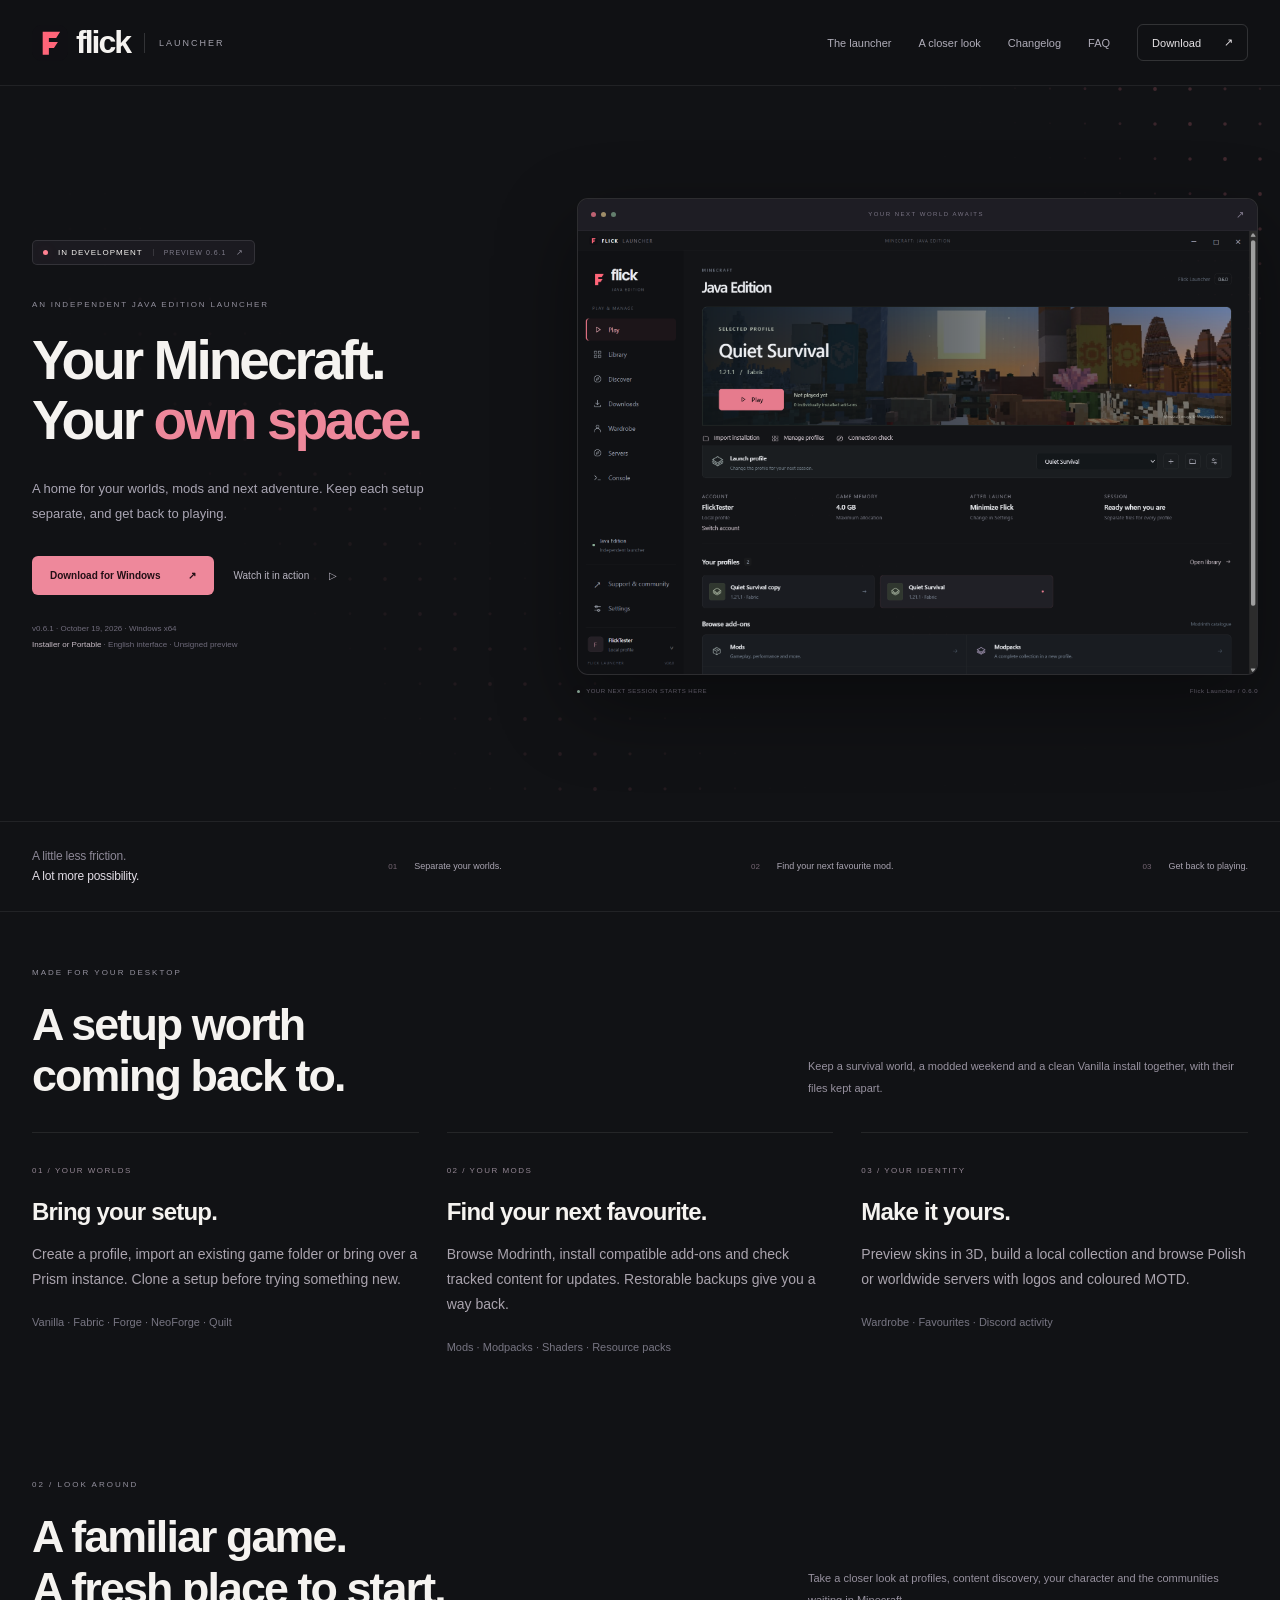
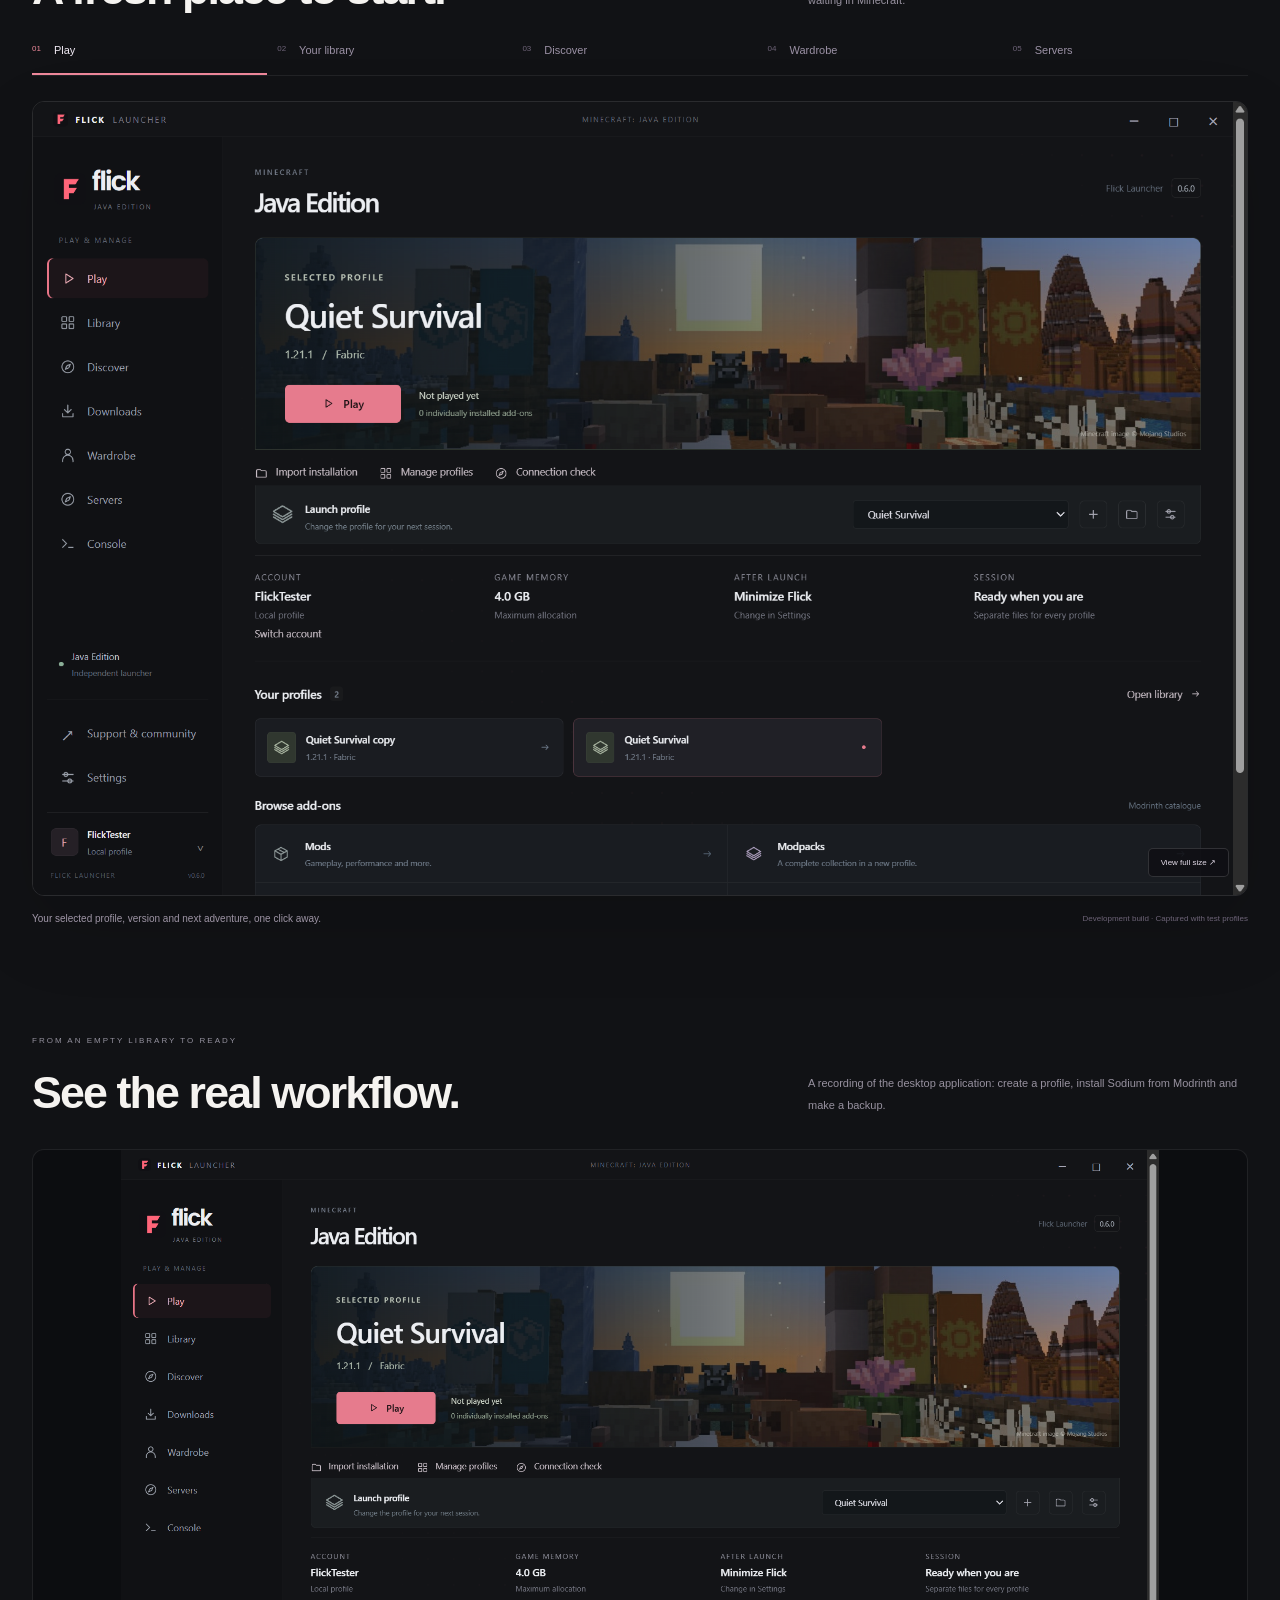
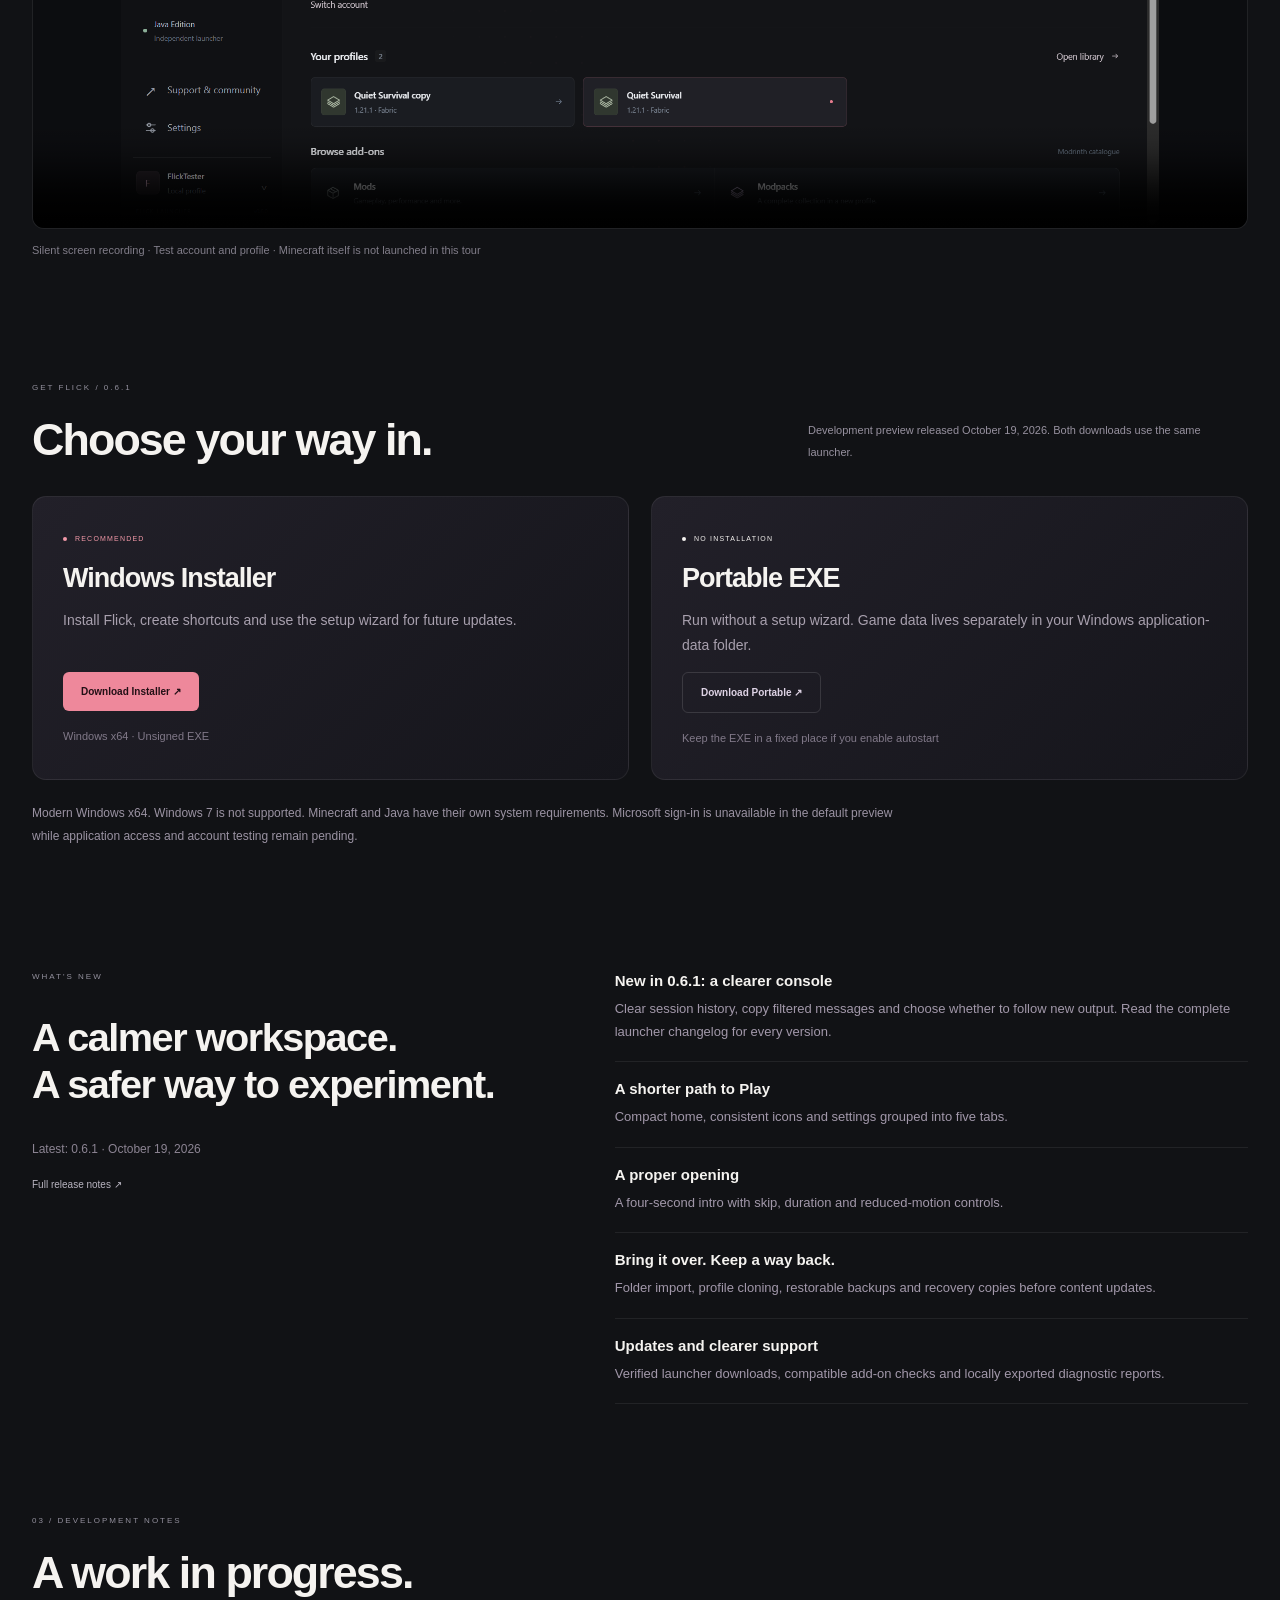
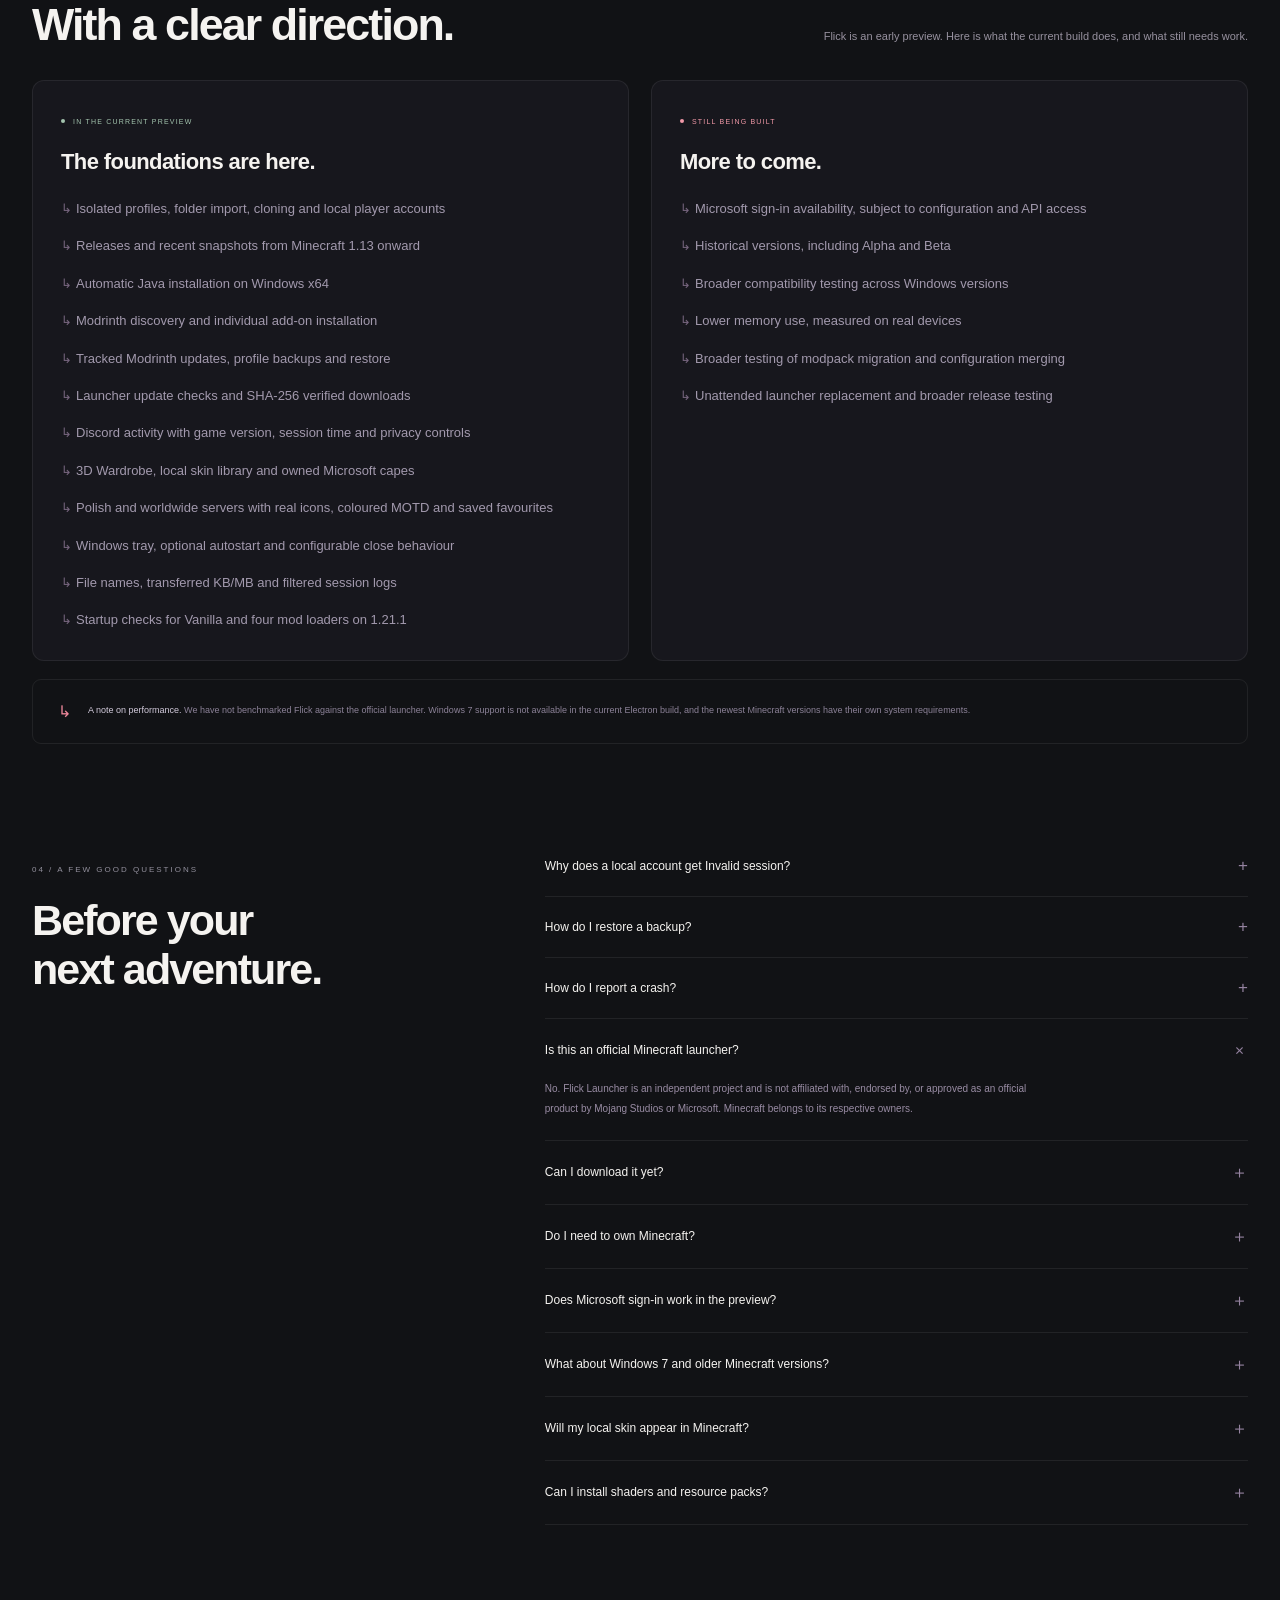
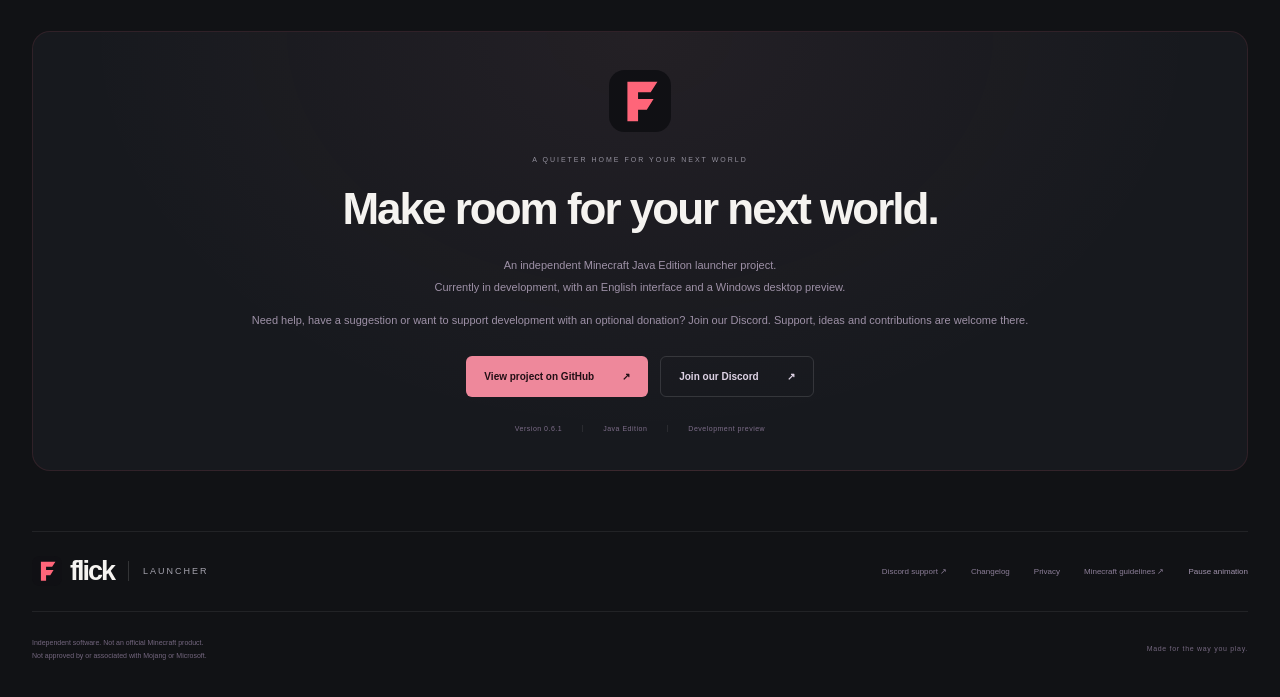
==== site/index.html @ 8a2ee6c8 "Add player-facing launcher history and visible motion effects" ====
<!doctype html>
<html lang="en">
  <head>
    <meta charset="utf-8" />
    <meta name="viewport" content="width=device-width,initial-scale=1" />
    <meta name="theme-color" content="#101014" />
    <meta
      name="description"
      content="Meet Flick Launcher: an independent Minecraft Java Edition launcher with isolated profiles, mod discovery and a calmer way to play. Currently in development."
    />
    <meta property="og:title" content="Flick Launcher — Your next world awaits." />
    <meta
      property="og:description"
      content="A quieter home for Minecraft Java Edition. Explore the independent launcher, its features and development status."
    />
    <meta property="og:type" content="website" />
    <meta
      property="og:image"
      content="https://oskartrzaskawka.github.io/flick-launcher-site/assets/launcher-home.png"
    />
    <link rel="canonical" href="https://oskartrzaskawka.github.io/flick-launcher-site/" />
    <meta property="og:url" content="https://oskartrzaskawka.github.io/flick-launcher-site/" />
    <title>Flick Launcher — Your next world awaits.</title>
    <link rel="icon" href="assets/mark.svg" type="image/svg+xml" />
    <link rel="stylesheet" href="styles.css" /><link rel="stylesheet" href="workspace.css" />
    <script src="app.js" defer></script>
  <link rel="stylesheet" href="effects.css"><script src="effects.js" defer></script></head>
  <body>
    <a class="skip-link" href="#main">Skip to content</a>
    <header class="site-header">
      <div class="nav-wrap">
        <a class="brand" href="#" aria-label="Flick Launcher home"
          ><img src="assets/mark.svg" width="36" height="36" alt="" /><span
            >flick<span class="brand-sub">LAUNCHER</span></span
          ></a
        ><button
          class="menu-toggle"
          aria-label="Open navigation"
          aria-expanded="false"
          aria-controls="navigation"
        >
          Menu <span>＋</span>
        </button>
        <nav id="navigation" aria-label="Main navigation">
          <a href="#features">The launcher</a><a href="#inside">A closer look</a
          ><a href="changelog.html">Changelog</a><a href="#faq">FAQ</a
          ><a class="nav-cta" href="#download">Download <span>↗</span></a>
        </nav>
      </div>
    </header>
    <main id="main">
      <section class="hero section-wrap" aria-labelledby="hero-heading">
        <canvas id="ambient" aria-hidden="true"></canvas>
        <div class="hero-copy">
          <a class="status-pill" href="#development"
            ><span class="status-dot"></span> IN DEVELOPMENT
            <span class="pill-version">PREVIEW 0.6.1</span><span>↗</span></a
          >
          <p class="eyebrow">AN INDEPENDENT JAVA EDITION LAUNCHER</p>
          <h1 id="hero-heading">Your Minecraft.<br />Your <span>own space.</span></h1>
          <p class="hero-description">A home for your worlds, mods and next adventure. Keep each setup separate, and get back to playing.</p>
          <div class="hero-actions">
            <a
              class="button primary"
              href="https://github.com/OskarTrzaskawka/flick-launcher-site/releases/download/v0.6.1/Flick-Launcher-Setup.exe"
              >Download for Windows <span>&#8599;</span></a
            ><a class="text-link" href="#demo">Watch it in action <span>&#9655;</span></a>
          </div>
          <p class="hero-footnote">v0.6.1 &middot; October 19, 2026 &middot; Windows x64<br><a href="#download">Installer or Portable</a> &middot; English interface &middot; Unsigned preview</p>
        </div>
        <div class="hero-visual">
          <div class="visual-glow"></div>
          <div class="screenshot-shell">
            <div class="window-strip">
              <span><i></i><i></i><i></i></span>
              <p>YOUR NEXT WORLD AWAITS</p>
              <span>↗</span>
            </div>
            <button
              class="image-button"
              data-image="assets/launcher-home.png"
              data-caption="Play — Flick Launcher 0.6.0 development build"
              aria-label="Enlarge the launcher screenshot"
            >
              <img
                class="hero-shot"
                src="assets/launcher-home.png"
                width="1980"
                height="1293"
                alt="Flick Launcher showing the Play screen, a Quiet Survival profile, and links to mods, shaders and modpacks"
                fetchpriority="high"
              />
            </button>
          </div>
          <div class="image-caption">
            <span><i class="status-dot"></i> YOUR NEXT SESSION STARTS HERE</span
            ><span>Flick Launcher / 0.6.0</span>
          </div>
        </div>
      </section>
      <div class="intro-strip section-wrap">
        <p>A little less friction.<br /><strong>A lot more possibility.</strong></p>
        <div class="strip-item"><span>01</span> Separate your worlds.</div>
        <div class="strip-item"><span>02</span> Find your next favourite mod.</div>
        <div class="strip-item"><span>03</span> Get back to playing.</div>
      </div>
<section id="features" class="section-wrap features" aria-labelledby="features-heading"><div class="section-heading"><div><p class="eyebrow">MADE FOR YOUR DESKTOP</p><h2 id="features-heading">A setup worth<br>coming back to.</h2></div><p>Keep a survival world, a modded weekend and a clean Vanilla install together, with their files kept apart.</p></div><div class="benefit-grid"><article><span class="feature-number">01 / YOUR WORLDS</span><h3>Bring your setup.</h3><p>Create a profile, import an existing game folder or bring over a Prism instance. Clone a setup before trying something new.</p><small>Vanilla &middot; Fabric &middot; Forge &middot; NeoForge &middot; Quilt</small></article><article><span class="feature-number">02 / YOUR MODS</span><h3>Find your next favourite.</h3><p>Browse Modrinth, install compatible add-ons and check tracked content for updates. Restorable backups give you a way back.</p><small>Mods &middot; Modpacks &middot; Shaders &middot; Resource packs</small></article><article id="wardrobe"><span class="feature-number">03 / YOUR IDENTITY</span><h3>Make it yours.</h3><p>Preview skins in 3D, build a local collection and browse Polish or worldwide servers with logos and coloured MOTD.</p><small>Wardrobe &middot; Favourites &middot; Discord activity</small></article></div></section>
      <section id="inside" class="inside section-wrap" aria-labelledby="inside-heading">
        <div class="section-heading">
          <div>
            <p class="eyebrow">02 / LOOK AROUND</p>
            <h2 id="inside-heading">A familiar game.<br />A fresh place to start.</h2>
          </div>
          <p>
            Take a closer look at profiles, content discovery, your character and the communities waiting in Minecraft.
          </p>
        </div>
        <div class="gallery-tabs" role="tablist" aria-label="Launcher screenshots">
          <button
            role="tab"
            id="tab-play"
            aria-selected="true"
            aria-controls="screenshot-panel"
            data-shot="play"
          >
            01 <span>Play</span></button
          ><button
            role="tab"
            id="tab-library"
            aria-selected="false"
            aria-controls="screenshot-panel"
            data-shot="library"
            tabindex="-1"
          >
            02 <span>Your library</span></button
          ><button
            role="tab"
            id="tab-discover"
            aria-selected="false"
            aria-controls="screenshot-panel"
            data-shot="discover"
            tabindex="-1"
          >
            03 <span>Discover</span>
          </button><button role="tab" id="tab-wardrobe" aria-selected="false" aria-controls="screenshot-panel" data-shot="wardrobe" tabindex="-1">04 <span>Wardrobe</span></button><button role="tab" id="tab-servers" aria-selected="false" aria-controls="screenshot-panel" data-shot="servers" tabindex="-1">05 <span>Servers</span></button>
        </div>
        <div id="screenshot-panel" role="tabpanel" aria-labelledby="tab-play">
          <button
            id="gallery-enlarge"
            class="image-button gallery-frame"
            data-image="assets/launcher-home.png"
            data-caption="Play — Flick Launcher development build"
            aria-label="Enlarge screenshot"
          >
            <img
              id="gallery-image"
              src="assets/launcher-home.png"
              width="1980"
              height="1293"
              alt="Play screen in the Flick Launcher development build"
              loading="lazy"
            /><span class="enlarge-label">View full size ↗</span>
          </button>
          <div class="gallery-caption">
            <p id="gallery-description">
              Your selected profile, version and next adventure, one click away.
            </p>
            <span>Development build · Captured with test profiles</span>
          </div>
        </div>
      </section>
<section id="demo" class="section-wrap demo-section" aria-labelledby="demo-heading"><div class="section-heading"><div><p class="eyebrow">FROM AN EMPTY LIBRARY TO READY</p><h2 id="demo-heading">See the real workflow.</h2></div><p>A recording of the desktop application: create a profile, install Sodium from Modrinth and make a backup.</p></div><video controls playsinline preload="none" poster="assets/launcher-home.png" aria-label="Flick Launcher setup demonstration"><source src="assets/launcher-tour.webm" type="video/webm">Your browser cannot play this recording. <a href="assets/launcher-tour.webm">Download the video</a>.</video><p class="video-caption">Silent screen recording &middot; Test account and profile &middot; Minecraft itself is not launched in this tour</p></section>
<section id="download" class="section-wrap download-section" aria-labelledby="download-heading"><div class="section-heading"><div><p class="eyebrow">GET FLICK / 0.6.1</p><h2 id="download-heading">Choose your way in.</h2></div><p>Development preview released October 19, 2026. Both downloads use the same launcher.</p></div><div class="download-grid"><article><span class="label coral">RECOMMENDED</span><h3>Windows Installer</h3><p>Install Flick, create shortcuts and use the setup wizard for future updates.</p><a class="button primary" href="https://github.com/OskarTrzaskawka/flick-launcher-site/releases/download/v0.6.1/Flick-Launcher-Setup.exe">Download Installer &#8599;</a><small>Windows x64 &middot; Unsigned EXE</small></article><article><span class="label">NO INSTALLATION</span><h3>Portable EXE</h3><p>Run without a setup wizard. Game data lives separately in your Windows application-data folder.</p><a class="button outline" href="https://github.com/OskarTrzaskawka/flick-launcher-site/releases/download/v0.6.1/Flick-Launcher-Portable.exe">Download Portable &#8599;</a><small>Keep the EXE in a fixed place if you enable autostart</small></article></div><p class="compatibility-note">Modern Windows x64. Windows 7 is not supported. Minecraft and Java have their own system requirements. Microsoft sign-in is unavailable in the default preview while application access and account testing remain pending.</p></section>
<section id="release-notes" class="section-wrap release-section" aria-labelledby="release-heading"><div><p class="eyebrow">WHAT'S NEW</p><h2 id="release-heading">A calmer workspace.<br>A safer way to experiment.</h2><p>Latest: 0.6.1 &middot; October 19, 2026</p><a class="text-link" href="changelog.html">Full release notes &#8599;</a></div><ul class="release-list"><li><strong>New in 0.6.1: a clearer console</strong><span>Clear session history, copy filtered messages and choose whether to follow new output. Read the complete launcher changelog for every version.</span></li><li><strong>A shorter path to Play</strong><span>Compact home, consistent icons and settings grouped into five tabs.</span></li><li><strong>A proper opening</strong><span>A four-second intro with skip, duration and reduced-motion controls.</span></li><li><strong>Bring it over. Keep a way back.</strong><span>Folder import, profile cloning, restorable backups and recovery copies before content updates.</span></li><li><strong>Updates and clearer support</strong><span>Verified launcher downloads, compatible add-on checks and locally exported diagnostic reports.</span></li></ul></section>
      <section
        class="development section-wrap"
        id="development"
        aria-labelledby="development-heading"
      >
        <div class="section-heading">
          <div>
            <p class="eyebrow">03 / DEVELOPMENT NOTES</p>
            <h2 id="development-heading">A work in progress.<br />With a clear direction.</h2>
          </div>
          <p>
            Flick is an early preview. Here is what the current build does, and what still needs
            work.
          </p>
        </div>
        <div class="status-grid">
          <article class="status-card">
            <span class="label green">IN THE CURRENT PREVIEW</span>
            <h3>The foundations are here.</h3>
            <ul>
              <li>Isolated profiles, folder import, cloning and local player accounts</li>
              <li>Releases and recent snapshots from Minecraft 1.13 onward</li>
              <li>Automatic Java installation on Windows x64</li>
              <li>Modrinth discovery and individual add-on installation</li>
              <li>Tracked Modrinth updates, profile backups and restore</li><li>Launcher update checks and SHA-256 verified downloads</li>
              <li>Discord activity with game version, session time and privacy controls</li><li>3D Wardrobe, local skin library and owned Microsoft capes</li><li>Polish and worldwide servers with real icons, coloured MOTD and saved favourites</li><li>Windows tray, optional autostart and configurable close behaviour</li><li>File names, transferred KB/MB and filtered session logs</li>
              <li>Startup checks for Vanilla and four mod loaders on 1.21.1</li>
            </ul>
          </article>
          <article class="status-card">
            <span class="label coral">STILL BEING BUILT</span>
            <h3>More to come.</h3>
            <ul>
              <li>Microsoft sign-in availability, subject to configuration and API access</li>
              <li>Historical versions, including Alpha and Beta</li>
              <li>Broader compatibility testing across Windows versions</li>
              <li>Lower memory use, measured on real devices</li>
              <li>Broader testing of modpack migration and configuration merging</li>
              <li>Unattended launcher replacement and broader release testing</li>
            </ul>
          </article>
        </div>
        <div class="honesty-note">
          <span>↳</span>
          <p>
            <strong>A note on performance.</strong> We have not benchmarked Flick against the
            official launcher. Windows 7 support is not available in the current Electron build, and
            the newest Minecraft versions have their own system requirements.
          </p>
        </div>
      </section>
      <section id="faq" class="faq section-wrap" aria-labelledby="faq-heading">
        <div>
          <p class="eyebrow">04 / A FEW GOOD QUESTIONS</p>
          <h2 id="faq-heading">Before your<br />next adventure.</h2>
        </div>
        <div class="faq-list"><details><summary>Why does a local account get Invalid session?<span>+</span></summary><p>Local accounts have no Microsoft session. Some servers accept local players; others require Microsoft authentication, sometimes for specific names. Settings &rarr; Advanced &rarr; Check server connection explains reported status without joining a world.</p></details><details><summary>How do I restore a backup?<span>+</span></summary><p>Open Library &rarr; Backups on the profile and select Restore. A safety copy is created first. Tracked modpack updates install into a new profile with copied worlds and basic options; your original configuration remains available.</p></details><details><summary>How do I report a crash?<span>+</span></summary><p>Check Console, then export a report from Settings &rarr; Advanced. Known account credentials, player names and local user paths are removed. Review the report before sharing it on Discord.</p></details>
          <details open>
            <summary>Is this an official Minecraft launcher?<span>＋</span></summary>
            <p>
              No. Flick Launcher is an independent project and is not affiliated with, endorsed by,
              or approved as an official product by Mojang Studios or Microsoft. Minecraft belongs
              to its respective owners.
            </p>
          </details>
          <details>
            <summary>Can I download it yet?<span>＋</span></summary>
            <p>
              Yes. The Windows x64 development preview is available from the project's
              <a href="https://github.com/OskarTrzaskawka/flick-launcher-site/releases/tag/v0.6.1"
                >GitHub release</a
              >. Choose Setup to install or Portable to run without installation. Both builds are
              unsigned and remain an early preview. Windows 7 is not supported by this build.
            </p>
          </details>
          <details>
            <summary>Do I need to own Minecraft?<span>＋</span></summary>
            <p>
              Flick does not grant a Minecraft license. Microsoft-authenticated play requires an
              account entitled to Minecraft: Java Edition. Local profiles do not provide ownership
              or access to servers requiring Microsoft authentication.
            </p>
          </details>
          <details>
            <summary>Does Microsoft sign-in work in the preview?<span>＋</span></summary>
            <p>
              The integration exists, but sign-in is not enabled in the default preview. It requires
              the project's own Microsoft application registration, suitable Minecraft Services
              access and end-to-end account testing. The launcher does not collect Microsoft
              passwords in its own interface.
            </p>
          </details>
          <details>
            <summary>What about Windows 7 and older Minecraft versions?<span>＋</span></summary>
            <p>
              They are development goals, not current compatibility claims. The present Windows x64
              build uses modern Electron. Alpha, Beta and releases before Minecraft 1.13 need
              additional launch support. A launcher's compatibility cannot guarantee that every game
              or Java version will run on an older computer.
            </p>
          </details>
          <details><summary>Will my local skin appear in Minecraft?<span>＋</span></summary><p>Flick can preview and store local skins and capes. To use them in game, enable CustomSkinLoader from Wardrobe in a supported modded profile. Vanilla Minecraft does not load custom offline textures automatically; other players need compatible skin support to see them.</p></details>
          <details>
            <summary>Can I install shaders and resource packs?<span>＋</span></summary>
            <p>
              Yes, the preview can download compatible content from Modrinth into a selected
              profile. Shaders also require an appropriate shader-support mod and need to be enabled
              in game. Resource packs are selected in the game's resource-pack menu.
            </p>
          </details>
        </div>
      </section>
      <section id="project" class="project section-wrap" aria-labelledby="project-heading">
        <div class="project-banner">
          <img src="assets/mark.svg" width="62" height="62" alt="" />
          <p class="eyebrow">A QUIETER HOME FOR YOUR NEXT WORLD</p>
          <h2 id="project-heading">Make room for your next world.</h2>
          <p>
            An independent Minecraft Java Edition launcher project.<br />Currently in development,
            with an English interface and a Windows desktop preview.
          </p>
          <p>Need help, have a suggestion or want to support development with an optional donation? Join our Discord. Support, ideas and contributions are welcome there.</p>
          <div class="project-actions">
            <a class="button primary" data-project-link href="#development"
              >Project status <span>↗</span></a
            ><a class="button outline" data-contact-link href="https://discord.gg/nEhCu8DY2R"
              >Join our Discord <span>↗</span></a
            >
          </div>
          <div class="project-meta">
            <span>Version 0.6.1</span><span>Java Edition</span><span>Development preview</span>
          </div>
        </div>
      </section>
    </main>
    <footer class="section-wrap">
      <div class="footer-top">
        <a class="brand" href="#"
          ><img src="assets/mark.svg" width="30" height="30" alt="" /><span
            >flick<span class="brand-sub">LAUNCHER</span></span
          ></a
        >
        <div>
          <a href="https://discord.gg/nEhCu8DY2R">Discord support &#8599;</a><a href="changelog.html">Changelog</a><a href="privacy.html">Privacy</a
          ><a
            href="https://www.minecraft.net/usage-guidelines"
            rel="noopener noreferrer"
            target="_blank"
            >Minecraft guidelines ↗</a
          ><button id="motion-toggle" aria-pressed="false">Pause animation</button>
        </div>
      </div>
      <div class="footer-bottom">
        <p>
          Independent software. Not an official Minecraft product.<br />Not approved by or
          associated with Mojang or Microsoft.
        </p>
        <span>Made for the way you play.</span>
      </div>
    </footer>
    <dialog id="lightbox" aria-label="Screenshot viewer">
      <div class="lightbox-header">
        <p id="lightbox-caption"></p>
        <button id="close-lightbox" aria-label="Close screenshot">Close ×</button>
      </div>
      <img id="lightbox-image" alt="" />
      <p class="lightbox-hint">Press Escape to close.</p>
    </dialog>
  </body>
</html>
---- site/styles.css ----
@font-face {
  font-family: Flick;
  src: url("assets/regular.ttf") format("truetype");
  font-display: swap;
  font-weight: 400;
}
@font-face {
  font-family: Flick;
  src: url("assets/semibold.ttf") format("truetype");
  font-display: swap;
  font-weight: 600 900;
}
:root {
  color-scheme: dark;
  --bg: #101014;
  --panel: #19191f;
  --line: #ffffff12;
  --text: #f5f3f0;
  --muted: #9999a5;
  --accent: #ff6579;
  --max: 1240px;
  font-family: Flick, Arial, sans-serif;
  background: var(--bg);
  color: var(--text);
  scroll-behavior: smooth;
  scroll-padding-top: 100px;
}
* {
  box-sizing: border-box;
}
body {
  margin: 0;
  overflow-x: clip;
}
a {
  color: inherit;
  text-decoration: none;
}
button {
  font: inherit;
  color: inherit;
  cursor: pointer;
}
button,
a,
input {
  outline-offset: 5px;
}
a:focus-visible,
button:focus-visible,
summary:focus-visible {
  outline: 2px solid var(--accent);
}
img {
  max-width: 100%;
  height: auto;
  display: block;
}
button {
  transition:
    background 0.2s,
    transform 0.2s,
    border-color 0.2s;
}
button:active {
  transform: translateY(1px);
}
.section-wrap {
  max-width: var(--max);
  padding-inline: 32px;
  margin-inline: auto;
}
.skip-link {
  position: fixed;
  top: 8px;
  left: 16px;
  transform: translateY(-150%);
  z-index: 100;
  background: var(--accent);
  color: #210f14;
  padding: 12px;
}
.skip-link:focus {
  transform: translateY(0);
}
.site-header {
  height: 86px;
  position: relative;
  z-index: 10;
  border-bottom: 1px solid var(--line);
}
.nav-wrap {
  max-width: var(--max);
  height: 100%;
  padding: 0 32px;
  margin: auto;
  display: flex;
  align-items: center;
  justify-content: space-between;
  gap: 25px;
}
.brand {
  display: flex;
  align-items: center;
  gap: 8px;
}
.brand > span {
  font-size: 32px;
  font-weight: 600;
  letter-spacing: -2px;
  display: flex;
  align-items: center;
  gap: 14px;
}
.brand-sub {
  font-size: 9px;
  font-weight: 400;
  letter-spacing: 2px;
  color: #a2a0ab;
  border-left: 1px solid #ffffff25;
  padding: 5px 0 5px 14px;
}
.site-header nav {
  display: flex;
  align-items: center;
  gap: 27px;
  font-size: 11px;
  color: #b0adb9;
}
.site-header nav a:hover {
  color: white;
}
.nav-cta {
  display: flex;
  align-items: center;
  gap: 23px;
  border: 1px solid #ffffff24;
  border-radius: 6px;
  padding: 11px 14px;
  color: #e7e3e6;
}
.menu-toggle {
  display: none;
}
.hero {
  min-height: 710px;
  padding-top: 84px;
  padding-bottom: 90px;
  display: grid;
  grid-template-columns: 47% 53%;
  align-items: center;
  position: relative;
  isolation: isolate;
}
.hero canvas {
  position: absolute;
  inset: 0;
  width: 100%;
  height: 100%;
  z-index: -1;
  pointer-events: none;
  opacity: 0.7;
}
.hero-copy {
  position: relative;
  z-index: 2;
}
.status-pill {
  display: inline-flex;
  gap: 10px;
  align-items: center;
  border: 1px solid #ffffff1b;
  padding: 7px 10px;
  border-radius: 5px;
  font-size: 8px;
  letter-spacing: 1.1px;
  background: #1b1a20;
}
.status-dot {
  display: inline-block;
  width: 5px;
  height: 5px;
  border-radius: 50%;
  background: #ff8191;
  box-shadow: 0 0 12px #ff657930;
  flex-shrink: 0;
}
.pill-version {
  padding-left: 10px;
  border-left: 1px solid #ffffff20;
  color: #7d7a88;
  font-size: 7px;
}
.status-pill > span:last-child {
  color: #8d8997;
}
.eyebrow {
  font-size: 8px;
  letter-spacing: 2px;
  color: #93909d;
  font-weight: 400;
  margin: 0 0 22px;
}
.hero .eyebrow {
  margin-top: 35px;
  font-size: 8px;
  letter-spacing: 1.8px;
}
.hero h1 {
  font-size: clamp(56px, 6.1vw, 83px);
  font-weight: 600;
  line-height: 1.09;
  letter-spacing: -4.8px;
  margin: 0;
  position: relative;
  z-index: 3;
}
.hero h1 > span {
  color: var(--accent);
}
.hero-description {
  font-size: 12px;
  line-height: 2;
  color: #aaa6b4;
  margin: 27px 0;
}
.hero-actions {
  display: flex;
  gap: 24px;
  align-items: center;
  margin: 30px 0 0;
}
.button {
  padding: 14px 18px;
  border-radius: 6px;
  font-size: 10px;
  display: inline-flex;
  justify-content: center;
  align-items: center;
  gap: 28px;
  font-weight: 600;
  transition:
    background 0.2s,
    transform 0.2s;
}
.button:hover {
  transform: translateY(-2px);
}
.primary {
  background: var(--accent);
  color: #220f15;
}
.primary:hover {
  background: #ff8293;
}
.text-link {
  font-size: 10px;
  color: #b9b5c1;
  display: inline-flex;
  gap: 20px;
  align-items: center;
}
.text-link:hover {
  color: #fff;
}
.hero-footnote {
  font-size: 8px;
  color: #6f6b7b;
  line-height: 1.9;
  margin: 26px 0 0;
}
.hero-visual {
  position: relative;
  width: calc(100% + 55px);
  margin-left: 10px;
  transform: perspective(1800px) rotateY(-8deg) rotateX(3deg);
  transform-origin: left center;
}
.visual-glow {
  position: absolute;
  inset: -70px;
  background: radial-gradient(ellipse, #ff657913, transparent 65%);
  z-index: -1;
  pointer-events: none;
}
.screenshot-shell {
  background: #17171b;
  border-radius: 11px;
  overflow: hidden;
  border: 1px solid #ffffff24;
  box-shadow: 0 35px 100px #0008;
}
.window-strip {
  height: 32px;
  background: #1e1d24;
  border-bottom: 1px solid #ffffff08;
  display: flex;
  align-items: center;
  justify-content: space-between;
  padding: 0 13px;
}
.window-strip > span:first-child {
  display: flex;
  gap: 5px;
}
.window-strip i {
  width: 5px;
  height: 5px;
  background: #62505a;
  border-radius: 50%;
  display: inline-block;
}
.window-strip i:first-child {
  background: #bd6171;
}
.window-strip i:nth-child(2) {
  background: #9e8c68;
}
.window-strip i:nth-child(3) {
  background: #637e6d;
}
.window-strip p {
  font-size: 6px;
  letter-spacing: 1.5px;
  color: #7a7585;
}
.window-strip > span:last-child {
  font-size: 10px;
  color: #817a8c;
}
.image-button {
  border: 0;
  background: none;
  padding: 0;
  display: block;
  width: 100%;
  cursor: zoom-in;
  text-align: left;
}
.hero-shot {
  width: 100%;
  height: auto;
}
.image-caption {
  display: flex;
  justify-content: space-between;
  gap: 10px;
  margin-top: 13px;
  font-size: 6px;
  color: #787282;
  letter-spacing: 0.6px;
}
.image-caption > span:first-child {
  display: flex;
  align-items: center;
  gap: 6px;
}
.image-caption .status-dot {
  width: 3px;
  height: 3px;
  background: #95b5a2;
}
.intro-strip {
  display: flex;
  align-items: center;
  justify-content: space-between;
  gap: 26px;
  border-top: 1px solid var(--line);
  border-bottom: 1px solid var(--line);
  padding-block: 30px;
}
.intro-strip > p {
  font-size: 12px;
  line-height: 1.7;
  color: #8c8796;
  margin: 0;
  letter-spacing: -0.2px;
}
.intro-strip strong {
  font-weight: 400;
  color: #e1dce5;
}
.strip-item {
  display: flex;
  align-items: center;
  gap: 17px;
  font-size: 9px;
  color: #a9a4b1;
}
.strip-item > span {
  color: #746572;
  font-size: 8px;
}
.features {
  padding-top: 112px;
  padding-bottom: 75px;
}
.section-heading {
  display: flex;
  justify-content: space-between;
  align-items: flex-end;
  gap: 60px;
  margin-bottom: 42px;
}
.section-heading h2,
.faq h2 {
  font-size: 43px;
  line-height: 1.15;
  letter-spacing: -1.9px;
  font-weight: 600;
  margin: 0;
}
.section-heading > p {
  font-size: 11px;
  color: #97919f;
  line-height: 2;
  max-width: 320px;
  margin: 0 0 3px;
}
.feature-layout {
  display: grid;
  grid-template-columns: 1.05fr 1fr;
  gap: 18px;
}
.feature-main,
.feature-side > article {
  background: linear-gradient(130deg, #211d25, #19191f 70%);
  border: 1px solid var(--line);
  border-radius: 13px;
  padding: 34px;
  position: relative;
  overflow: hidden;
}
.feature-number {
  font-size: 8px;
  letter-spacing: 1.5px;
  color: #938693;
}
.feature-main h3 {
  font-size: 33px;
  line-height: 1.2;
  font-weight: 600;
  letter-spacing: -1.3px;
  margin: 32px 0 18px;
}
.feature-main > p,
.feature-side p {
  font-size: 11px;
  line-height: 1.95;
  color: #a098a7;
  max-width: 350px;
}
.profile-stack {
  margin-top: 40px;
  display: grid;
  gap: 10px;
  transform: rotate(-3deg);
  padding: 0 8px 15px;
}
.profile-stack > div {
  display: flex;
  align-items: center;
  gap: 12px;
  background: #222129;
  border: 1px solid #ffffff12;
  border-radius: 8px;
  padding: 17px 16px;
  box-shadow: 0 10px 30px #0002;
}
.profile-stack > div:nth-child(2) {
  transform: translateX(13px);
  background: #1c1d25;
}
.cube-icon {
  display: grid;
  place-items: center;
  background: #9abc9e12;
  color: #aac3aa;
  width: 36px;
  height: 36px;
  border-radius: 8px;
  font-size: 22px;
}
.cube-icon.fabric {
  color: #e6b0b9;
  background: #ff65790a;
}
.profile-stack > div > span:nth-child(2) {
  font-size: 11px;
}
.profile-stack strong {
  display: block;
  font-size: 8px;
  font-weight: 400;
  color: #8f8798;
  margin-top: 5px;
}
.profile-stack small {
  margin-left: auto;
  font-size: 6px;
  color: #777080;
  letter-spacing: 1px;
}
.card-note {
  font-size: 7px;
  color: #736a7b;
  display: block;
  margin-top: 15px;
}
.feature-side {
  display: grid;
  gap: 18px;
}
.feature-side > article {
  background: #19191f;
}
.feature-side h3 {
  font-size: 21px;
  letter-spacing: -0.6px;
  margin: 26px 0 10px;
  font-weight: 600;
}
.feature-side p {
  margin: 0;
}
.feature-side .text-link {
  margin-top: 17px;
  font-size: 9px;
}
.feature-icon {
  position: absolute;
  right: 30px;
  top: 24px;
  font-size: 28px;
  color: #b9808d;
}
.loader-line {
  display: flex;
  align-items: center;
  gap: 30px;
  justify-content: space-between;
  margin-top: 28px;
  padding-block: 23px;
  border-top: 1px solid var(--line);
  border-bottom: 1px solid var(--line);
}
.loader-line > span {
  font-size: 7px;
  letter-spacing: 1.3px;
  color: #7a7283;
}
.loader-line p {
  font-size: 11px;
  color: #b7afc0;
  display: flex;
  gap: 14px;
  align-items: center;
  margin: 0;
}
.loader-line i {
  color: #66586c;
  font-style: normal;
}
.loader-line small {
  font-size: 7px;
  color: #756c80;
  max-width: 170px;
  line-height: 1.7;
}
.inside {
  padding-block: 70px 100px;
}
.gallery-tabs {
  display: flex;
  gap: 30px;
  border-bottom: 1px solid var(--line);
  margin-bottom: 25px;
}
.gallery-tabs button {
  background: none;
  border: 0;
  border-bottom: 2px solid transparent;
  font-size: 8px;
  display: flex;
  gap: 13px;
  color: #6e6378;
  padding: 0 0 17px;
}
.gallery-tabs span {
  font-size: 11px;
  color: #9b91a5;
}
.gallery-tabs button[aria-selected="true"] {
  border-bottom-color: var(--accent);
  color: var(--accent);
}
.gallery-tabs button[aria-selected="true"] span {
  color: #f0e9f3;
}
.gallery-frame {
  border-radius: 12px;
  overflow: hidden;
  border: 1px solid #ffffff1b;
  position: relative;
  box-shadow: 0 30px 80px #0002;
}
.gallery-frame img {
  width: 100%;
  height: auto;
}
.enlarge-label {
  position: absolute;
  right: 18px;
  bottom: 18px;
  padding: 9px 12px;
  border-radius: 5px;
  background: #101014dd;
  border: 1px solid #ffffff24;
  font-size: 8px;
  color: #e3dbe8;
}
.gallery-caption {
  display: flex;
  justify-content: space-between;
  gap: 20px;
  align-items: center;
  margin-top: 17px;
  font-size: 8px;
  color: #756b80;
}
.gallery-caption p {
  font-size: 10px;
  color: #aaa0b2;
  margin: 0;
}
.development {
  padding-block: 65px 70px;
}
.status-grid {
  display: grid;
  grid-template-columns: 1fr 1fr;
  gap: 18px;
}
.status-card {
  border: 1px solid var(--line);
  border-radius: 11px;
  padding: 30px;
  background: #17171d;
}
.label {
  font-size: 7px;
  letter-spacing: 1.2px;
  display: inline-flex;
  gap: 8px;
  align-items: center;
}
.label:before {
  content: "";
  width: 4px;
  height: 4px;
  border-radius: 50%;
  background: currentColor;
}
.green {
  color: #a3c4ae;
}
.coral {
  color: #f299a8;
}
.status-card h3 {
  font-size: 22px;
  letter-spacing: -0.6px;
  font-weight: 600;
  margin: 22px 0;
}
.status-card ul {
  list-style: none;
  padding: 0;
  margin: 0;
  display: grid;
  gap: 14px;
}
.status-card li {
  font-size: 10px;
  color: #a299ad;
  line-height: 1.8;
  position: relative;
  padding-left: 15px;
}
.status-card li:before {
  content: "↳";
  position: absolute;
  left: 0;
  color: #75647d;
}
.honesty-note {
  padding: 22px 25px;
  border: 1px solid var(--line);
  border-radius: 9px;
  margin-top: 18px;
  display: flex;
  gap: 17px;
}
.honesty-note > span {
  color: var(--accent);
}
.honesty-note p {
  margin: 0;
  font-size: 9px;
  line-height: 1.9;
  color: #8c8298;
}
.honesty-note strong {
  font-weight: 400;
  color: #d3cbdc;
}
.faq {
  display: grid;
  grid-template-columns: 0.8fr 1.2fr;
  gap: 70px;
  padding-block: 90px;
}
.faq .eyebrow {
  margin-top: 9px;
}
.faq-list details {
  border-bottom: 1px solid var(--line);
  padding: 20px 0;
}
.faq-list details:first-child {
  padding-top: 0;
}
.faq-list summary {
  cursor: pointer;
  font-size: 12px;
  list-style: none;
  display: flex;
  justify-content: space-between;
  gap: 20px;
  align-items: center;
}
.faq-list summary::-webkit-details-marker {
  display: none;
}
.faq-list summary span {
  font-size: 17px;
  font-weight: 400;
  color: #94829f;
}
.faq-list details[open] summary span {
  transform: rotate(45deg);
}
.faq-list p {
  font-size: 10px;
  color: #998ca4;
  line-height: 2;
  max-width: 510px;
  padding-right: 20px;
  margin: 17px 0 1px;
}
.project {
  padding-block: 45px 90px;
}
.project-banner {
  padding: 58px 35px;
  text-align: center;
  border: 1px solid #ff65791c;
  background: radial-gradient(ellipse at 50% 0, #ff65790d, transparent 65%), #19171e;
  border-radius: 15px;
}
.project-banner img {
  margin: 0 auto 24px;
}
.project-banner .eyebrow {
  font-size: 7px;
  margin-bottom: 20px;
}
.project-banner h2 {
  font-size: 39px;
  letter-spacing: -1.7px;
  margin: 0 0 18px;
  line-height: 1.2;
}
.project-banner > p:not(.eyebrow) {
  font-size: 11px;
  color: #9e91a7;
  line-height: 2;
}
.project-actions {
  display: flex;
  gap: 12px;
  justify-content: center;
  margin-top: 25px;
}
.outline {
  border: 1px solid #ffffff20;
  color: #ded3e5;
}
.outline:hover {
  background: #ffffff07;
}
.project-meta {
  display: flex;
  gap: 20px;
  justify-content: center;
  margin-top: 28px;
  font-size: 7px;
  letter-spacing: 0.5px;
  color: #7d6d89;
}
.project-meta span + span {
  border-left: 1px solid #ffffff15;
  padding-left: 20px;
}
footer {
  padding-block: 0 35px;
}
.footer-top {
  border-top: 1px solid var(--line);
  border-bottom: 1px solid var(--line);
  padding-block: 24px;
  display: flex;
  align-items: center;
  justify-content: space-between;
  gap: 25px;
}
.footer-top .brand > span {
  font-size: 27px;
}
.footer-top > div {
  display: flex;
  align-items: center;
  gap: 24px;
  font-size: 8px;
  color: #8c7e98;
}
.footer-top button {
  border: 0;
  background: transparent;
  font-size: 8px;
  color: #a193ad;
  padding: 5px 0;
}
.footer-top a:hover,
.footer-top button:hover {
  color: #eee;
}
.footer-bottom {
  display: flex;
  align-items: center;
  justify-content: space-between;
  gap: 25px;
  padding-top: 24px;
  font-size: 7px;
  color: #73667e;
  line-height: 1.9;
}
.footer-bottom p {
  margin: 0;
}
.footer-bottom > span {
  letter-spacing: 0.7px;
}
dialog {
  border: 1px solid #ffffff25;
  border-radius: 12px;
  background: #17151d;
  color: #fff;
  width: min(1400px, 94vw);
  max-width: 94vw;
  padding: 15px;
  max-height: 94vh;
}
dialog::backdrop {
  background: #07060bf0;
  backdrop-filter: blur(12px);
}
.lightbox-header {
  display: flex;
  align-items: center;
  justify-content: space-between;
  gap: 20px;
  margin-bottom: 12px;
}
.lightbox-header p {
  font-size: 10px;
  color: #c9bbd5;
  margin: 0;
}
.lightbox-header button {
  background: #ffffff09;
  border: 1px solid var(--line);
  padding: 8px 12px;
  border-radius: 5px;
  font-size: 10px;
}
.lightbox-header button:hover {
  background: #ffffff15;
}
#lightbox-image {
  width: 100%;
  max-height: 75vh;
  object-fit: contain;
  border-radius: 5px;
}
.lightbox-hint {
  text-align: center;
  font-size: 8px;
  color: #7f6c8e;
  margin: 12px 0 0;
}
.privacy {
  max-width: 900px;
  padding-block: 75px 100px;
}
.privacy h1 {
  font-size: 50px;
  line-height: 1.15;
  letter-spacing: -2px;
  margin: 0;
}
.privacy-date {
  font-size: 10px;
  color: #8b7b97;
  margin-bottom: 45px;
}
.privacy h2 {
  font-size: 19px;
  margin: 35px 0 12px;
  letter-spacing: -0.5px;
}
.privacy p:not(.eyebrow):not(.privacy-date) {
  font-size: 12px;
  line-height: 2;
  color: #aaa0b3;
}
.privacy p a {
  color: #ffa1af;
  text-decoration: underline;
  text-underline-offset: 4px;
}
.privacy > .button {
  margin-top: 30px;
}
@media (min-width: 1500px) {
  :root {
    --max: 1390px;
  }
  .hero {
    min-height: 770px;
  }
  .hero h1 {
    font-size: 91px;
  }
  .hero-description {
    font-size: 13px;
  }
  .hero-visual {
    width: calc(100% + 30px);
  }
  .hero .eyebrow {
    font-size: 9px;
  }
}
@media (max-width: 1100px) {
  .hero {
    grid-template-columns: 46% 54%;
    min-height: 640px;
  }
  .hero h1 {
    font-size: 64px;
    letter-spacing: -3.5px;
  }
  .hero-visual {
    width: calc(100% + 15px);
  }
  .hero-description {
    font-size: 10px;
  }
  .hero-actions {
    gap: 15px;
  }
  .hero-actions .text-link {
    font-size: 8px;
    gap: 7px;
  }
  .site-header nav {
    gap: 18px;
  }
  .section-heading h2,
  .faq h2 {
    font-size: 38px;
  }
  .strip-item {
    gap: 9px;
    font-size: 8px;
  }
  .loader-line {
    gap: 20px;
  }
  .loader-line p {
    gap: 10px;
    font-size: 10px;
  }
  .feature-main,
  .feature-side > article {
    padding: 28px;
  }
}
@media (max-width: 800px) {
  .section-wrap,
  .nav-wrap {
    padding-inline: 24px;
  }
  .site-header {
    height: 74px;
  }
  .menu-toggle {
    display: flex;
    gap: 15px;
    align-items: center;
    border: 1px solid #ffffff20;
    background: none;
    border-radius: 5px;
    padding: 9px 12px;
    font-size: 10px;
    color: #c9bdcf;
  }
  .site-header nav {
    display: none;
    position: absolute;
    top: 73px;
    left: 0;
    right: 0;
    padding: 20px 24px;
    background: #17151dfa;
    border-bottom: 1px solid var(--line);
    flex-direction: column;
    align-items: stretch;
    gap: 0;
  }
  .site-header nav.open {
    display: flex;
  }
  .site-header nav a {
    padding: 13px 6px;
    font-size: 12px;
  }
  .site-header nav .nav-cta {
    padding: 13px;
    margin-top: 10px;
  }
  .hero {
    display: block;
    min-height: 0;
    padding-top: 52px;
    padding-bottom: 42px;
  }
  .hero h1 {
    font-size: 76px;
    letter-spacing: -4px;
  }
  .hero-description {
    font-size: 12px;
  }
  .hero .eyebrow {
    margin-top: 28px;
  }
  .hero-actions .text-link {
    font-size: 10px;
    gap: 15px;
  }
  .hero-footnote {
    margin-top: 22px;
    font-size: 8px;
  }
  .hero-visual {
    transform: none;
    width: 100%;
    margin: 42px 0 0;
  }
  .hero-shot {
    width: 100%;
  }
  .image-caption {
    font-size: 7px;
  }
  .intro-strip {
    flex-wrap: wrap;
    gap: 25px;
    padding-block: 26px;
  }
  .intro-strip > p {
    width: 100%;
    font-size: 14px;
  }
  .strip-item {
    font-size: 9px;
  }
  .features {
    padding-top: 75px;
    padding-bottom: 45px;
  }
  .section-heading {
    align-items: flex-start;
    gap: 25px;
    flex-direction: column;
    margin-bottom: 30px;
  }
  .section-heading h2,
  .faq h2 {
    font-size: 39px;
  }
  .section-heading > p {
    max-width: 440px;
    font-size: 11px;
  }
  .feature-layout {
    grid-template-columns: 1fr;
  }
  .feature-main {
    padding: 30px;
  }
  .feature-main > p {
    max-width: 420px;
  }
  .profile-stack {
    max-width: 450px;
    padding-right: 15px;
  }
  .feature-main h3 {
    font-size: 33px;
  }
  .feature-side {
    grid-template-columns: 1fr 1fr;
  }
  .feature-side > article {
    padding: 26px;
  }
  .feature-icon {
    display: none;
  }
  .feature-side h3 {
    font-size: 19px;
    margin-top: 25px;
  }
  .feature-side p {
    font-size: 10px;
  }
  .loader-line {
    flex-wrap: wrap;
    justify-content: flex-start;
    gap: 15px 30px;
  }
  .loader-line > span {
    width: 100%;
  }
  .loader-line small {
    max-width: none;
    font-size: 8px;
  }
  .inside {
    padding-block: 45px 55px;
  }
  .gallery-caption {
    align-items: flex-start;
    flex-direction: column;
    gap: 8px;
  }
  .development {
    padding-block: 45px;
  }
  .status-grid {
    gap: 15px;
  }
  .status-card {
    padding: 25px;
  }
  .status-card h3 {
    font-size: 20px;
  }
  .faq {
    grid-template-columns: 1fr;
    gap: 35px;
    padding-block: 55px;
  }
  .faq-list summary {
    font-size: 12px;
  }
  .faq-list p {
    font-size: 11px;
  }
  .project {
    padding-block: 35px 60px;
  }
  .project-banner h2 {
    font-size: 33px;
  }
  .footer-top {
    flex-wrap: wrap;
  }
  .footer-top > div {
    font-size: 9px;
    gap: 20px;
  }
  .footer-top button {
    font-size: 9px;
  }
  .footer-bottom {
    font-size: 8px;
  }
  .footer-bottom > span {
    display: none;
  }
}
@media (max-width: 520px) {
  .section-wrap,
  .nav-wrap {
    padding-inline: 20px;
  }
  .brand > span {
    font-size: 29px;
  }
  .brand-sub {
    font-size: 7px;
    letter-spacing: 1.7px;
    padding-left: 10px;
  }
  .brand > span {
    gap: 10px;
  }
  .hero h1 {
    font-size: 58px;
    letter-spacing: -3.3px;
  }
  .hero-description {
    font-size: 10px;
    line-height: 2;
  }
  .hero-description br {
    display: none;
  }
  .hero .eyebrow {
    font-size: 6.5px;
    letter-spacing: 1.3px;
  }
  .status-pill {
    font-size: 7px;
    gap: 8px;
  }
  .pill-version {
    font-size: 6px;
    padding-left: 8px;
  }
  .hero-actions {
    gap: 18px;
  }
  .hero-actions .button {
    font-size: 9px;
    padding: 13px 14px;
    gap: 17px;
  }
  .hero-actions .text-link {
    font-size: 8px;
    gap: 8px;
  }
  .hero-footnote {
    font-size: 7px;
  }
  .hero-visual {
    margin-top: 32px;
  }
  .window-strip {
    height: 26px;
  }
  .window-strip p {
    font-size: 5px;
    letter-spacing: 1px;
  }
  .image-caption {
    font-size: 5.5px;
    gap: 5px;
  }
  .intro-strip {
    gap: 15px;
    align-items: flex-start;
  }
  .intro-strip > p {
    font-size: 13px;
  }
  .strip-item {
    width: 100%;
    font-size: 10px;
    gap: 15px;
  }
  .section-heading h2,
  .faq h2 {
    font-size: 33px;
    letter-spacing: -1.3px;
  }
  .eyebrow {
    font-size: 7px;
    letter-spacing: 1.5px;
  }
  .feature-side {
    grid-template-columns: 1fr;
  }
  .feature-number {
    font-size: 7px;
  }
  .profile-stack > div {
    padding: 13px 10px;
    gap: 10px;
  }
  .profile-stack small {
    font-size: 5px;
  }
  .profile-stack > div > span:nth-child(2) {
    font-size: 10px;
  }
  .profile-stack strong {
    font-size: 7px;
  }
  .feature-main h3 {
    font-size: 29px;
  }
  .loader-line p {
    font-size: 9px;
    gap: 9px;
  }
  .gallery-tabs {
    gap: 25px;
  }
  .gallery-tabs button {
    gap: 9px;
    font-size: 7px;
  }
  .gallery-tabs span {
    font-size: 10px;
  }
  .enlarge-label {
    right: 8px;
    bottom: 8px;
    font-size: 6px;
    padding: 6px 8px;
  }
  .gallery-caption p {
    font-size: 9px;
  }
  .gallery-caption > span {
    font-size: 7px;
  }
  .status-grid {
    grid-template-columns: 1fr;
  }
  .status-card {
    padding: 25px;
  }
  .status-card h3 {
    font-size: 22px;
  }
  .status-card li {
    font-size: 11px;
  }
  .honesty-note {
    padding: 18px;
  }
  .honesty-note p {
    font-size: 9px;
  }
  .project-banner {
    padding: 37px 20px;
  }
  .project-banner .eyebrow {
    font-size: 6px;
    letter-spacing: 1px;
  }
  .project-banner h2 {
    font-size: 29px;
  }
  .project-banner > p:not(.eyebrow) {
    font-size: 10px;
  }
  .project-banner > p br {
    display: none;
  }
  .project-actions {
    flex-direction: column;
    align-items: center;
  }
  .project-actions .button {
    width: 220px;
  }
  .project-meta {
    gap: 10px;
    font-size: 6px;
    flex-wrap: wrap;
  }
  .project-meta span + span {
    padding-left: 10px;
  }
  .footer-top > div {
    font-size: 8px;
    gap: 18px;
    flex-wrap: wrap;
  }
  .footer-top button {
    font-size: 8px;
  }
  .privacy h1 {
    font-size: 37px;
  }
  .privacy {
    padding-top: 55px;
  }
  .privacy p:not(.eyebrow):not(.privacy-date) {
    font-size: 11px;
  }
  .lightbox-header p {
    font-size: 8px;
  }
  .lightbox-header button {
    font-size: 8px;
    white-space: nowrap;
  }
}
@media (prefers-reduced-motion: reduce) {
  :root {
    scroll-behavior: auto;
  }
  *,
  *:before,
  *:after {
    animation: none !important;
    transition: none !important;
  }
}
html.motion-paused {
  scroll-behavior: auto;
}

/* Keep decorative light inside the page at every viewport size. */
.hero {
  overflow: clip;
}
.visual-glow {
  inset: 0;
}
.hero-visual {
  max-width: 100%;
}

.faq-list p a {
  color: #edb2bf;
  text-decoration: underline;
  text-underline-offset: 3px;
}
/* 0.5 — identity, discovery and desktop */
:root{--accent:#ee889b;--bg:#111215;--max:1320px}.hero{padding-top:72px;gap:44px}.hero h1{font-size:clamp(50px,5.5vw,78px);letter-spacing:-4px;line-height:1.08}.hero-description{max-width:440px;font-size:13px;line-height:1.9}.hero-shot{filter:none}.screenshot-shell{box-shadow:0 30px 80px #0006;border-color:#ffffff18}.hero-visual{transform:rotate(-1deg);transition:transform .4s}.hero-visual:hover{transform:rotate(0)}.hero .visual-glow{opacity:.35}.status-pill{letter-spacing:1px}.hero-actions{flex-wrap:wrap;gap:19px}.identity-section{padding-top:100px;padding-bottom:100px;display:grid;grid-template-columns:.9fr 1.1fr;gap:65px;align-items:center;position:relative}.identity-copy h2{font-size:clamp(36px,4vw,56px);letter-spacing:-2.7px;line-height:1.18;margin:20px 0}.identity-copy>p{max-width:480px;color:#a4a3af;font-size:13px;line-height:1.9}.identity-points{margin:30px 0;display:grid;gap:22px}.identity-points article{display:flex;gap:18px;align-items:start}.identity-points article>span{color:#e694a4;font:11px monospace;padding-top:5px}.identity-points h3{font-size:14px;margin:0 0 8px;font-weight:600}.identity-points p{color:#999ba7;font-size:11px;line-height:1.9;margin:0}.identity-copy .identity-note{font-size:10px;color:#737785;line-height:1.8;margin-top:25px}.identity-visual{position:relative;border:1px solid #ffffff12;border-radius:16px;background:#191b21;padding:12px;box-shadow:0 20px 70px #0004;min-width:0}.identity-visual .image-button{overflow:hidden;border-radius:8px;display:block;width:100%;height:530px}.identity-visual .image-button img{height:100%;width:100%;object-fit:cover;object-position:41% 0}.identity-stamp{position:absolute;bottom:-24px;right:20px;display:flex;align-items:center;gap:14px;padding:17px 23px;border:1px solid #ffffff18;background:#24252d;border-radius:10px;box-shadow:0 8px 30px #0004}.identity-stamp span{font-size:11px;color:#a0a1ae;line-height:1.8}.identity-stamp strong{color:#ebe7ea;font-weight:600}.gallery-tabs{flex-wrap:wrap;gap:5px}.gallery-tabs button{flex:1;min-width:110px}.feature-layout{gap:20px}.feature-main,.feature-side article{border-radius:12px}.status-card{border-radius:12px}.site-header{backdrop-filter:blur(18px);background:#111215e8}.nav-wrap{min-height:78px}.loader-line{border-bottom:1px solid #ffffff10}.project-banner{border-radius:18px;background:radial-gradient(ellipse at 50% 0,#e8899b0f,transparent 65%),#17191e}.project-banner h2{letter-spacing:-2px}.intro-strip{margin-top:25px}.image-caption{letter-spacing:.5px}
@media(max-width:1000px){.identity-section{gap:30px;padding-top:70px;padding-bottom:70px}.identity-visual .image-button{height:470px}.hero{gap:25px}.hero h1{font-size:clamp(45px,6vw,65px)}.hero-visual{transform:none}.gallery-tabs button{min-width:95px;font-size:10px}.nav-wrap{gap:14px}#navigation{gap:20px}}
@media(max-width:760px){.hero{padding-top:40px}.hero h1{font-size:clamp(43px,10vw,67px);letter-spacing:-2.8px}.identity-section{grid-template-columns:1fr;padding-top:60px;padding-bottom:65px;gap:35px}.identity-visual .image-button{height:420px}.identity-visual{max-width:580px;width:100%}.identity-copy h2{font-size:42px}.identity-stamp{right:12px;bottom:-16px;padding:12px 18px}.gallery-tabs{display:flex}.gallery-tabs button{min-width:75px;font-size:9px;padding:12px 6px}.hero-actions{align-items:center}.intro-strip{margin-top:10px}.hero-visual{min-width:0}.site-header .nav-wrap{min-height:68px}}
@media(prefers-reduced-motion:reduce){.hero-visual,.hero-visual:hover{transform:none;transition:none}}
---- site/workspace.css ----
.section-wrap{scroll-margin-top:90px}.hero{padding-top:65px;padding-bottom:55px;grid-template-columns:.85fr 1.15fr;gap:32px}.hero-visual{min-width:0}.hero-shot{display:block;width:100%;height:auto}.hero h1{font-size:clamp(44px,5.3vw,76px)}.hero-description{max-width:430px}.hero-footnote a{color:#c9bdc7;text-underline-offset:4px}.hero .screenshot-shell{transform:rotate(0deg)}
.hero h1{font-size:clamp(44px,4.3vw,62px);letter-spacing:-3px}.hero-visual{transform:none}
.features,.inside,.development,.faq,.demo-section,.download-section,.release-section{padding-top:56px;padding-bottom:56px}.section-heading{margin-bottom:30px}.section-heading h2{font-size:clamp(30px,3.5vw,46px)}.section-heading>p{max-width:440px}
.benefit-grid{display:grid;grid-template-columns:repeat(3,minmax(0,1fr));gap:28px}.benefit-grid article{border-top:1px solid #ffffff15;padding:26px 0 10px;min-width:0}.benefit-grid h3{font-size:24px;line-height:1.25;margin:20px 0 15px;letter-spacing:-.8px}.benefit-grid p{color:#aaa4ae;font-size:14px;line-height:1.8}.benefit-grid small{display:block;color:#777582;font-size:11px;line-height:1.9;margin-top:20px}
.gallery-tabs{gap:10px}.gallery-frame{border-radius:12px}.demo-section video{display:block;width:100%;max-height:680px;border:1px solid #ffffff16;border-radius:12px;background:#0c0d10;aspect-ratio:1320/860;object-fit:contain}.video-caption{font-size:11px;color:#817d89;margin-top:12px;line-height:1.8}
.download-grid{display:grid;grid-template-columns:repeat(2,minmax(0,1fr));gap:22px}.download-grid article{padding:30px;border:1px solid #ffffff12;background:linear-gradient(135deg,#222029,#15151b);border-radius:14px;min-width:0}.download-grid h3{font-size:27px;letter-spacing:-1px;margin:18px 0 12px}.download-grid p{color:#a8a0ae;font-size:14px;line-height:1.8;min-height:50px}.download-grid small{display:block;color:#817989;line-height:1.8;margin-top:16px;font-size:11px}.compatibility-note{font-size:12px;color:#9b93a3;line-height:1.9;max-width:880px;margin-top:22px}
.release-section{display:grid;grid-template-columns:1fr 1.2fr;gap:55px;align-items:start}.release-section h2{font-size:clamp(30px,3.1vw,43px);line-height:1.2;letter-spacing:-1.5px}.release-section>div>p:not(.eyebrow){color:#8c8493;font-size:12px;margin:18px 0}.release-list{list-style:none;margin:0;padding:0}.release-list li{padding:18px 0;border-bottom:1px solid #ffffff12}.release-list li:first-child{padding-top:0}.release-list strong{font-size:15px;display:block;margin-bottom:8px}.release-list span{display:block;color:#a298aa;line-height:1.8;font-size:13px}
.status-card{padding:28px}.status-card li{font-size:13px;line-height:1.8}.status-grid{gap:22px}.project{padding-top:50px;padding-bottom:60px}.project-banner{padding:38px 28px}.project-banner h2{font-size:clamp(30px,3.5vw,44px)}.intro-strip{padding-top:24px;padding-bottom:24px}.faq{gap:44px}
@media(max-width:900px){.hero{grid-template-columns:1fr;padding-top:42px}.hero-copy{max-width:640px}.hero-visual{max-width:100%;margin-top:15px}.benefit-grid{gap:20px}.benefit-grid h3{font-size:21px}.release-section{gap:30px}.hero-description{max-width:520px}}
@media(max-width:600px){.hero{padding-top:30px}.features,.inside,.development,.faq,.demo-section,.download-section,.release-section{padding-top:36px;padding-bottom:36px}.benefit-grid,.download-grid,.release-section{grid-template-columns:1fr}.benefit-grid{gap:14px}.benefit-grid article{padding-top:20px}.download-grid article{padding:24px}.gallery-tabs{gap:2px}.gallery-tabs button{padding:10px 6px}.hero-actions{gap:15px}.download-grid p{min-height:0}.project-banner{padding:30px 18px}}
---- site/effects.css ----
.has-bubbles{position:relative;isolation:isolate;overflow:hidden!important}
.button-bubbles{position:absolute;inset:0;pointer-events:none;overflow:hidden;border-radius:inherit;z-index:-1}
.button-bubbles>span{position:absolute;left:var(--bubble-x);bottom:2px;width:var(--bubble-size);height:var(--bubble-size);border-radius:50%;background:#f3b3c8;opacity:0;animation:flick-bubble .8s ease-out var(--bubble-delay) both;will-change:transform,opacity}
.primary .button-bubbles>span{background:#fff2f6}
.button.primary:hover,.button.outline:hover,.button.secondary:hover,.nav-cta:hover{transform:translateY(-2px);box-shadow:0 6px 20px #f18a9b24;transition:transform .18s ease,box-shadow .18s ease,background .18s ease}
.button.primary:active,.button.outline:active,.button.secondary:active{transform:translateY(0) scale(.98)}
.reveal-arrived{animation:flick-reveal .65s cubic-bezier(.2,.8,.2,1) both}
.benefit-grid article:nth-child(2).reveal-arrived,.download-grid article:nth-child(2).reveal-arrived{animation-delay:.08s}.benefit-grid article:nth-child(3).reveal-arrived{animation-delay:.16s}
@keyframes flick-bubble{0%{opacity:0;transform:translate3d(0,12px,0) scale(.3)}20%{opacity:.65}100%{opacity:0;transform:translate3d(var(--bubble-drift),-48px,0) scale(1.5)}}
@keyframes flick-reveal{from{opacity:.2;transform:translateY(18px)}to{opacity:1;transform:none}}
html.no-motion .button-bubbles,html.motion-paused .button-bubbles{display:none}
html.no-motion .reveal-arrived,html.motion-paused .reveal-arrived{animation:none!important}
html.no-motion .button:hover,html.motion-paused .button:hover,html.no-motion .nav-cta:hover,html.motion-paused .nav-cta:hover{transform:none;box-shadow:none;transition:none}
@media(prefers-reduced-motion:reduce){.button-bubbles{display:none}.reveal-arrived{animation:none!important}.button:hover,.nav-cta:hover{transform:none!important;box-shadow:none!important;transition:none!important}}
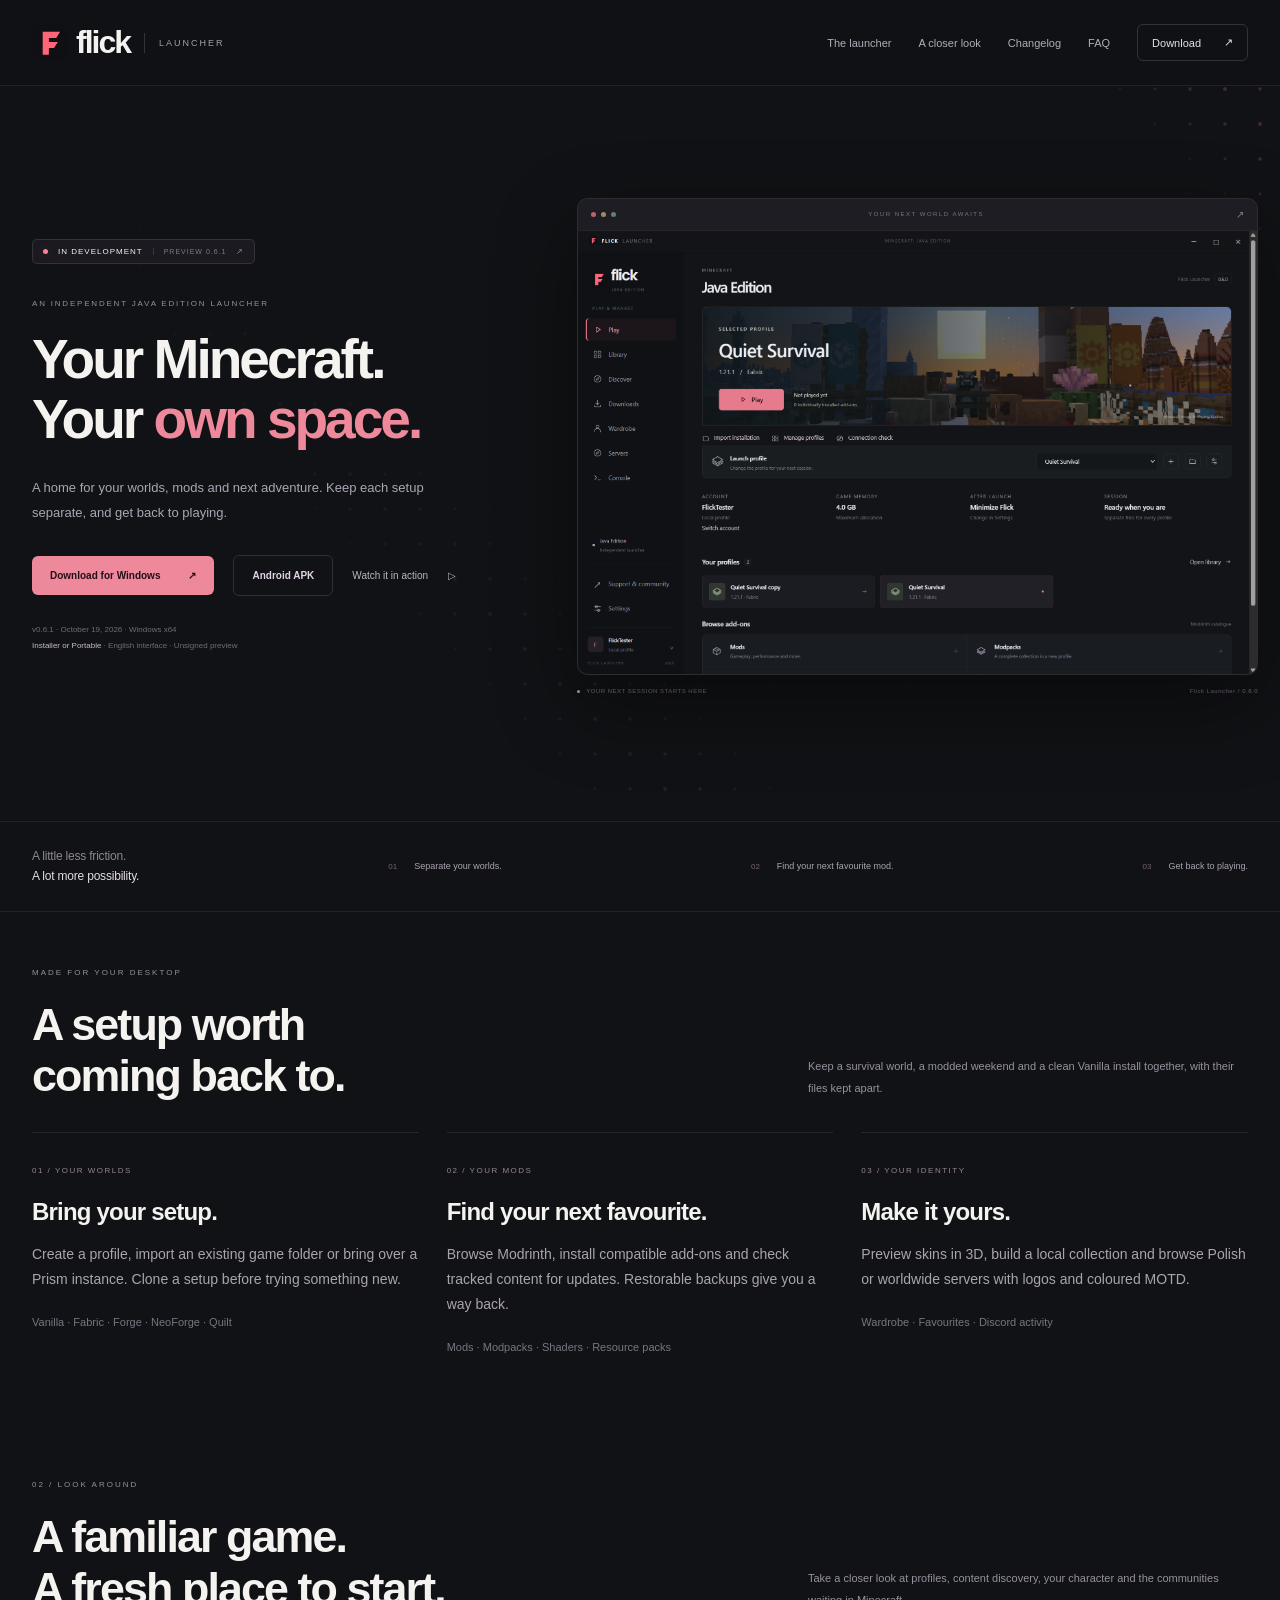
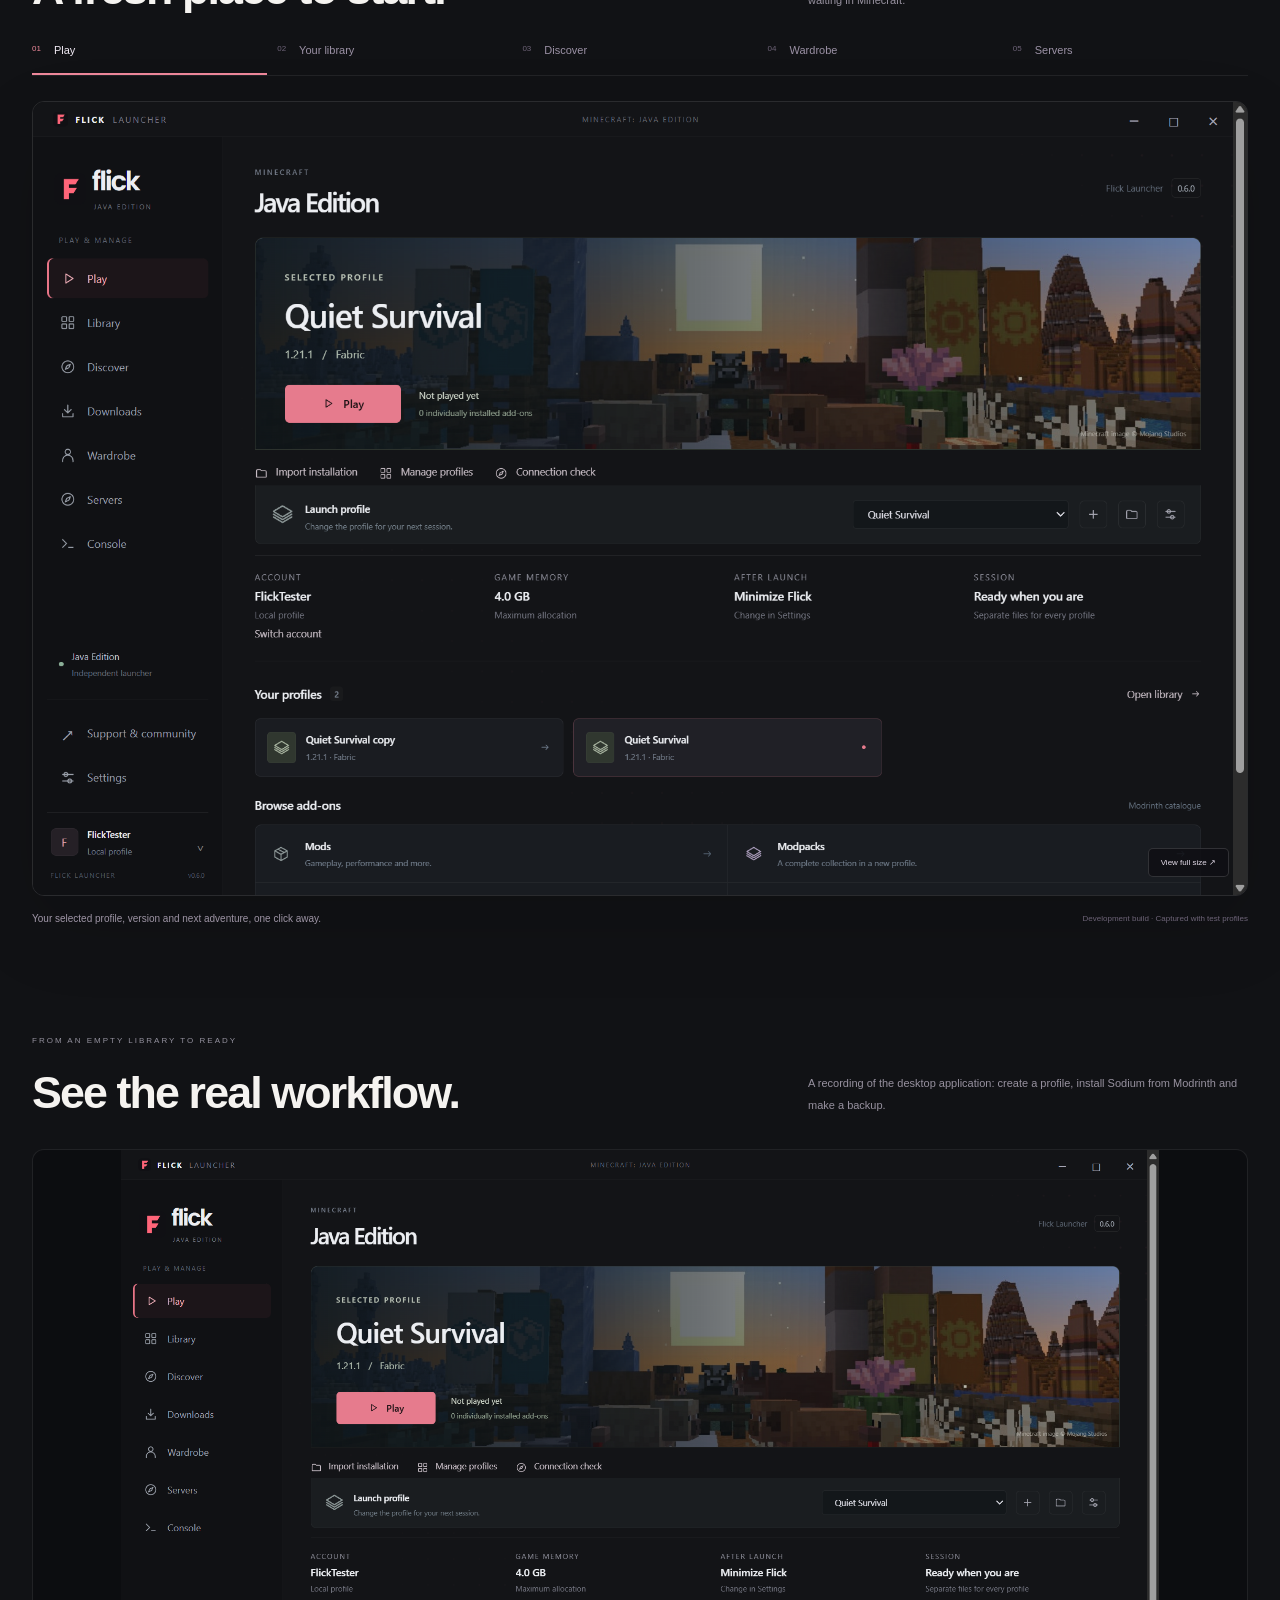
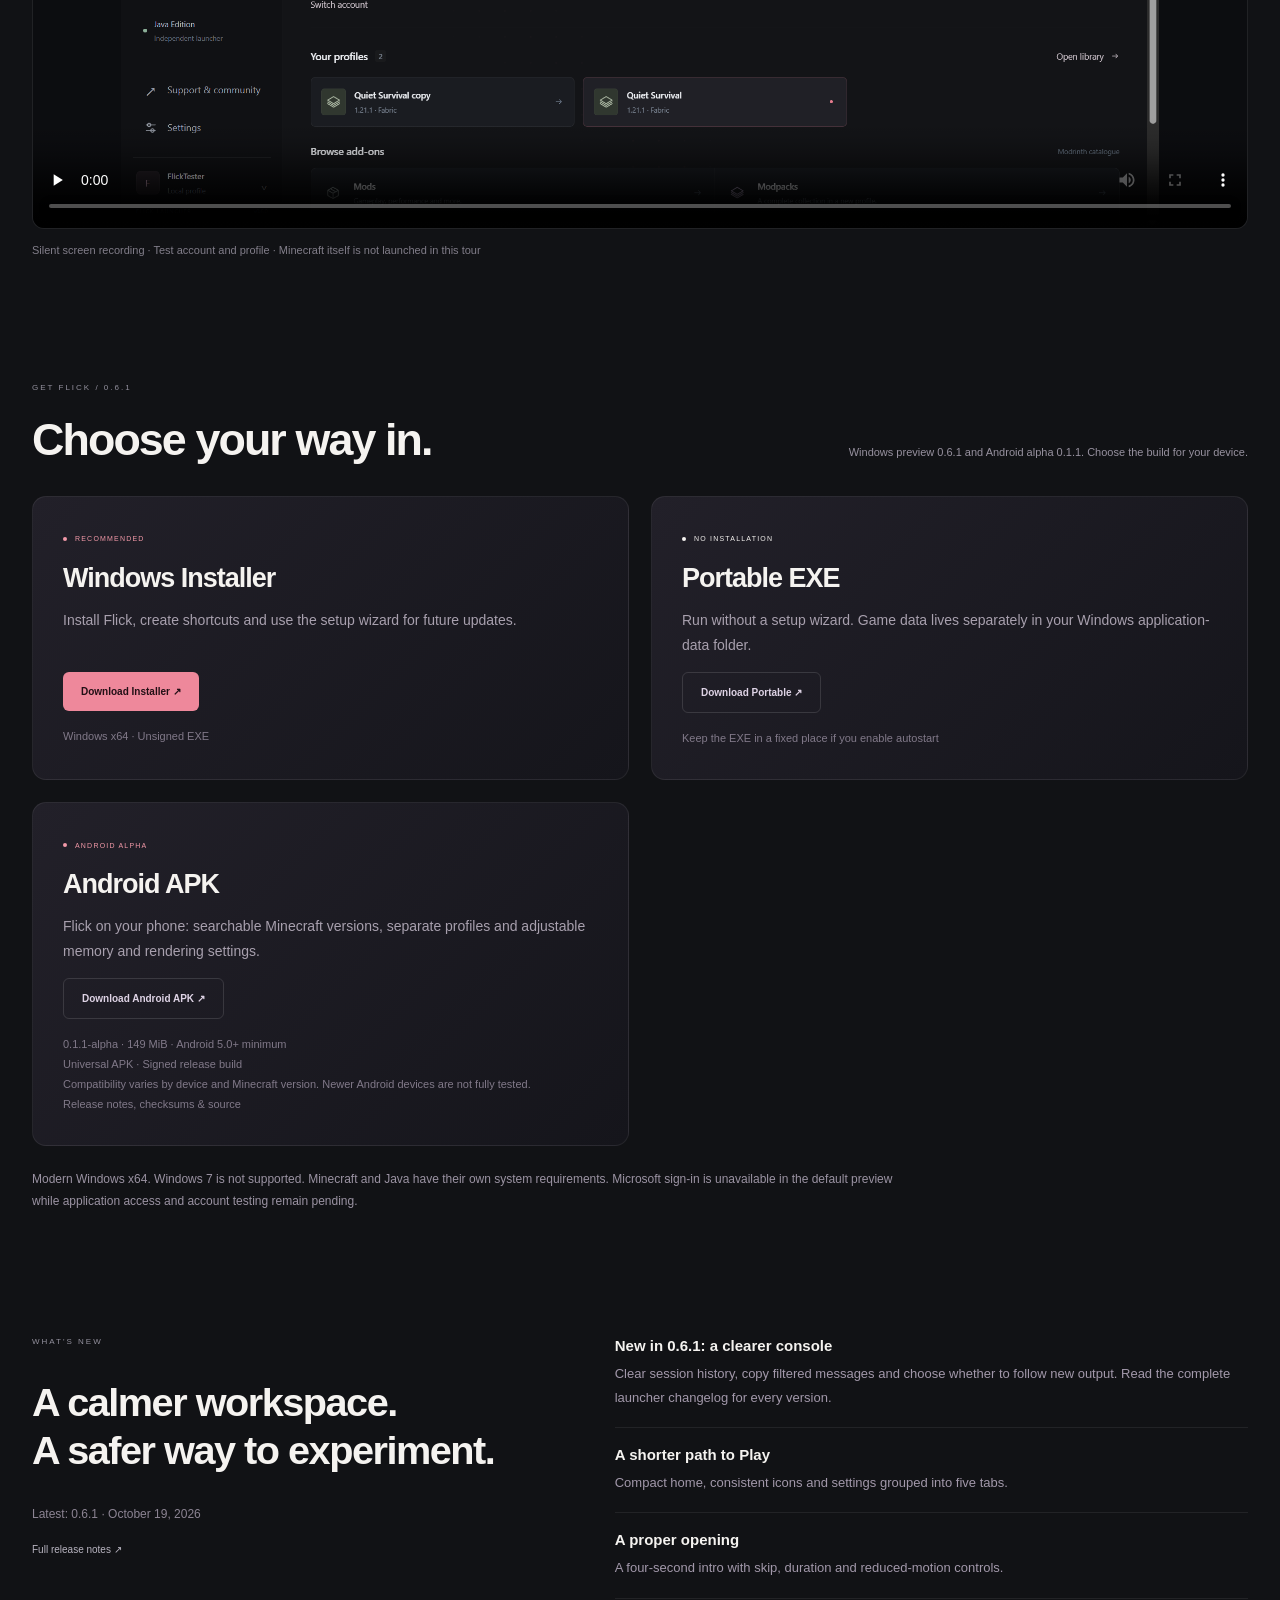
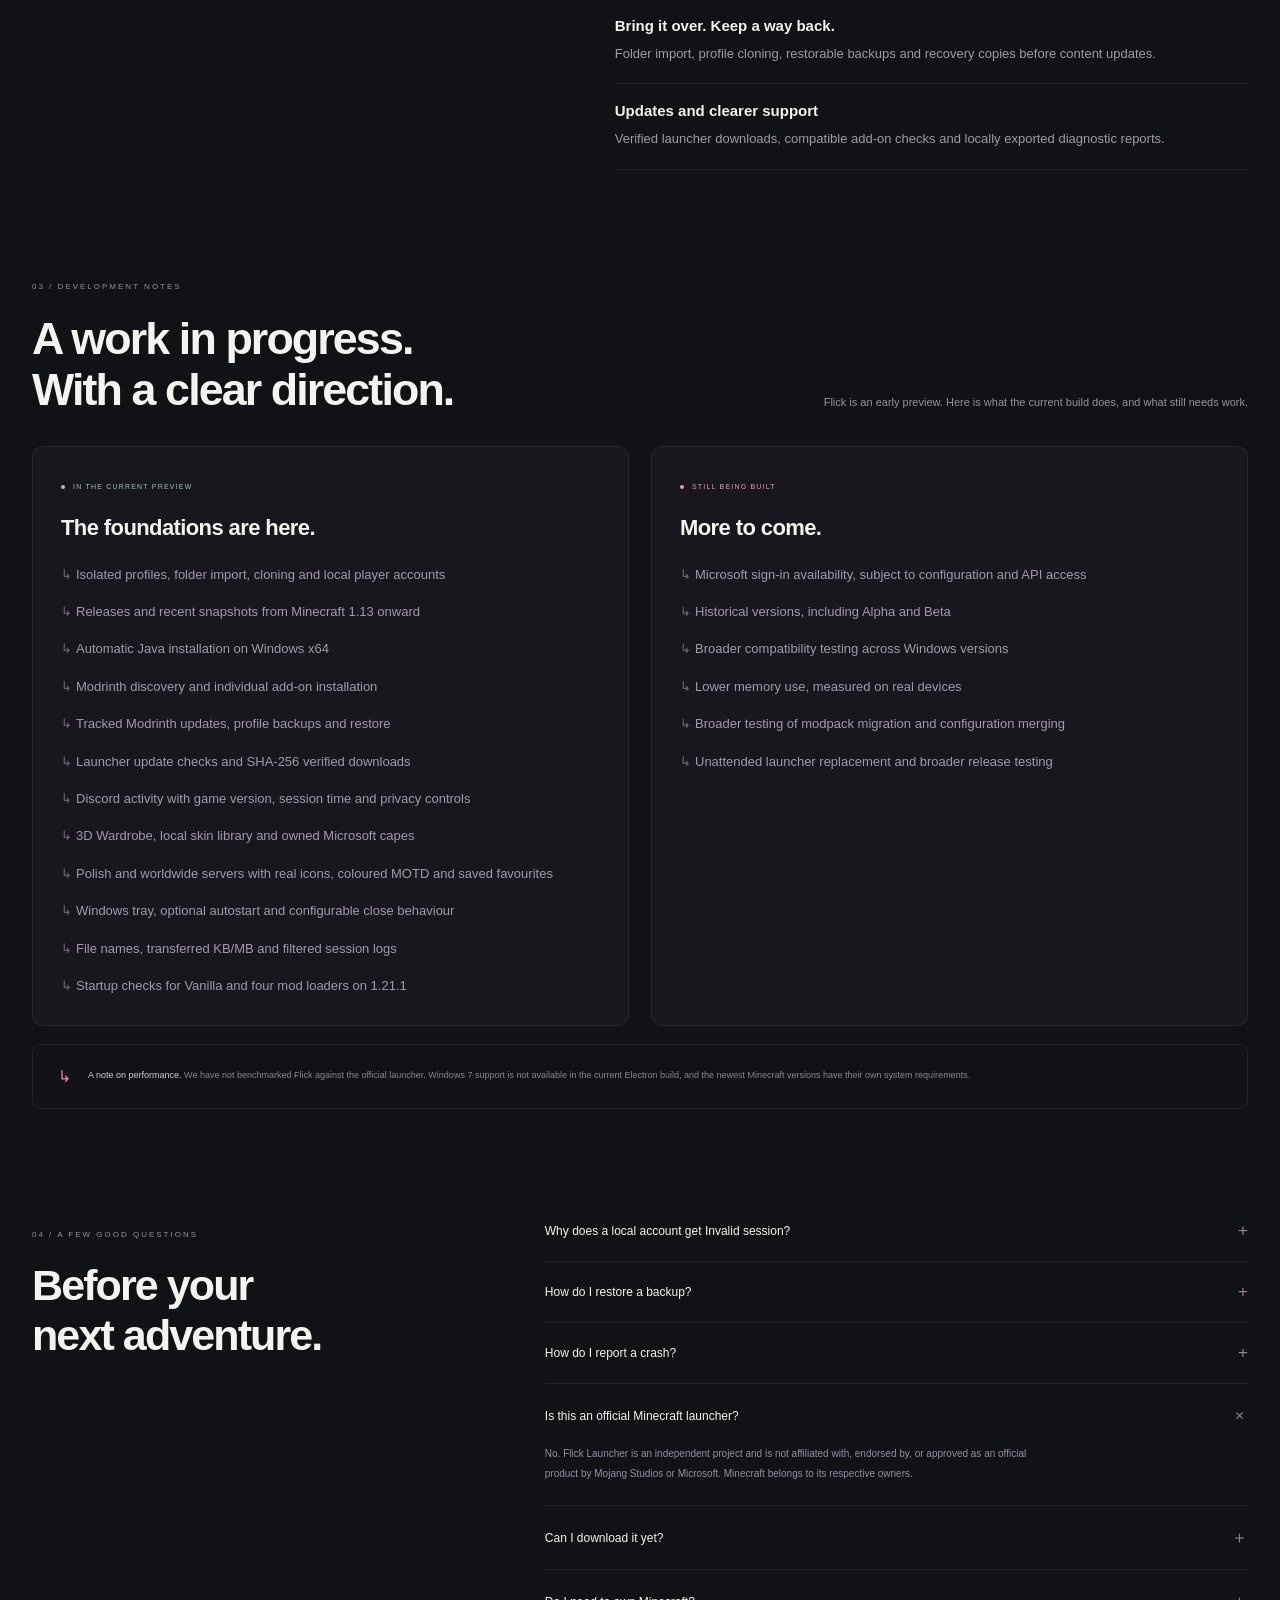
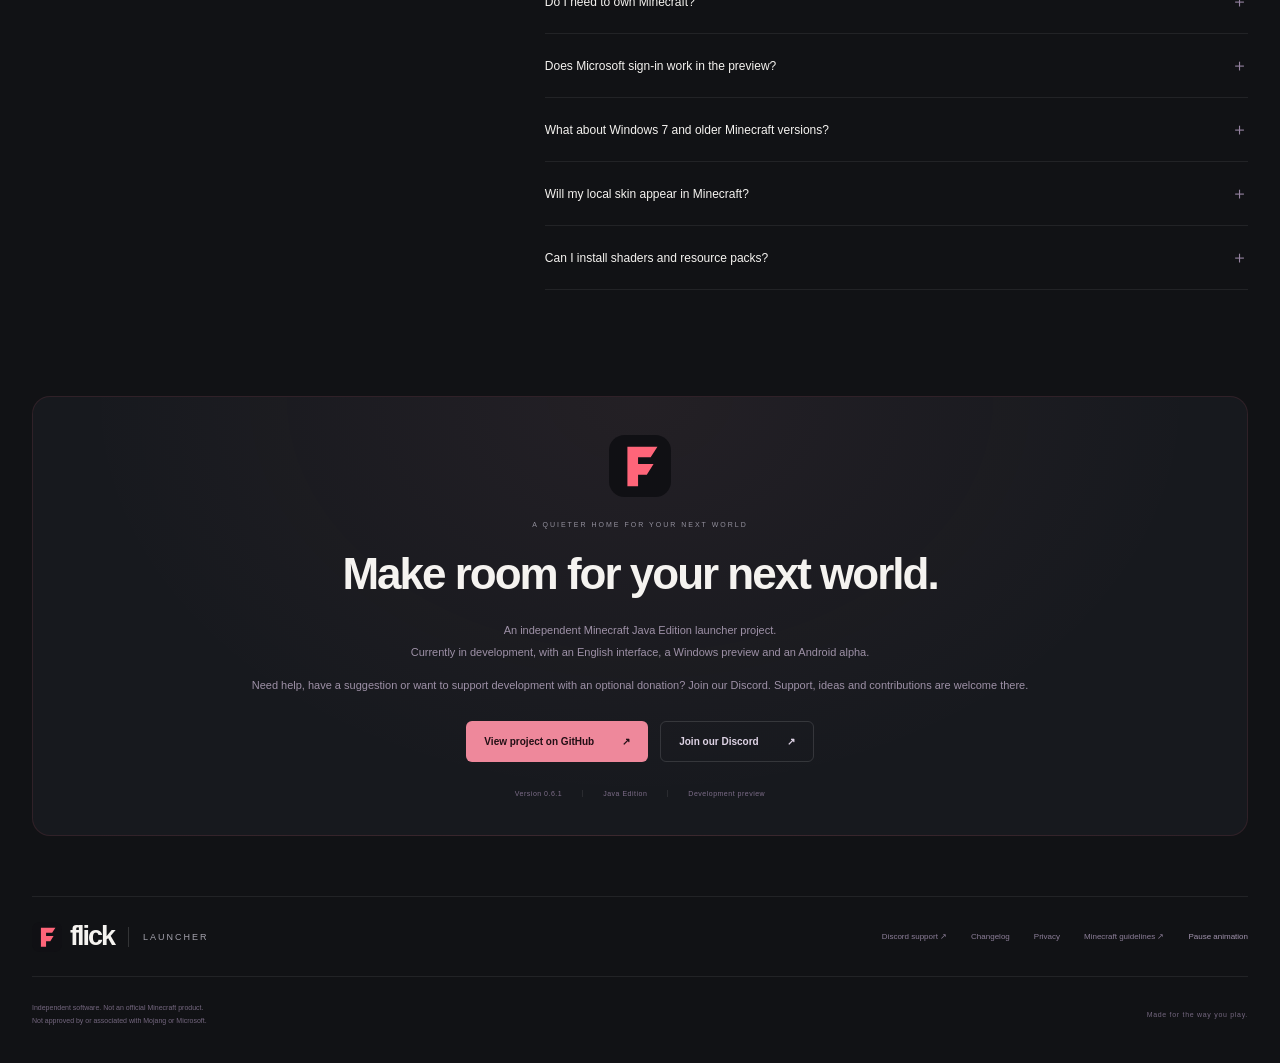
==== commit 2527777f: "Update Flick Launcher website" ====
--- a/site/index.html
+++ b/site/index.html
@@ -64,7 +64,7 @@
               class="button primary"
               href="https://github.com/OskarTrzaskawka/flick-launcher-site/releases/download/v0.6.1/Flick-Launcher-Setup.exe"
               >Download for Windows <span>&#8599;</span></a
-            ><a class="text-link" href="#demo">Watch it in action <span>&#9655;</span></a>
+            ><a class="button outline" href="#android-download">Android APK</a><a class="text-link" href="#demo">Watch it in action <span>&#9655;</span></a>
           </div>
           <p class="hero-footnote">v0.6.1 &middot; October 19, 2026 &middot; Windows x64<br><a href="#download">Installer or Portable</a> &middot; English interface &middot; Unsigned preview</p>
         </div>
@@ -170,7 +170,7 @@
         </div>
       </section>
 <section id="demo" class="section-wrap demo-section" aria-labelledby="demo-heading"><div class="section-heading"><div><p class="eyebrow">FROM AN EMPTY LIBRARY TO READY</p><h2 id="demo-heading">See the real workflow.</h2></div><p>A recording of the desktop application: create a profile, install Sodium from Modrinth and make a backup.</p></div><video controls playsinline preload="none" poster="assets/launcher-home.png" aria-label="Flick Launcher setup demonstration"><source src="assets/launcher-tour.webm" type="video/webm">Your browser cannot play this recording. <a href="assets/launcher-tour.webm">Download the video</a>.</video><p class="video-caption">Silent screen recording &middot; Test account and profile &middot; Minecraft itself is not launched in this tour</p></section>
-<section id="download" class="section-wrap download-section" aria-labelledby="download-heading"><div class="section-heading"><div><p class="eyebrow">GET FLICK / 0.6.1</p><h2 id="download-heading">Choose your way in.</h2></div><p>Development preview released October 19, 2026. Both downloads use the same launcher.</p></div><div class="download-grid"><article><span class="label coral">RECOMMENDED</span><h3>Windows Installer</h3><p>Install Flick, create shortcuts and use the setup wizard for future updates.</p><a class="button primary" href="https://github.com/OskarTrzaskawka/flick-launcher-site/releases/download/v0.6.1/Flick-Launcher-Setup.exe">Download Installer &#8599;</a><small>Windows x64 &middot; Unsigned EXE</small></article><article><span class="label">NO INSTALLATION</span><h3>Portable EXE</h3><p>Run without a setup wizard. Game data lives separately in your Windows application-data folder.</p><a class="button outline" href="https://github.com/OskarTrzaskawka/flick-launcher-site/releases/download/v0.6.1/Flick-Launcher-Portable.exe">Download Portable &#8599;</a><small>Keep the EXE in a fixed place if you enable autostart</small></article></div><p class="compatibility-note">Modern Windows x64. Windows 7 is not supported. Minecraft and Java have their own system requirements. Microsoft sign-in is unavailable in the default preview while application access and account testing remain pending.</p></section>
+<section id="download" class="section-wrap download-section" aria-labelledby="download-heading"><div class="section-heading"><div><p class="eyebrow">GET FLICK / 0.6.1</p><h2 id="download-heading">Choose your way in.</h2></div><p>Windows preview 0.6.1 and Android alpha 0.1.1. Choose the build for your device.</p></div><div class="download-grid"><article><span class="label coral">RECOMMENDED</span><h3>Windows Installer</h3><p>Install Flick, create shortcuts and use the setup wizard for future updates.</p><a class="button primary" href="https://github.com/OskarTrzaskawka/flick-launcher-site/releases/download/v0.6.1/Flick-Launcher-Setup.exe">Download Installer &#8599;</a><small>Windows x64 &middot; Unsigned EXE</small></article><article><span class="label">NO INSTALLATION</span><h3>Portable EXE</h3><p>Run without a setup wizard. Game data lives separately in your Windows application-data folder.</p><a class="button outline" href="https://github.com/OskarTrzaskawka/flick-launcher-site/releases/download/v0.6.1/Flick-Launcher-Portable.exe">Download Portable &#8599;</a><small>Keep the EXE in a fixed place if you enable autostart</small></article><article id="android-download"><span class="label coral">ANDROID ALPHA</span><h3>Android APK</h3><p>Flick on your phone: searchable Minecraft versions, separate profiles and adjustable memory and rendering settings.</p><a class="button outline" href="https://github.com/OskarTrzaskawka/flick-launcher-site/releases/download/android-v0.1.1-alpha/Flick-Launcher-Android-0.1.1-alpha-universal.apk">Download Android APK &#8599;</a><small>0.1.1-alpha &middot; 149 MiB &middot; Android 5.0+ minimum<br>Universal APK &middot; Signed release build<br>Compatibility varies by device and Minecraft version. Newer Android devices are not fully tested.<br><a href="https://github.com/OskarTrzaskawka/flick-launcher-site/releases/tag/android-v0.1.1-alpha">Release notes, checksums &amp; source</a></small></article></div><p class="compatibility-note">Modern Windows x64. Windows 7 is not supported. Minecraft and Java have their own system requirements. Microsoft sign-in is unavailable in the default preview while application access and account testing remain pending.</p></section>
 <section id="release-notes" class="section-wrap release-section" aria-labelledby="release-heading"><div><p class="eyebrow">WHAT'S NEW</p><h2 id="release-heading">A calmer workspace.<br>A safer way to experiment.</h2><p>Latest: 0.6.1 &middot; October 19, 2026</p><a class="text-link" href="changelog.html">Full release notes &#8599;</a></div><ul class="release-list"><li><strong>New in 0.6.1: a clearer console</strong><span>Clear session history, copy filtered messages and choose whether to follow new output. Read the complete launcher changelog for every version.</span></li><li><strong>A shorter path to Play</strong><span>Compact home, consistent icons and settings grouped into five tabs.</span></li><li><strong>A proper opening</strong><span>A four-second intro with skip, duration and reduced-motion controls.</span></li><li><strong>Bring it over. Keep a way back.</strong><span>Folder import, profile cloning, restorable backups and recovery copies before content updates.</span></li><li><strong>Updates and clearer support</strong><span>Verified launcher downloads, compatible add-on checks and locally exported diagnostic reports.</span></li></ul></section>
       <section
         class="development section-wrap"
@@ -240,7 +240,7 @@
           <details>
             <summary>Can I download it yet?<span>＋</span></summary>
             <p>
-              Yes. The Windows x64 development preview is available from the project's
+              Yes. The <a href="#android-download">Android alpha APK</a> is available alongside the Windows x64 development preview. Windows downloads are available from the project's
               <a href="https://github.com/OskarTrzaskawka/flick-launcher-site/releases/tag/v0.6.1"
                 >GitHub release</a
               >. Choose Setup to install or Portable to run without installation. Both builds are
@@ -291,7 +291,7 @@
           <h2 id="project-heading">Make room for your next world.</h2>
           <p>
             An independent Minecraft Java Edition launcher project.<br />Currently in development,
-            with an English interface and a Windows desktop preview.
+            with an English interface, a Windows preview and an Android alpha.
           </p>
           <p>Need help, have a suggestion or want to support development with an optional donation? Join our Discord. Support, ideas and contributions are welcome there.</p>
           <div class="project-actions">
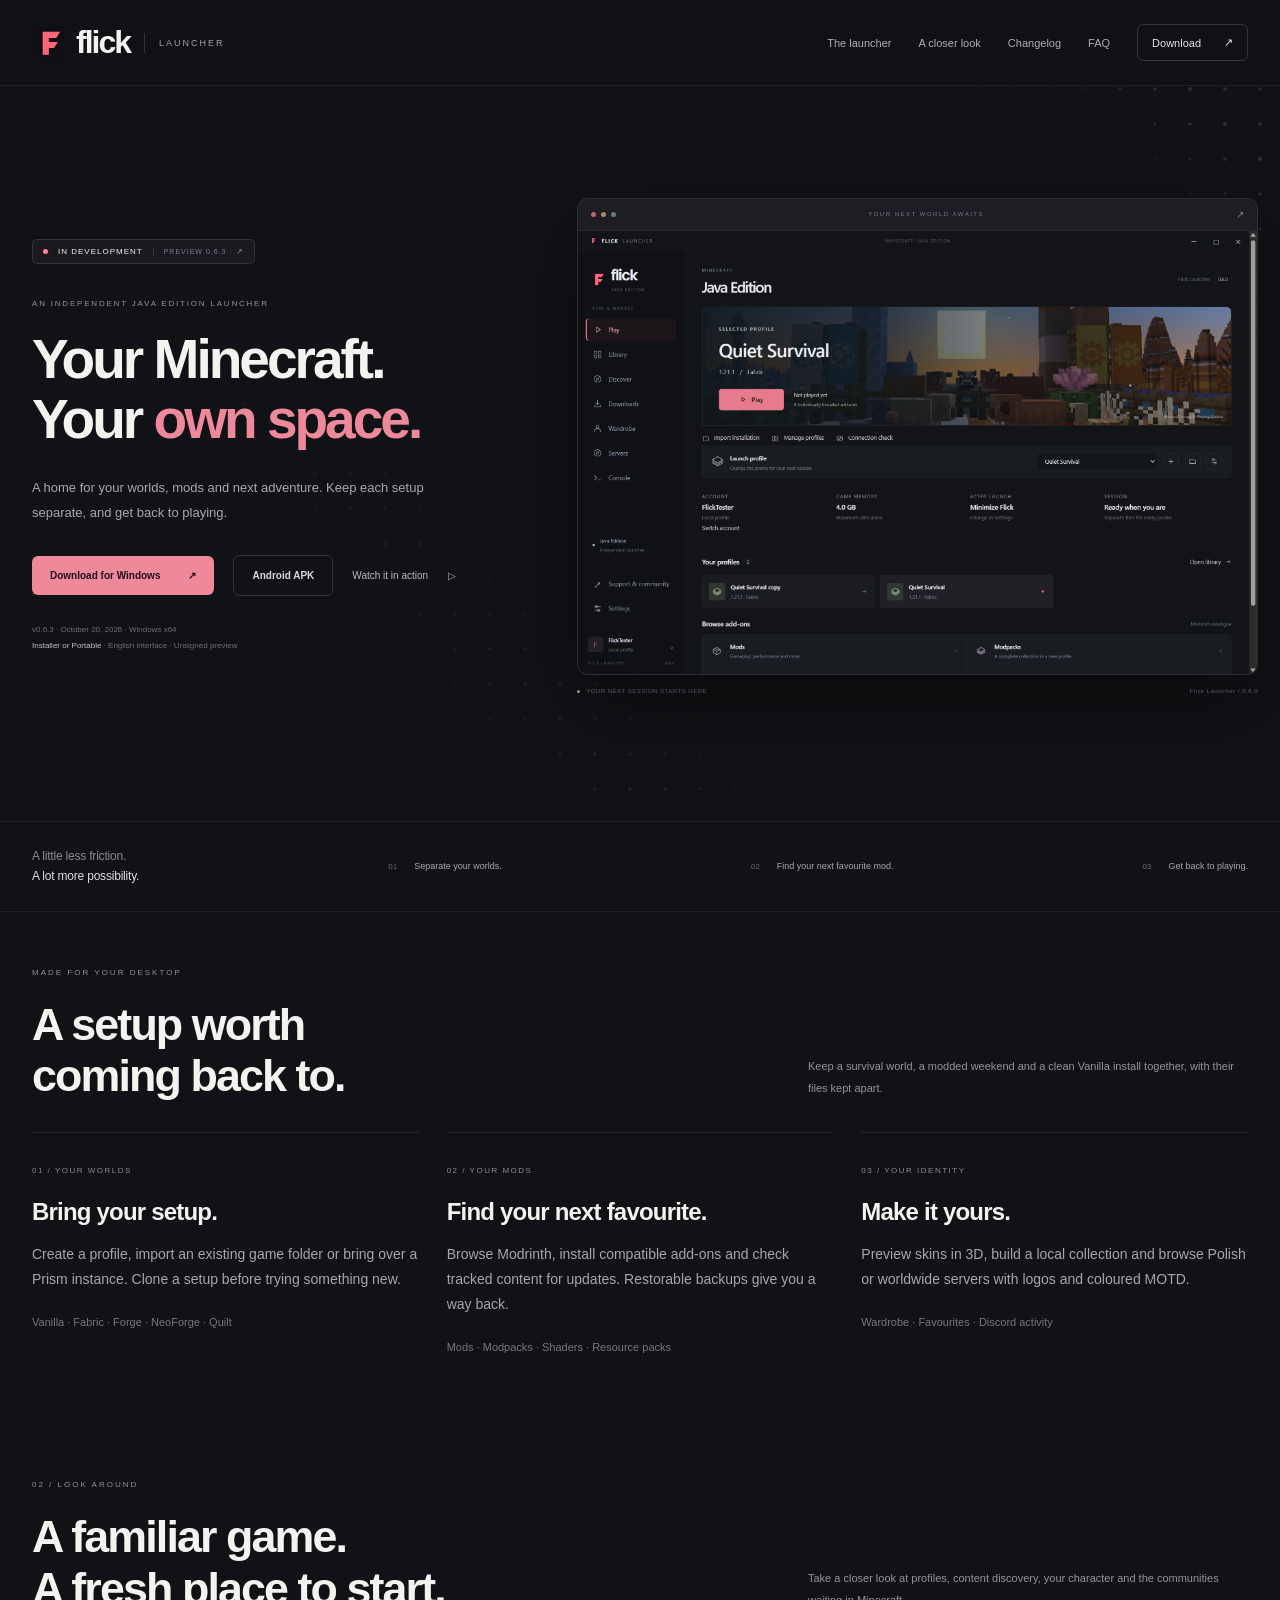
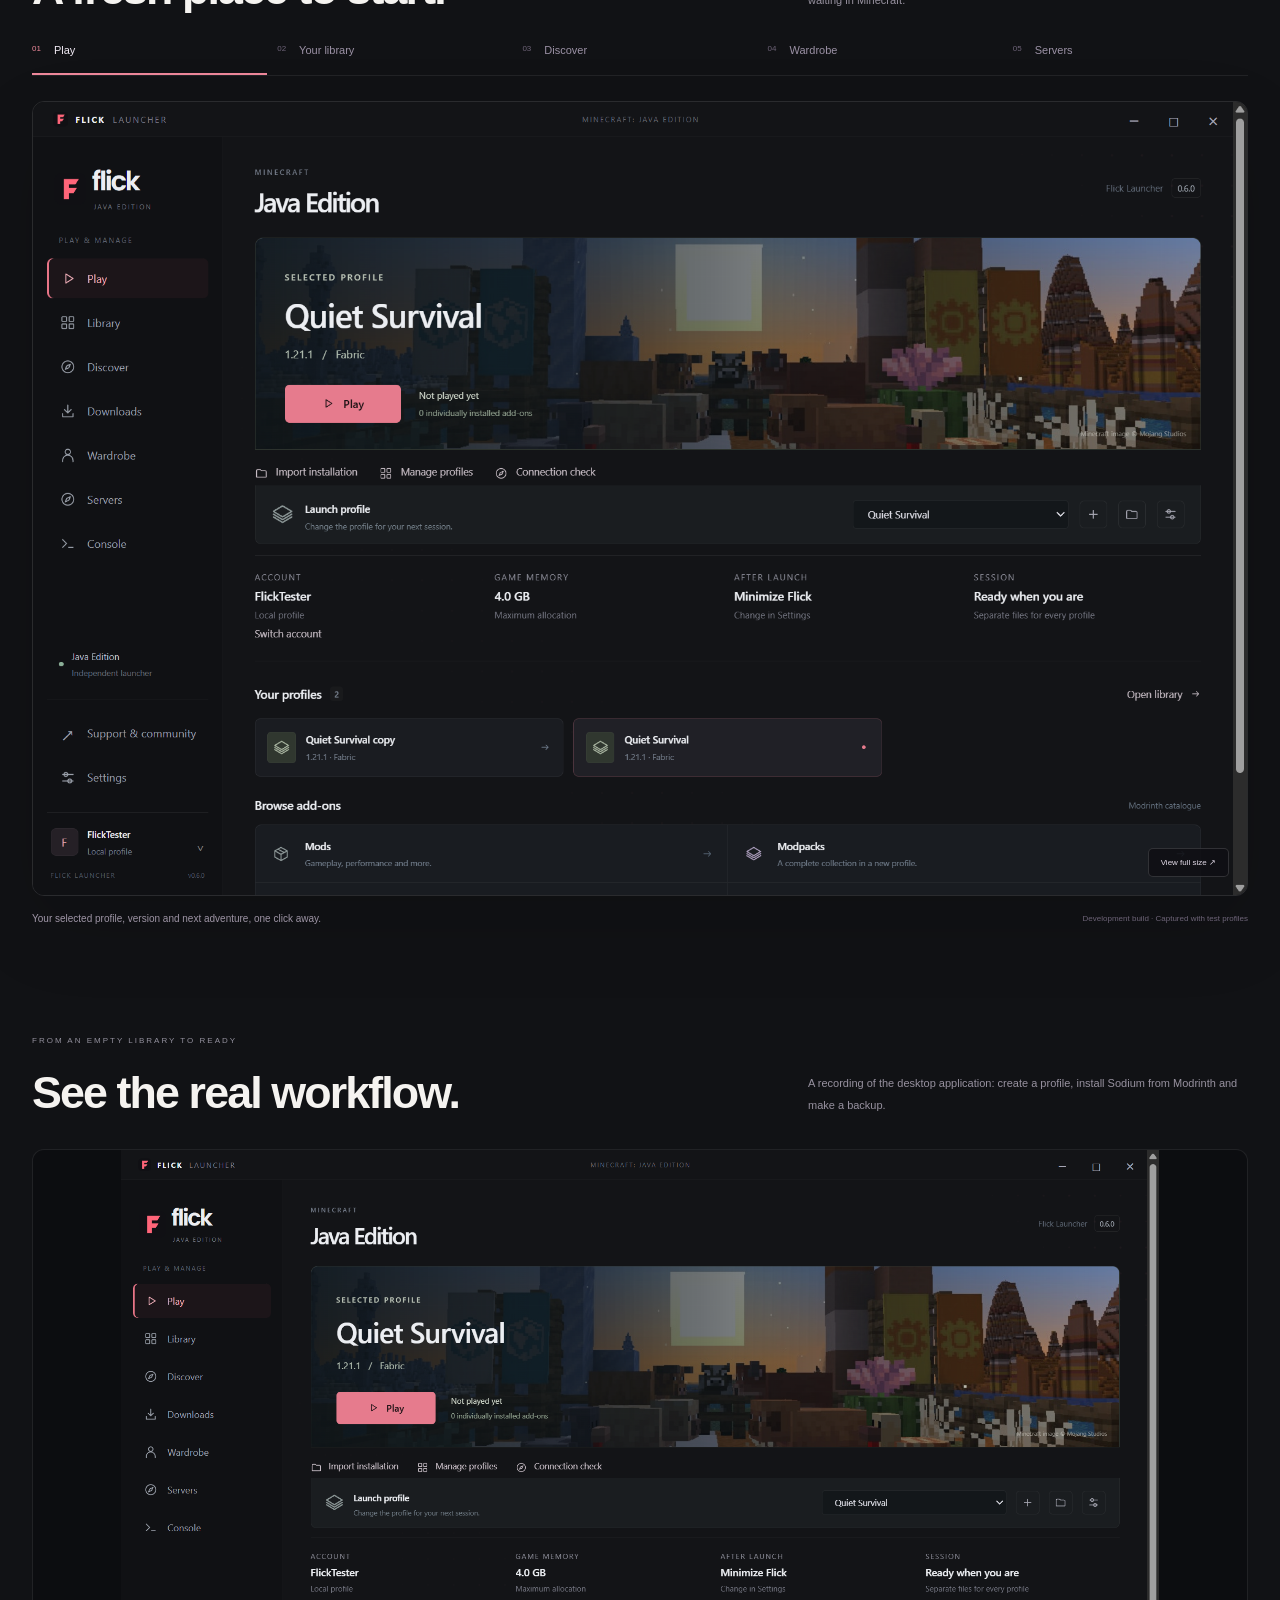
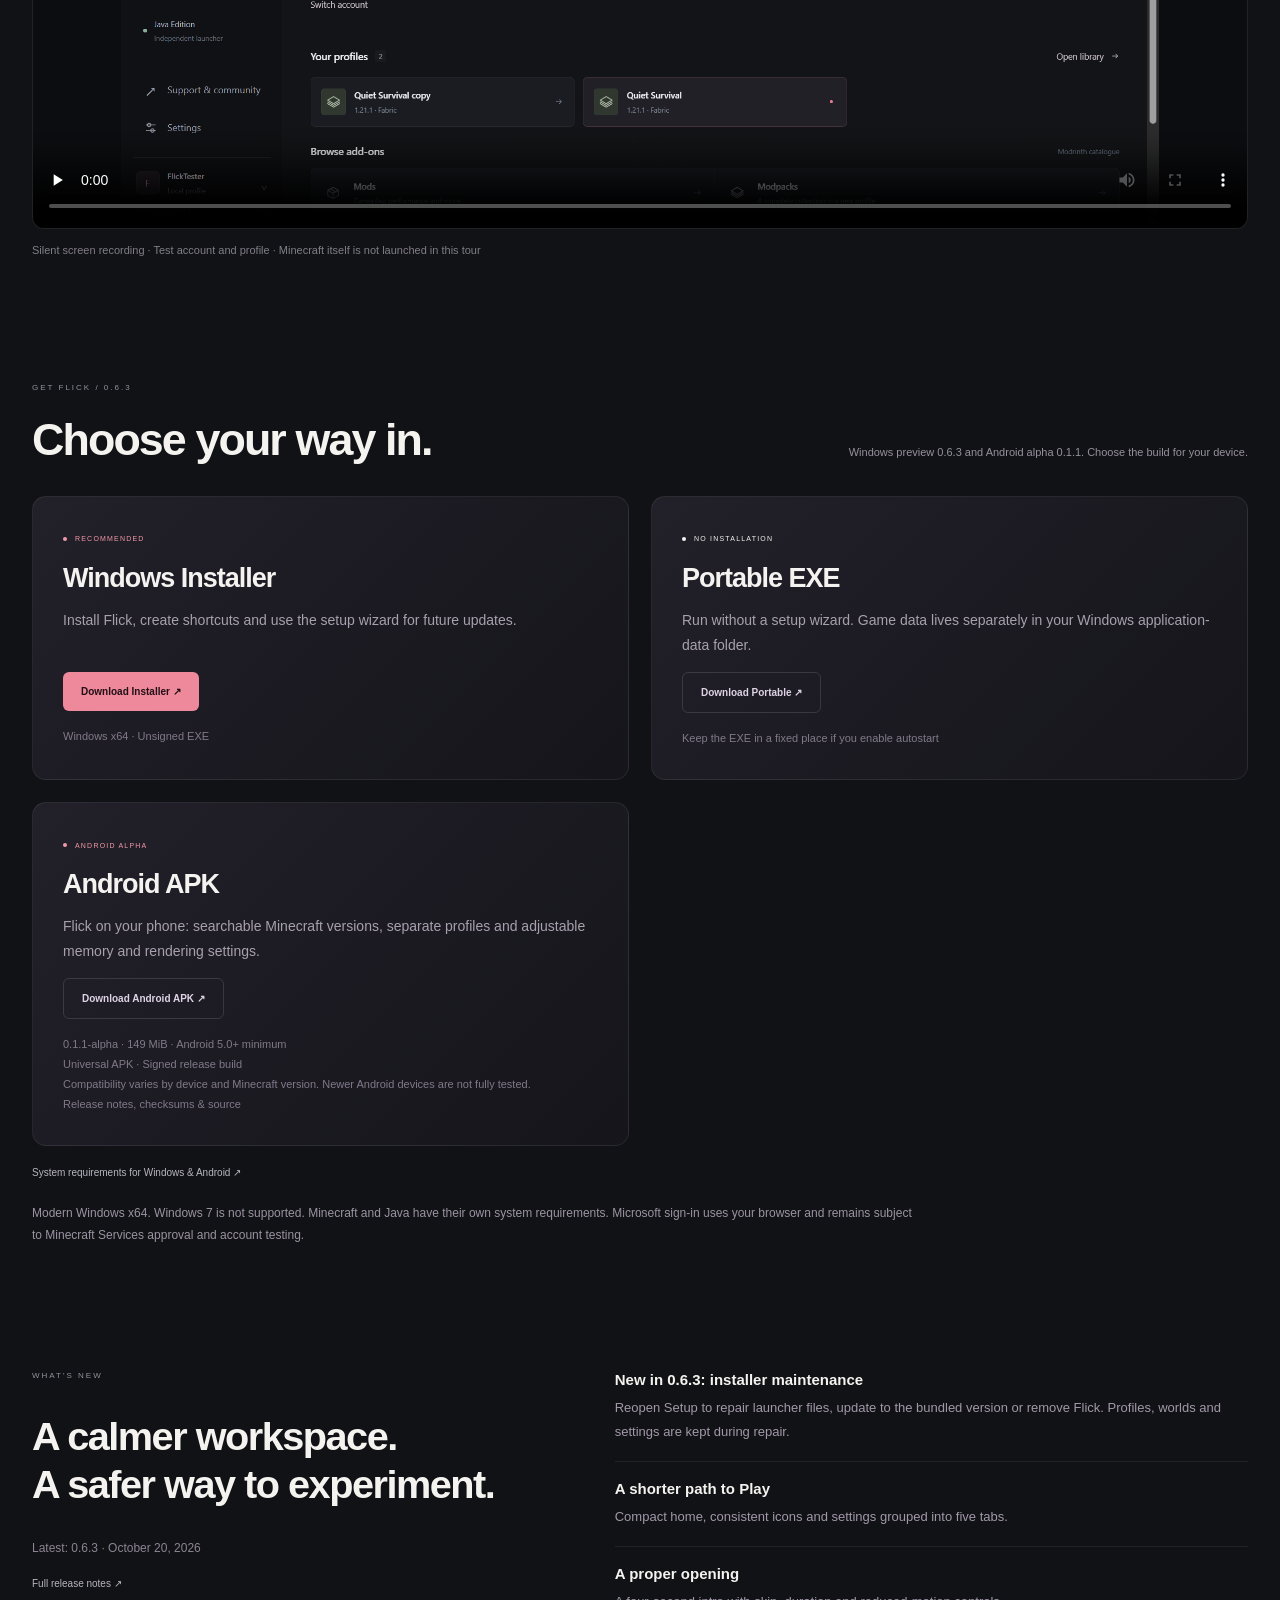
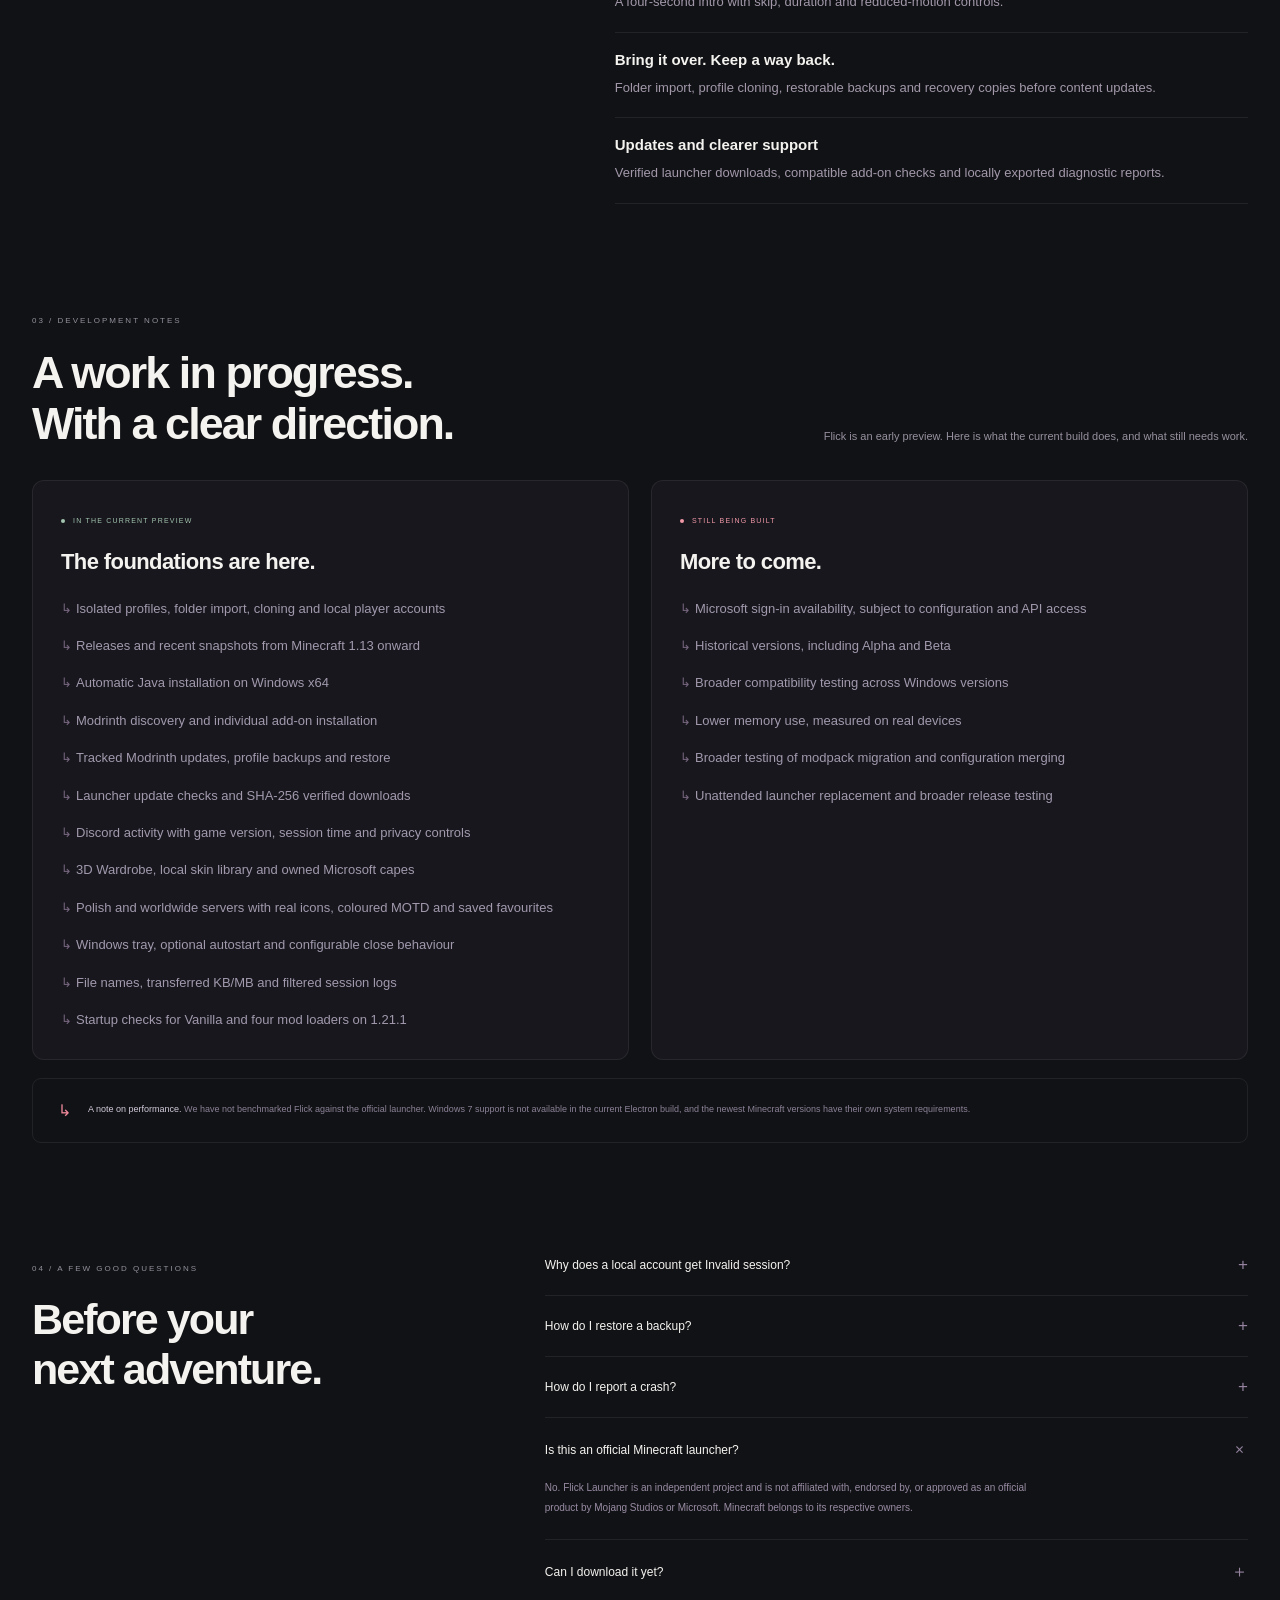
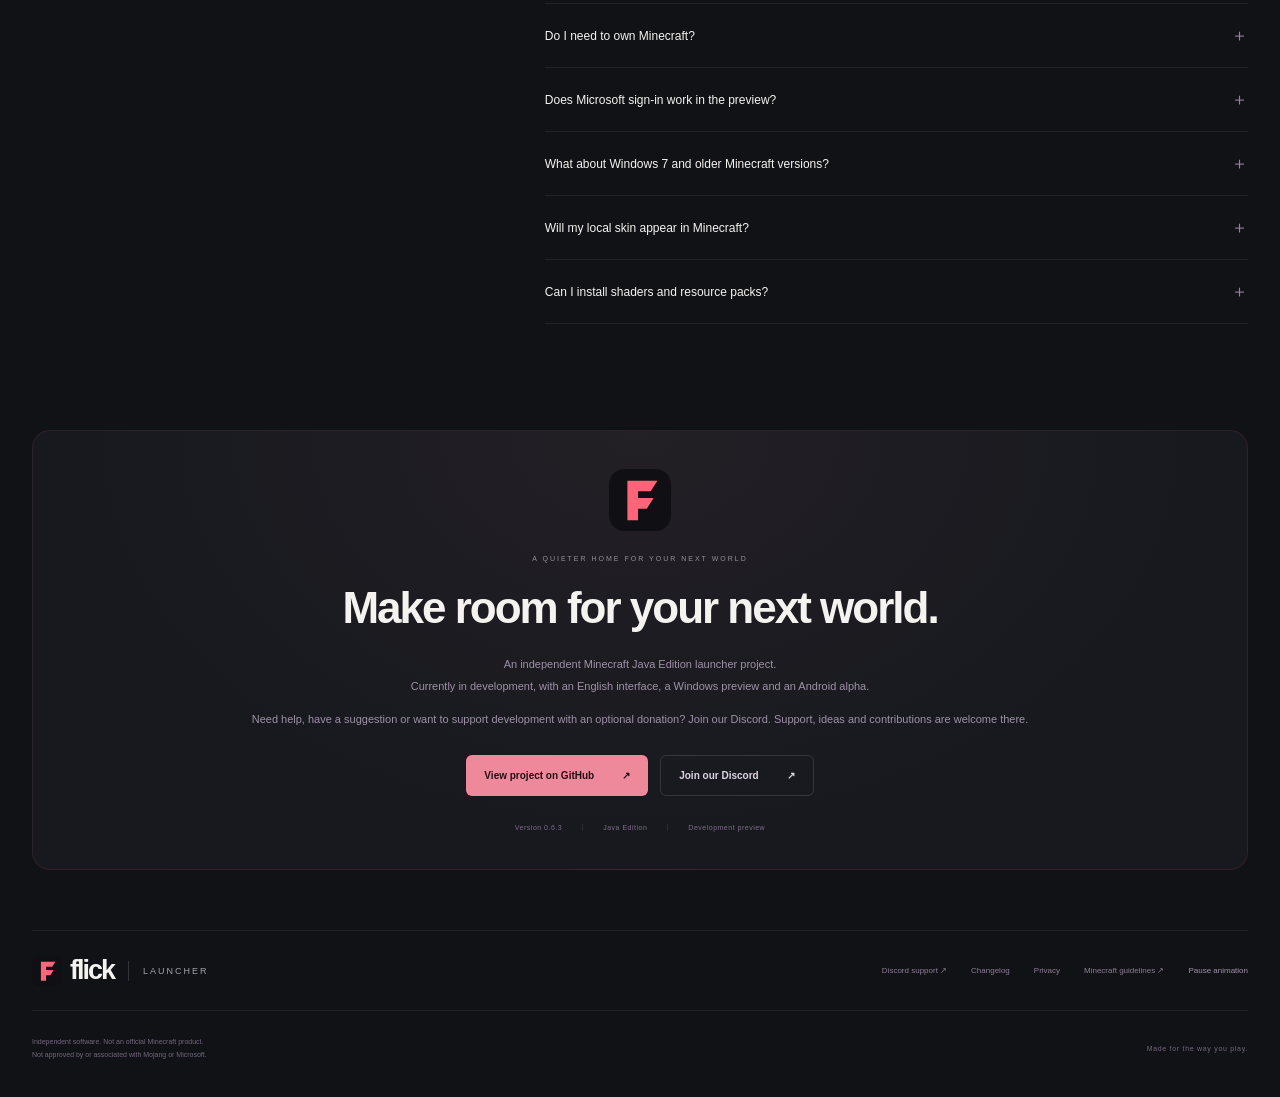
==== commit d33f9146: "Update Flick Launcher website" ====
--- a/site/index.html
+++ b/site/index.html
@@ -54,7 +54,7 @@
         <div class="hero-copy">
           <a class="status-pill" href="#development"
             ><span class="status-dot"></span> IN DEVELOPMENT
-            <span class="pill-version">PREVIEW 0.6.1</span><span>↗</span></a
+            <span class="pill-version">PREVIEW 0.6.3</span><span>↗</span></a
           >
           <p class="eyebrow">AN INDEPENDENT JAVA EDITION LAUNCHER</p>
           <h1 id="hero-heading">Your Minecraft.<br />Your <span>own space.</span></h1>
@@ -62,11 +62,11 @@
           <div class="hero-actions">
             <a
               class="button primary"
-              href="https://github.com/OskarTrzaskawka/flick-launcher-site/releases/download/v0.6.1/Flick-Launcher-Setup.exe"
+              href="https://github.com/OskarTrzaskawka/flick-launcher-site/releases/download/v0.6.3/Flick-Launcher-Setup.exe"
               >Download for Windows <span>&#8599;</span></a
             ><a class="button outline" href="#android-download">Android APK</a><a class="text-link" href="#demo">Watch it in action <span>&#9655;</span></a>
           </div>
-          <p class="hero-footnote">v0.6.1 &middot; October 19, 2026 &middot; Windows x64<br><a href="#download">Installer or Portable</a> &middot; English interface &middot; Unsigned preview</p>
+          <p class="hero-footnote">v0.6.3 &middot; October 20, 2026 &middot; Windows x64<br><a href="#download">Installer or Portable</a> &middot; English interface &middot; Unsigned preview</p>
         </div>
         <div class="hero-visual">
           <div class="visual-glow"></div>
@@ -170,8 +170,8 @@
         </div>
       </section>
 <section id="demo" class="section-wrap demo-section" aria-labelledby="demo-heading"><div class="section-heading"><div><p class="eyebrow">FROM AN EMPTY LIBRARY TO READY</p><h2 id="demo-heading">See the real workflow.</h2></div><p>A recording of the desktop application: create a profile, install Sodium from Modrinth and make a backup.</p></div><video controls playsinline preload="none" poster="assets/launcher-home.png" aria-label="Flick Launcher setup demonstration"><source src="assets/launcher-tour.webm" type="video/webm">Your browser cannot play this recording. <a href="assets/launcher-tour.webm">Download the video</a>.</video><p class="video-caption">Silent screen recording &middot; Test account and profile &middot; Minecraft itself is not launched in this tour</p></section>
-<section id="download" class="section-wrap download-section" aria-labelledby="download-heading"><div class="section-heading"><div><p class="eyebrow">GET FLICK / 0.6.1</p><h2 id="download-heading">Choose your way in.</h2></div><p>Windows preview 0.6.1 and Android alpha 0.1.1. Choose the build for your device.</p></div><div class="download-grid"><article><span class="label coral">RECOMMENDED</span><h3>Windows Installer</h3><p>Install Flick, create shortcuts and use the setup wizard for future updates.</p><a class="button primary" href="https://github.com/OskarTrzaskawka/flick-launcher-site/releases/download/v0.6.1/Flick-Launcher-Setup.exe">Download Installer &#8599;</a><small>Windows x64 &middot; Unsigned EXE</small></article><article><span class="label">NO INSTALLATION</span><h3>Portable EXE</h3><p>Run without a setup wizard. Game data lives separately in your Windows application-data folder.</p><a class="button outline" href="https://github.com/OskarTrzaskawka/flick-launcher-site/releases/download/v0.6.1/Flick-Launcher-Portable.exe">Download Portable &#8599;</a><small>Keep the EXE in a fixed place if you enable autostart</small></article><article id="android-download"><span class="label coral">ANDROID ALPHA</span><h3>Android APK</h3><p>Flick on your phone: searchable Minecraft versions, separate profiles and adjustable memory and rendering settings.</p><a class="button outline" href="https://github.com/OskarTrzaskawka/flick-launcher-site/releases/download/android-v0.1.1-alpha/Flick-Launcher-Android-0.1.1-alpha-universal.apk">Download Android APK &#8599;</a><small>0.1.1-alpha &middot; 149 MiB &middot; Android 5.0+ minimum<br>Universal APK &middot; Signed release build<br>Compatibility varies by device and Minecraft version. Newer Android devices are not fully tested.<br><a href="https://github.com/OskarTrzaskawka/flick-launcher-site/releases/tag/android-v0.1.1-alpha">Release notes, checksums &amp; source</a></small></article></div><p class="compatibility-note">Modern Windows x64. Windows 7 is not supported. Minecraft and Java have their own system requirements. Microsoft sign-in is unavailable in the default preview while application access and account testing remain pending.</p></section>
-<section id="release-notes" class="section-wrap release-section" aria-labelledby="release-heading"><div><p class="eyebrow">WHAT'S NEW</p><h2 id="release-heading">A calmer workspace.<br>A safer way to experiment.</h2><p>Latest: 0.6.1 &middot; October 19, 2026</p><a class="text-link" href="changelog.html">Full release notes &#8599;</a></div><ul class="release-list"><li><strong>New in 0.6.1: a clearer console</strong><span>Clear session history, copy filtered messages and choose whether to follow new output. Read the complete launcher changelog for every version.</span></li><li><strong>A shorter path to Play</strong><span>Compact home, consistent icons and settings grouped into five tabs.</span></li><li><strong>A proper opening</strong><span>A four-second intro with skip, duration and reduced-motion controls.</span></li><li><strong>Bring it over. Keep a way back.</strong><span>Folder import, profile cloning, restorable backups and recovery copies before content updates.</span></li><li><strong>Updates and clearer support</strong><span>Verified launcher downloads, compatible add-on checks and locally exported diagnostic reports.</span></li></ul></section>
+<section id="download" class="section-wrap download-section" aria-labelledby="download-heading"><div class="section-heading"><div><p class="eyebrow">GET FLICK / 0.6.3</p><h2 id="download-heading">Choose your way in.</h2></div><p>Windows preview 0.6.3 and Android alpha 0.1.1. Choose the build for your device.</p></div><div class="download-grid"><article><span class="label coral">RECOMMENDED</span><h3>Windows Installer</h3><p>Install Flick, create shortcuts and use the setup wizard for future updates.</p><a class="button primary" href="https://github.com/OskarTrzaskawka/flick-launcher-site/releases/download/v0.6.3/Flick-Launcher-Setup.exe">Download Installer &#8599;</a><small>Windows x64 &middot; Unsigned EXE</small></article><article><span class="label">NO INSTALLATION</span><h3>Portable EXE</h3><p>Run without a setup wizard. Game data lives separately in your Windows application-data folder.</p><a class="button outline" href="https://github.com/OskarTrzaskawka/flick-launcher-site/releases/download/v0.6.3/Flick-Launcher-Portable.exe">Download Portable &#8599;</a><small>Keep the EXE in a fixed place if you enable autostart</small></article><article id="android-download"><span class="label coral">ANDROID ALPHA</span><h3>Android APK</h3><p>Flick on your phone: searchable Minecraft versions, separate profiles and adjustable memory and rendering settings.</p><a class="button outline" href="https://github.com/OskarTrzaskawka/flick-launcher-site/releases/download/android-v0.1.1-alpha/Flick-Launcher-Android-0.1.1-alpha-universal.apk">Download Android APK &#8599;</a><small>0.1.1-alpha &middot; 149 MiB &middot; Android 5.0+ minimum<br>Universal APK &middot; Signed release build<br>Compatibility varies by device and Minecraft version. Newer Android devices are not fully tested.<br><a href="https://github.com/OskarTrzaskawka/flick-launcher-site/releases/tag/android-v0.1.1-alpha">Release notes, checksums &amp; source</a></small></article></div><p><a class="text-link" href="requirements.html">System requirements for Windows &amp; Android &#8599;</a></p><p class="compatibility-note">Modern Windows x64. Windows 7 is not supported. Minecraft and Java have their own system requirements. Microsoft sign-in uses your browser and remains subject to Minecraft Services approval and account testing.</p></section>
+<section id="release-notes" class="section-wrap release-section" aria-labelledby="release-heading"><div><p class="eyebrow">WHAT'S NEW</p><h2 id="release-heading">A calmer workspace.<br>A safer way to experiment.</h2><p>Latest: 0.6.3 &middot; October 20, 2026</p><a class="text-link" href="changelog.html">Full release notes &#8599;</a></div><ul class="release-list"><li><strong>New in 0.6.3: installer maintenance</strong><span>Reopen Setup to repair launcher files, update to the bundled version or remove Flick. Profiles, worlds and settings are kept during repair.</span></li><li><strong>A shorter path to Play</strong><span>Compact home, consistent icons and settings grouped into five tabs.</span></li><li><strong>A proper opening</strong><span>A four-second intro with skip, duration and reduced-motion controls.</span></li><li><strong>Bring it over. Keep a way back.</strong><span>Folder import, profile cloning, restorable backups and recovery copies before content updates.</span></li><li><strong>Updates and clearer support</strong><span>Verified launcher downloads, compatible add-on checks and locally exported diagnostic reports.</span></li></ul></section>
       <section
         class="development section-wrap"
         id="development"
@@ -241,7 +241,7 @@
             <summary>Can I download it yet?<span>＋</span></summary>
             <p>
               Yes. The <a href="#android-download">Android alpha APK</a> is available alongside the Windows x64 development preview. Windows downloads are available from the project's
-              <a href="https://github.com/OskarTrzaskawka/flick-launcher-site/releases/tag/v0.6.1"
+              <a href="https://github.com/OskarTrzaskawka/flick-launcher-site/releases/tag/v0.6.3"
                 >GitHub release</a
               >. Choose Setup to install or Portable to run without installation. Both builds are
               unsigned and remain an early preview. Windows 7 is not supported by this build.
@@ -258,9 +258,7 @@
           <details>
             <summary>Does Microsoft sign-in work in the preview?<span>＋</span></summary>
             <p>
-              The integration exists, but sign-in is not enabled in the default preview. It requires
-              the project's own Microsoft application registration, suitable Minecraft Services
-              access and end-to-end account testing. The launcher does not collect Microsoft
+              Sign-in opens your browser and uses a device code. Minecraft Services approval and end-to-end account testing are still pending. The launcher does not collect Microsoft
               passwords in its own interface.
             </p>
           </details>
@@ -302,7 +300,7 @@
             >
           </div>
           <div class="project-meta">
-            <span>Version 0.6.1</span><span>Java Edition</span><span>Development preview</span>
+            <span>Version 0.6.3</span><span>Java Edition</span><span>Development preview</span>
           </div>
         </div>
       </section>
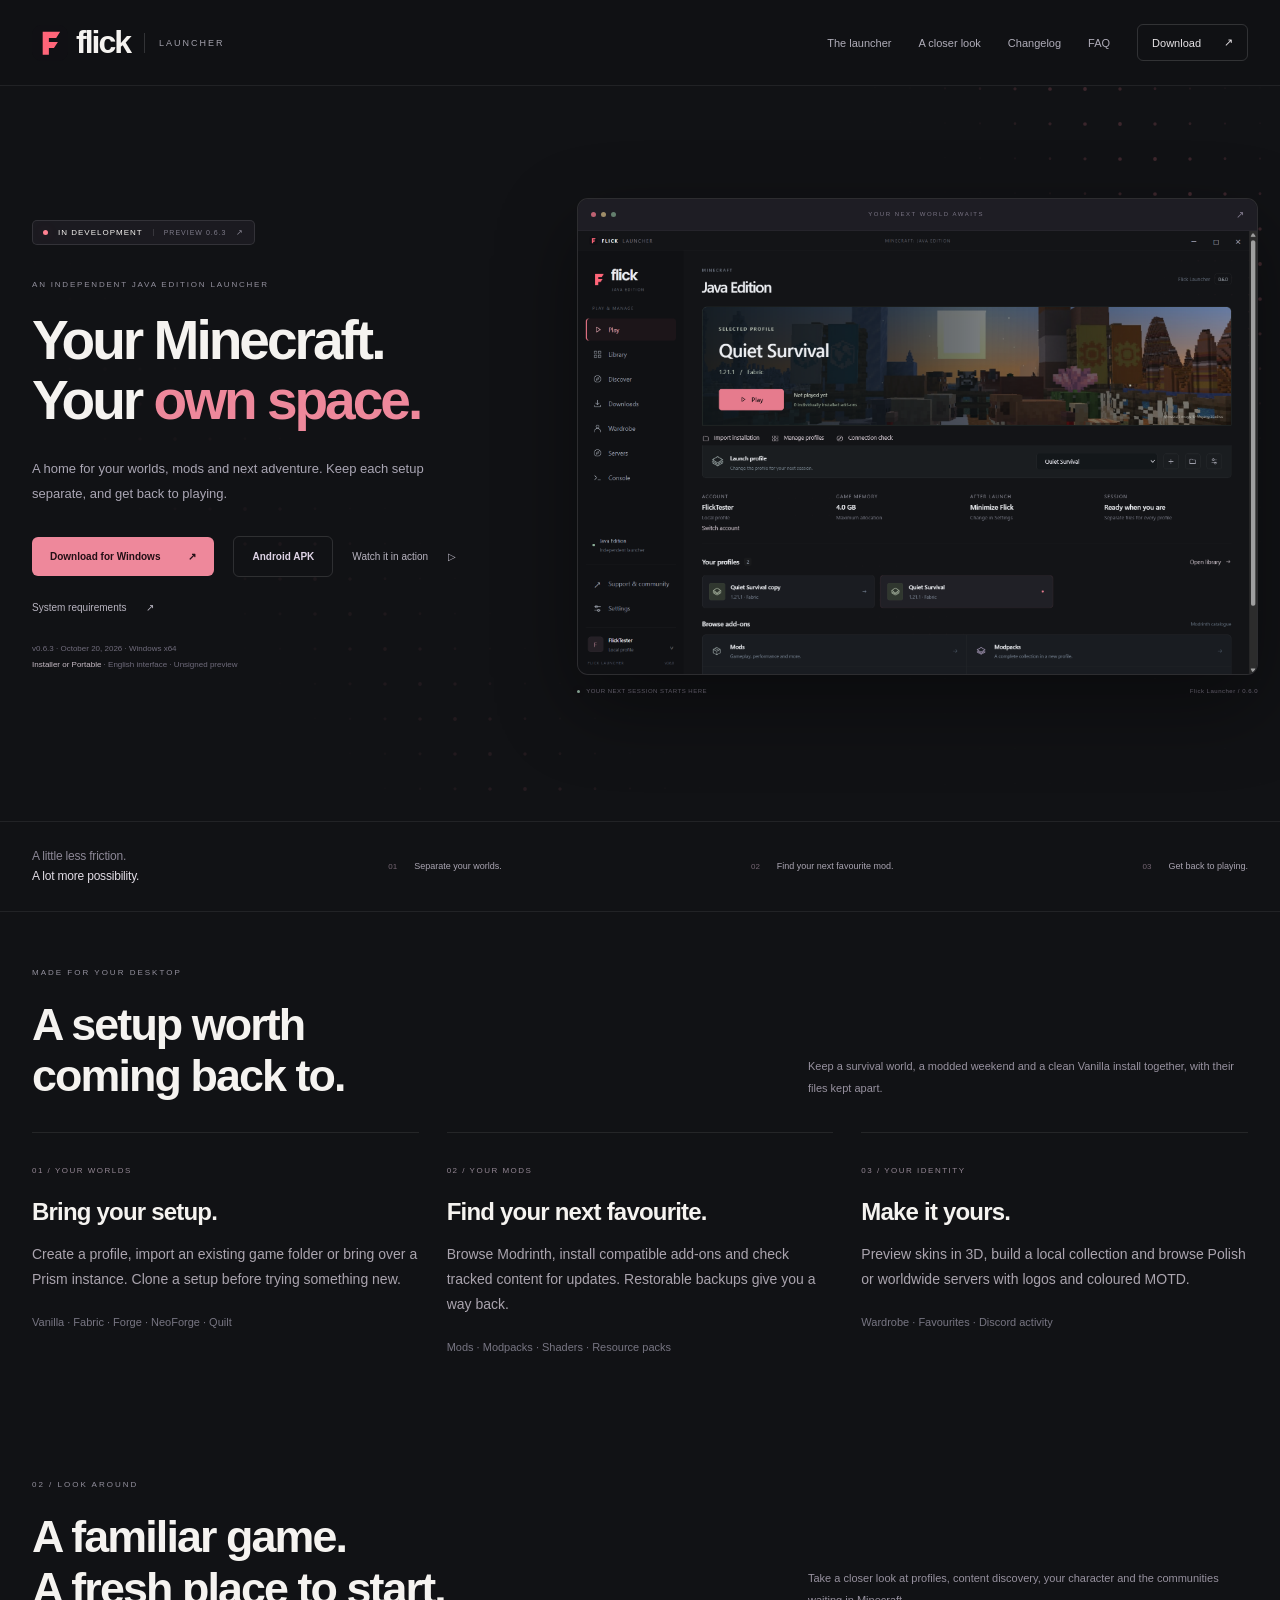
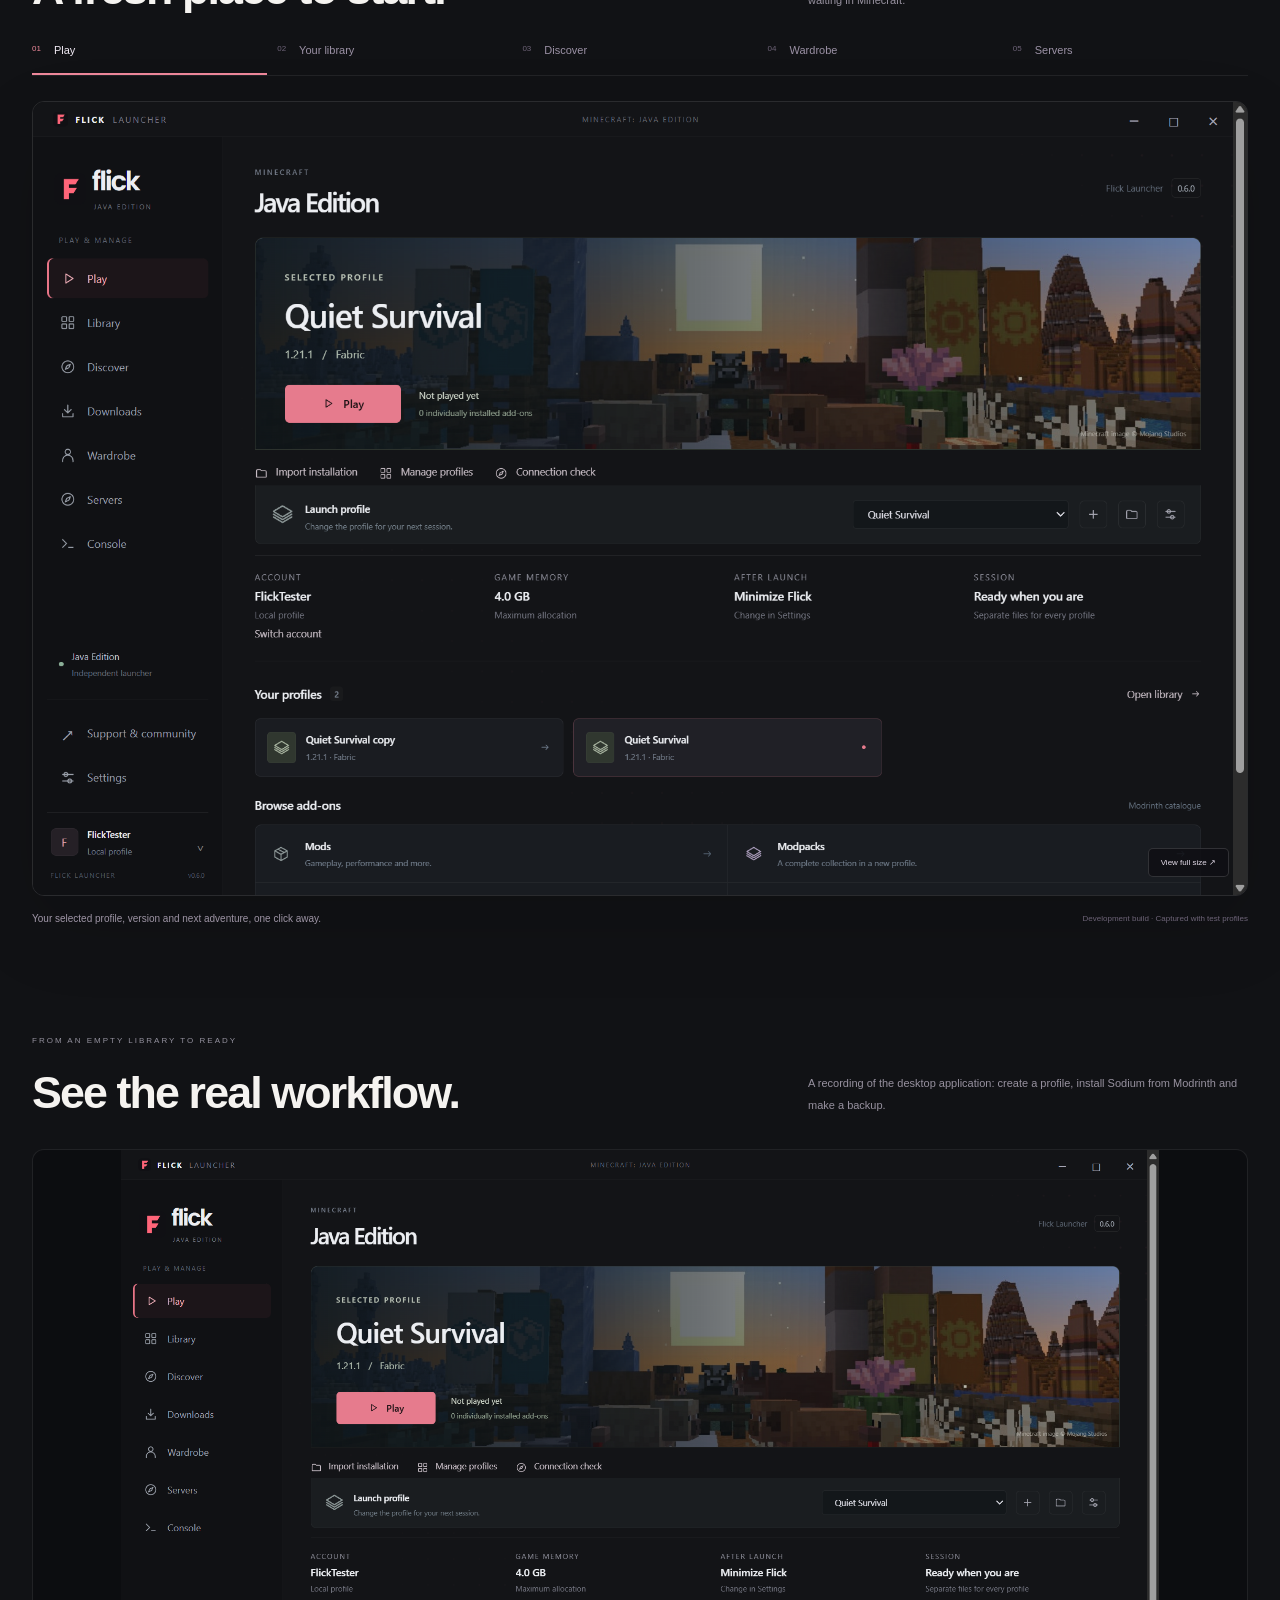
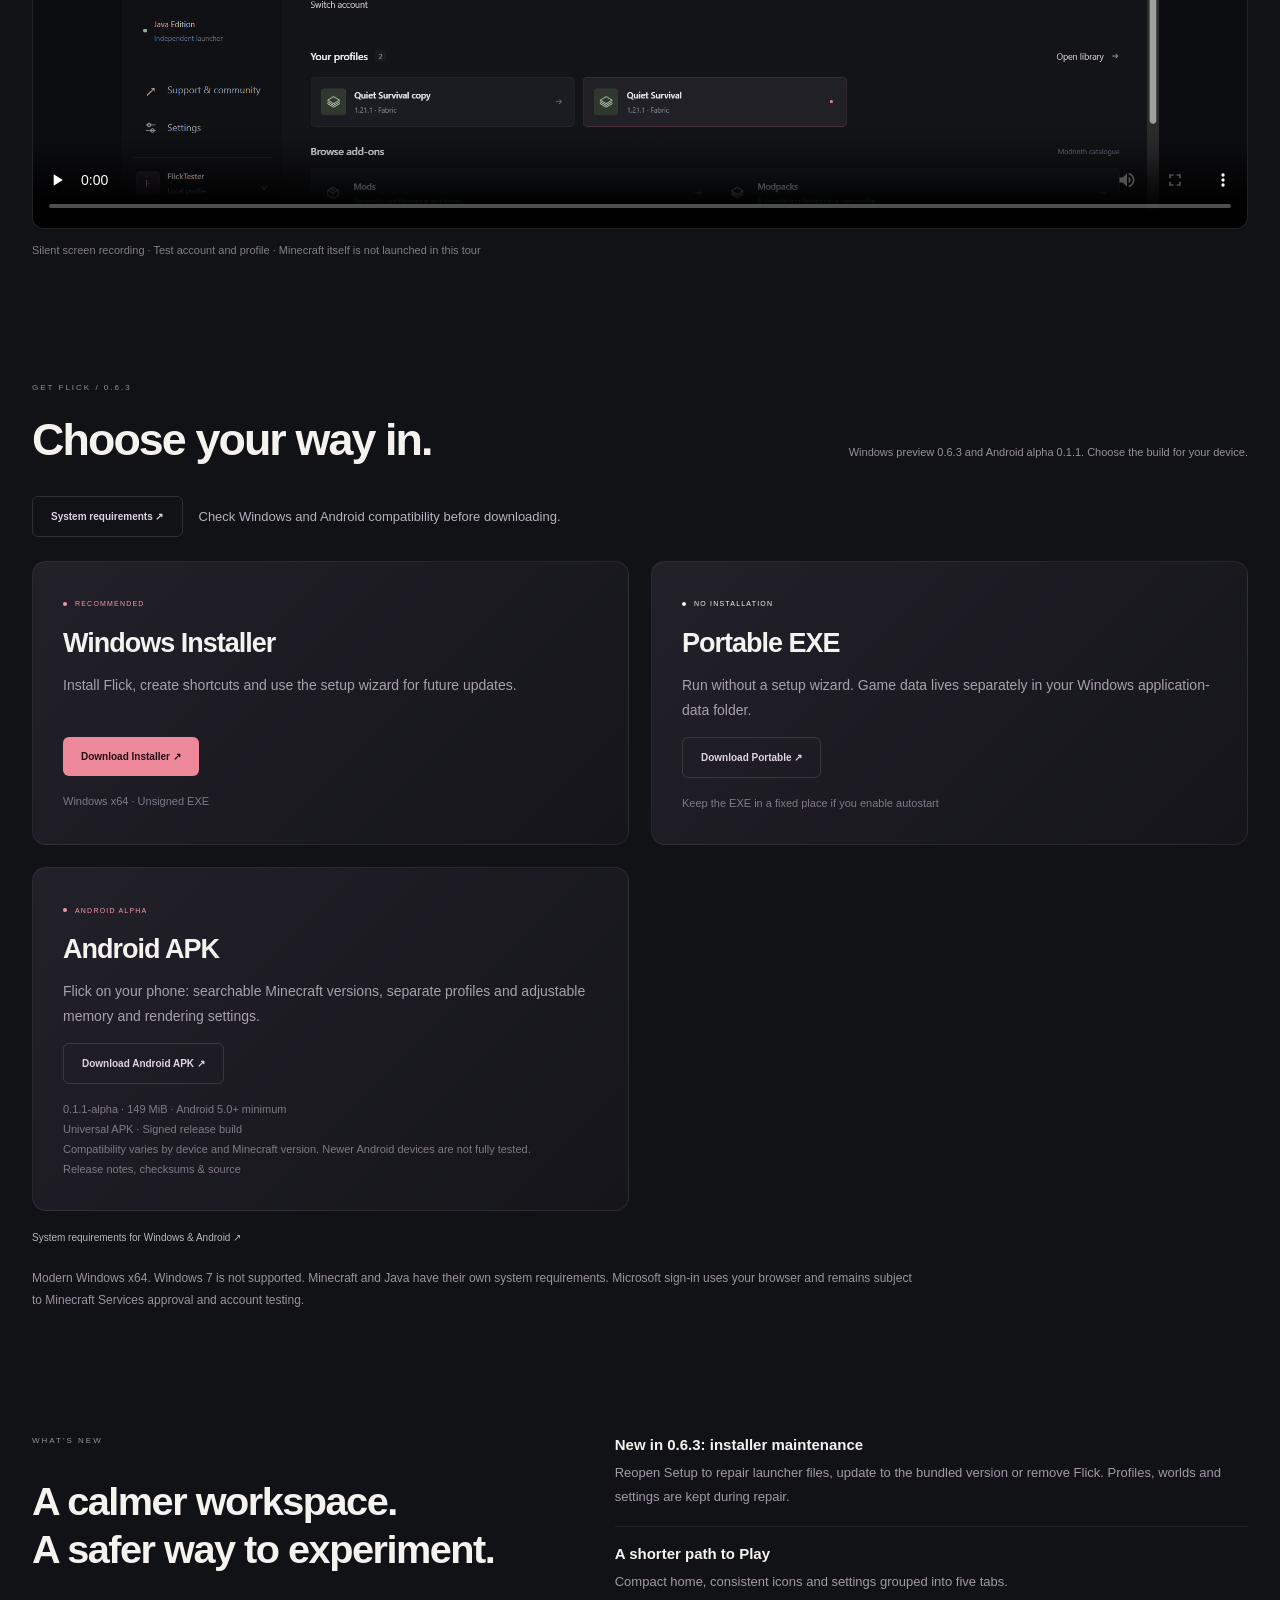
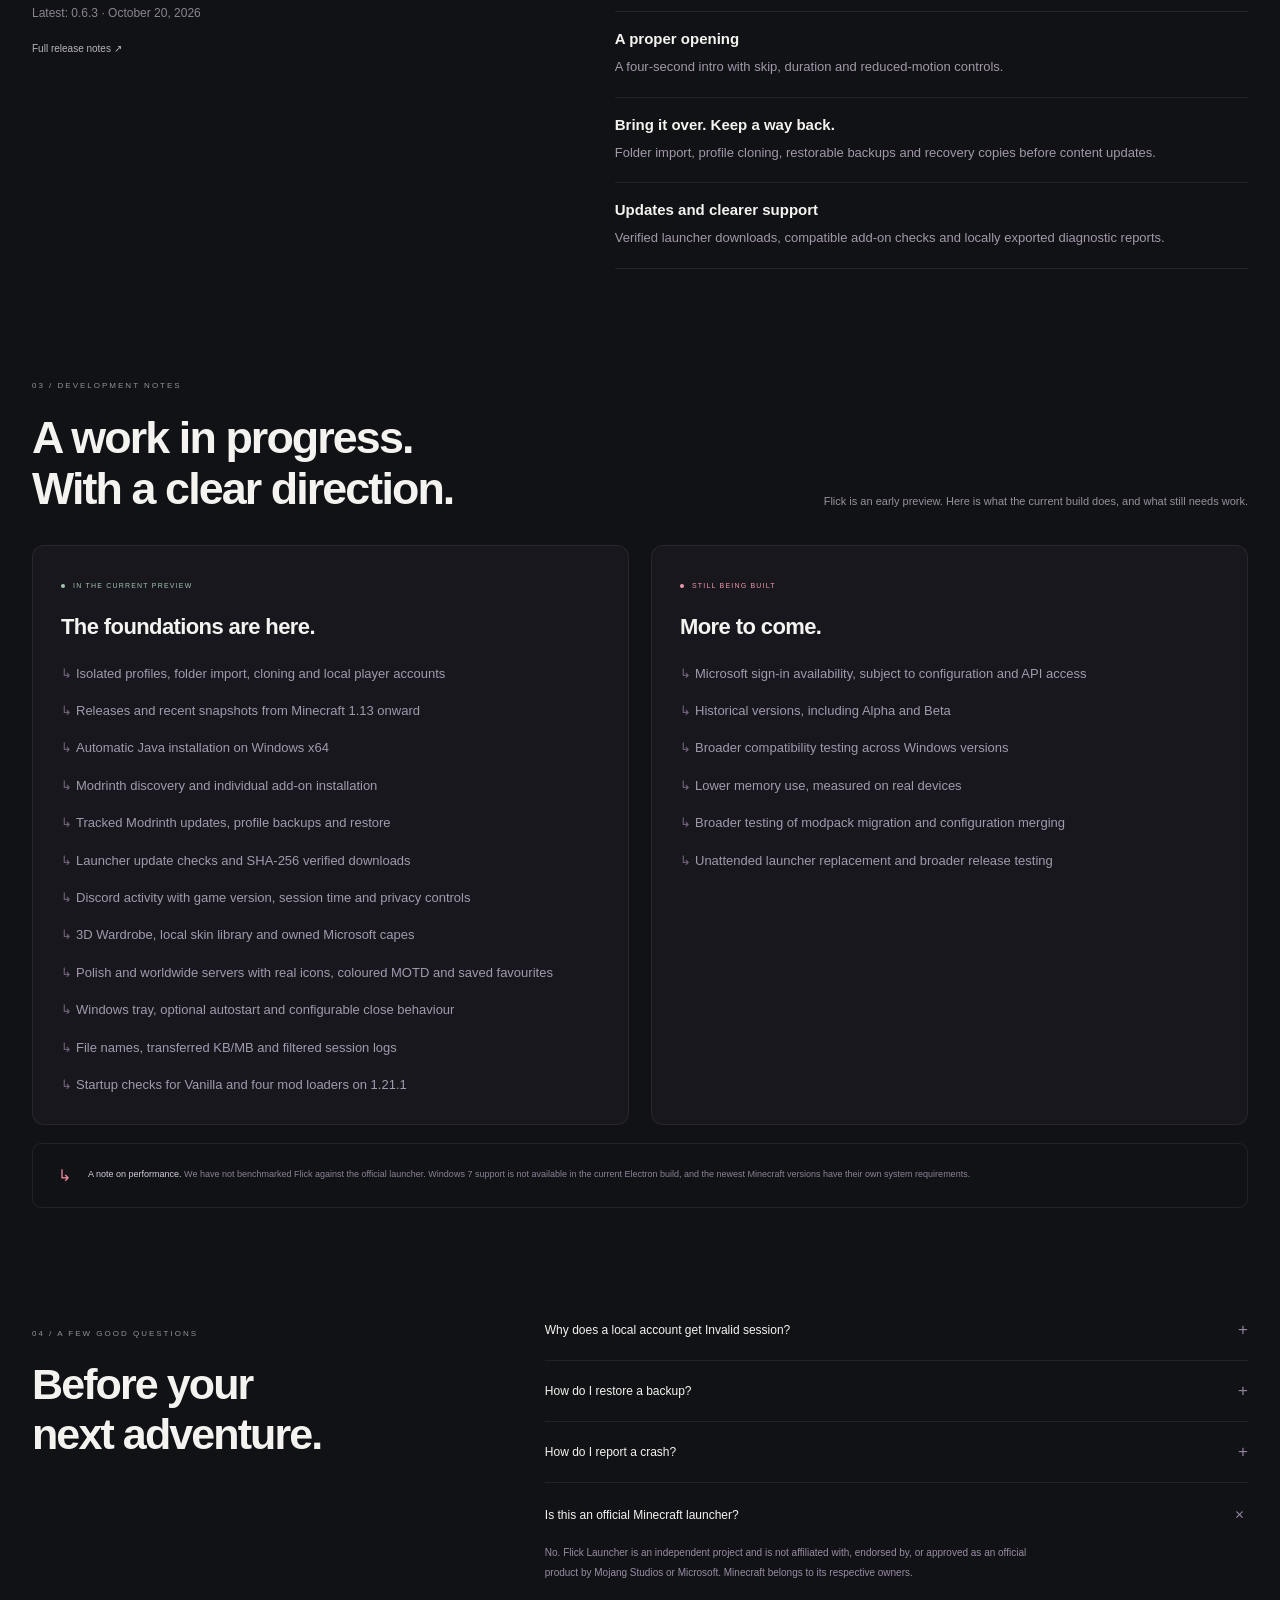
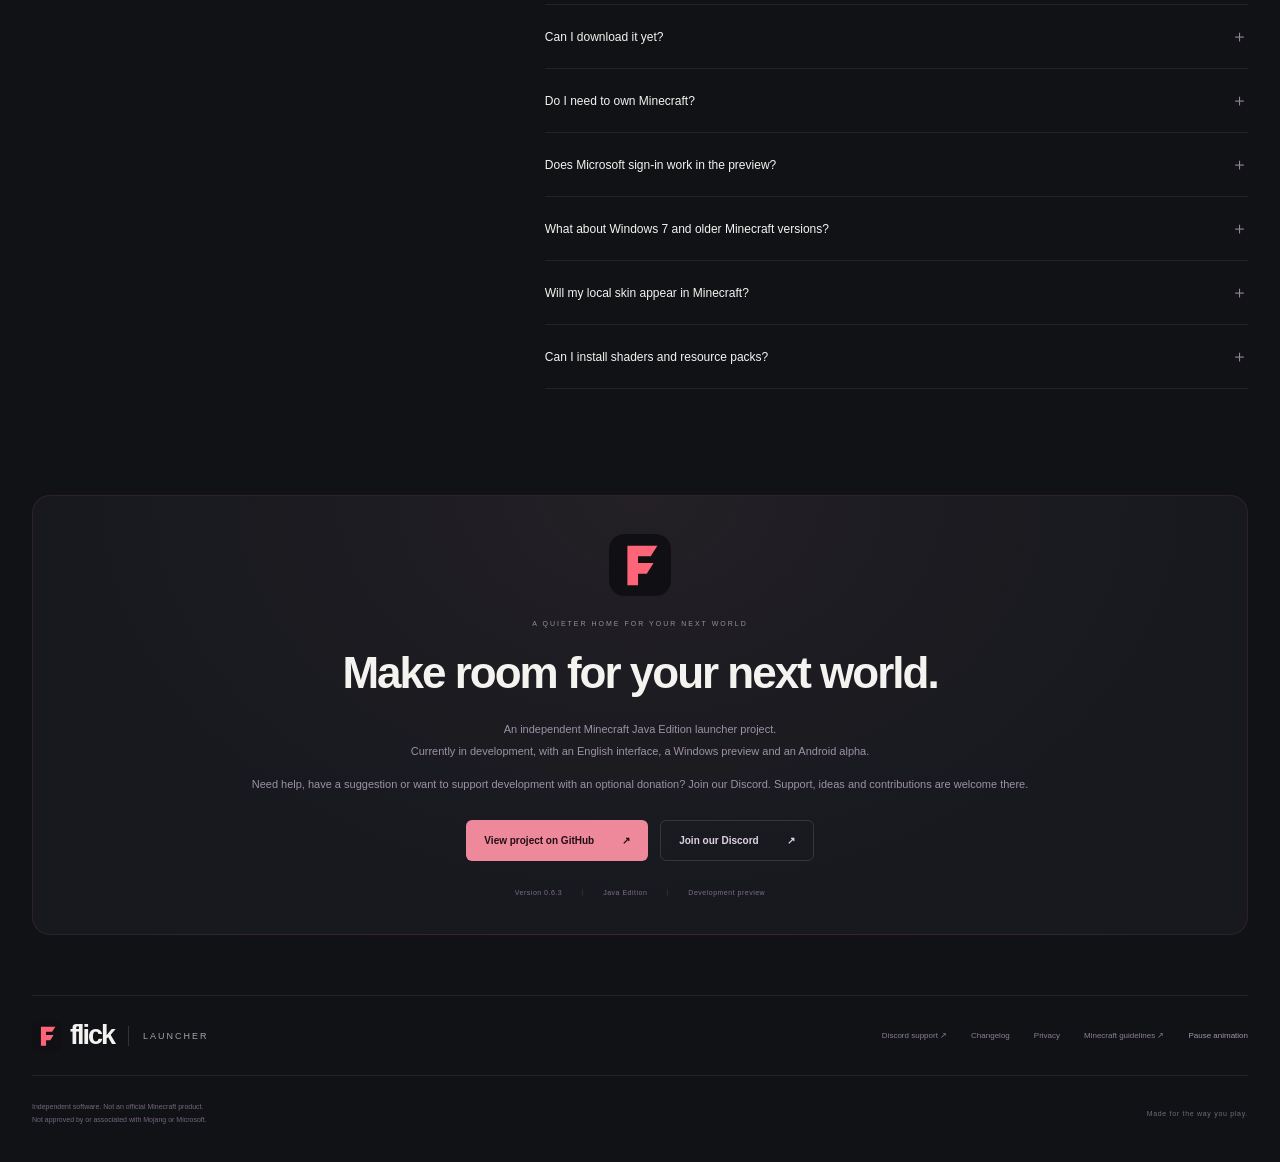
==== commit 501505b1: "Update Flick Launcher website" ====
--- a/site/index.html
+++ b/site/index.html
@@ -66,7 +66,7 @@
               >Download for Windows <span>&#8599;</span></a
             ><a class="button outline" href="#android-download">Android APK</a><a class="text-link" href="#demo">Watch it in action <span>&#9655;</span></a>
           </div>
-          <p class="hero-footnote">v0.6.3 &middot; October 20, 2026 &middot; Windows x64<br><a href="#download">Installer or Portable</a> &middot; English interface &middot; Unsigned preview</p>
+          <p class="requirements-shortcut"><a class="text-link" href="requirements.html">System requirements <span>&#8599;</span></a></p><p class="hero-footnote">v0.6.3 &middot; October 20, 2026 &middot; Windows x64<br><a href="#download">Installer or Portable</a> &middot; English interface &middot; Unsigned preview</p>
         </div>
         <div class="hero-visual">
           <div class="visual-glow"></div>
@@ -170,7 +170,7 @@
         </div>
       </section>
 <section id="demo" class="section-wrap demo-section" aria-labelledby="demo-heading"><div class="section-heading"><div><p class="eyebrow">FROM AN EMPTY LIBRARY TO READY</p><h2 id="demo-heading">See the real workflow.</h2></div><p>A recording of the desktop application: create a profile, install Sodium from Modrinth and make a backup.</p></div><video controls playsinline preload="none" poster="assets/launcher-home.png" aria-label="Flick Launcher setup demonstration"><source src="assets/launcher-tour.webm" type="video/webm">Your browser cannot play this recording. <a href="assets/launcher-tour.webm">Download the video</a>.</video><p class="video-caption">Silent screen recording &middot; Test account and profile &middot; Minecraft itself is not launched in this tour</p></section>
-<section id="download" class="section-wrap download-section" aria-labelledby="download-heading"><div class="section-heading"><div><p class="eyebrow">GET FLICK / 0.6.3</p><h2 id="download-heading">Choose your way in.</h2></div><p>Windows preview 0.6.3 and Android alpha 0.1.1. Choose the build for your device.</p></div><div class="download-grid"><article><span class="label coral">RECOMMENDED</span><h3>Windows Installer</h3><p>Install Flick, create shortcuts and use the setup wizard for future updates.</p><a class="button primary" href="https://github.com/OskarTrzaskawka/flick-launcher-site/releases/download/v0.6.3/Flick-Launcher-Setup.exe">Download Installer &#8599;</a><small>Windows x64 &middot; Unsigned EXE</small></article><article><span class="label">NO INSTALLATION</span><h3>Portable EXE</h3><p>Run without a setup wizard. Game data lives separately in your Windows application-data folder.</p><a class="button outline" href="https://github.com/OskarTrzaskawka/flick-launcher-site/releases/download/v0.6.3/Flick-Launcher-Portable.exe">Download Portable &#8599;</a><small>Keep the EXE in a fixed place if you enable autostart</small></article><article id="android-download"><span class="label coral">ANDROID ALPHA</span><h3>Android APK</h3><p>Flick on your phone: searchable Minecraft versions, separate profiles and adjustable memory and rendering settings.</p><a class="button outline" href="https://github.com/OskarTrzaskawka/flick-launcher-site/releases/download/android-v0.1.1-alpha/Flick-Launcher-Android-0.1.1-alpha-universal.apk">Download Android APK &#8599;</a><small>0.1.1-alpha &middot; 149 MiB &middot; Android 5.0+ minimum<br>Universal APK &middot; Signed release build<br>Compatibility varies by device and Minecraft version. Newer Android devices are not fully tested.<br><a href="https://github.com/OskarTrzaskawka/flick-launcher-site/releases/tag/android-v0.1.1-alpha">Release notes, checksums &amp; source</a></small></article></div><p><a class="text-link" href="requirements.html">System requirements for Windows &amp; Android &#8599;</a></p><p class="compatibility-note">Modern Windows x64. Windows 7 is not supported. Minecraft and Java have their own system requirements. Microsoft sign-in uses your browser and remains subject to Minecraft Services approval and account testing.</p></section>
+<section id="download" class="section-wrap download-section" aria-labelledby="download-heading"><div class="section-heading"><div><p class="eyebrow">GET FLICK / 0.6.3</p><h2 id="download-heading">Choose your way in.</h2></div><p>Windows preview 0.6.3 and Android alpha 0.1.1. Choose the build for your device.</p></div><div class="download-requirements"><a class="button outline" href="requirements.html">System requirements &#8599;</a><span>Check Windows and Android compatibility before downloading.</span></div><div class="download-grid"><article><span class="label coral">RECOMMENDED</span><h3>Windows Installer</h3><p>Install Flick, create shortcuts and use the setup wizard for future updates.</p><a class="button primary" href="https://github.com/OskarTrzaskawka/flick-launcher-site/releases/download/v0.6.3/Flick-Launcher-Setup.exe">Download Installer &#8599;</a><small>Windows x64 &middot; Unsigned EXE</small></article><article><span class="label">NO INSTALLATION</span><h3>Portable EXE</h3><p>Run without a setup wizard. Game data lives separately in your Windows application-data folder.</p><a class="button outline" href="https://github.com/OskarTrzaskawka/flick-launcher-site/releases/download/v0.6.3/Flick-Launcher-Portable.exe">Download Portable &#8599;</a><small>Keep the EXE in a fixed place if you enable autostart</small></article><article id="android-download"><span class="label coral">ANDROID ALPHA</span><h3>Android APK</h3><p>Flick on your phone: searchable Minecraft versions, separate profiles and adjustable memory and rendering settings.</p><a class="button outline" href="https://github.com/OskarTrzaskawka/flick-launcher-site/releases/download/android-v0.1.1-alpha/Flick-Launcher-Android-0.1.1-alpha-universal.apk">Download Android APK &#8599;</a><small>0.1.1-alpha &middot; 149 MiB &middot; Android 5.0+ minimum<br>Universal APK &middot; Signed release build<br>Compatibility varies by device and Minecraft version. Newer Android devices are not fully tested.<br><a href="https://github.com/OskarTrzaskawka/flick-launcher-site/releases/tag/android-v0.1.1-alpha">Release notes, checksums &amp; source</a></small></article></div><p><a class="text-link" href="requirements.html">System requirements for Windows &amp; Android &#8599;</a></p><p class="compatibility-note">Modern Windows x64. Windows 7 is not supported. Minecraft and Java have their own system requirements. Microsoft sign-in uses your browser and remains subject to Minecraft Services approval and account testing.</p></section>
 <section id="release-notes" class="section-wrap release-section" aria-labelledby="release-heading"><div><p class="eyebrow">WHAT'S NEW</p><h2 id="release-heading">A calmer workspace.<br>A safer way to experiment.</h2><p>Latest: 0.6.3 &middot; October 20, 2026</p><a class="text-link" href="changelog.html">Full release notes &#8599;</a></div><ul class="release-list"><li><strong>New in 0.6.3: installer maintenance</strong><span>Reopen Setup to repair launcher files, update to the bundled version or remove Flick. Profiles, worlds and settings are kept during repair.</span></li><li><strong>A shorter path to Play</strong><span>Compact home, consistent icons and settings grouped into five tabs.</span></li><li><strong>A proper opening</strong><span>A four-second intro with skip, duration and reduced-motion controls.</span></li><li><strong>Bring it over. Keep a way back.</strong><span>Folder import, profile cloning, restorable backups and recovery copies before content updates.</span></li><li><strong>Updates and clearer support</strong><span>Verified launcher downloads, compatible add-on checks and locally exported diagnostic reports.</span></li></ul></section>
       <section
         class="development section-wrap"
--- a/site/workspace.css
+++ b/site/workspace.css
@@ -8,3 +8,5 @@
 .status-card{padding:28px}.status-card li{font-size:13px;line-height:1.8}.status-grid{gap:22px}.project{padding-top:50px;padding-bottom:60px}.project-banner{padding:38px 28px}.project-banner h2{font-size:clamp(30px,3.5vw,44px)}.intro-strip{padding-top:24px;padding-bottom:24px}.faq{gap:44px}
 @media(max-width:900px){.hero{grid-template-columns:1fr;padding-top:42px}.hero-copy{max-width:640px}.hero-visual{max-width:100%;margin-top:15px}.benefit-grid{gap:20px}.benefit-grid h3{font-size:21px}.release-section{gap:30px}.hero-description{max-width:520px}}
 @media(max-width:600px){.hero{padding-top:30px}.features,.inside,.development,.faq,.demo-section,.download-section,.release-section{padding-top:36px;padding-bottom:36px}.benefit-grid,.download-grid,.release-section{grid-template-columns:1fr}.benefit-grid{gap:14px}.benefit-grid article{padding-top:20px}.download-grid article{padding:24px}.gallery-tabs{gap:2px}.gallery-tabs button{padding:10px 6px}.hero-actions{gap:15px}.download-grid p{min-height:0}.project-banner{padding:30px 18px}}
+
+.requirements-shortcut{margin:20px 0 0}.download-requirements{display:flex;align-items:center;flex-wrap:wrap;gap:16px;margin-bottom:24px}.download-requirements>span{font-size:13px;color:#b7b1c0}
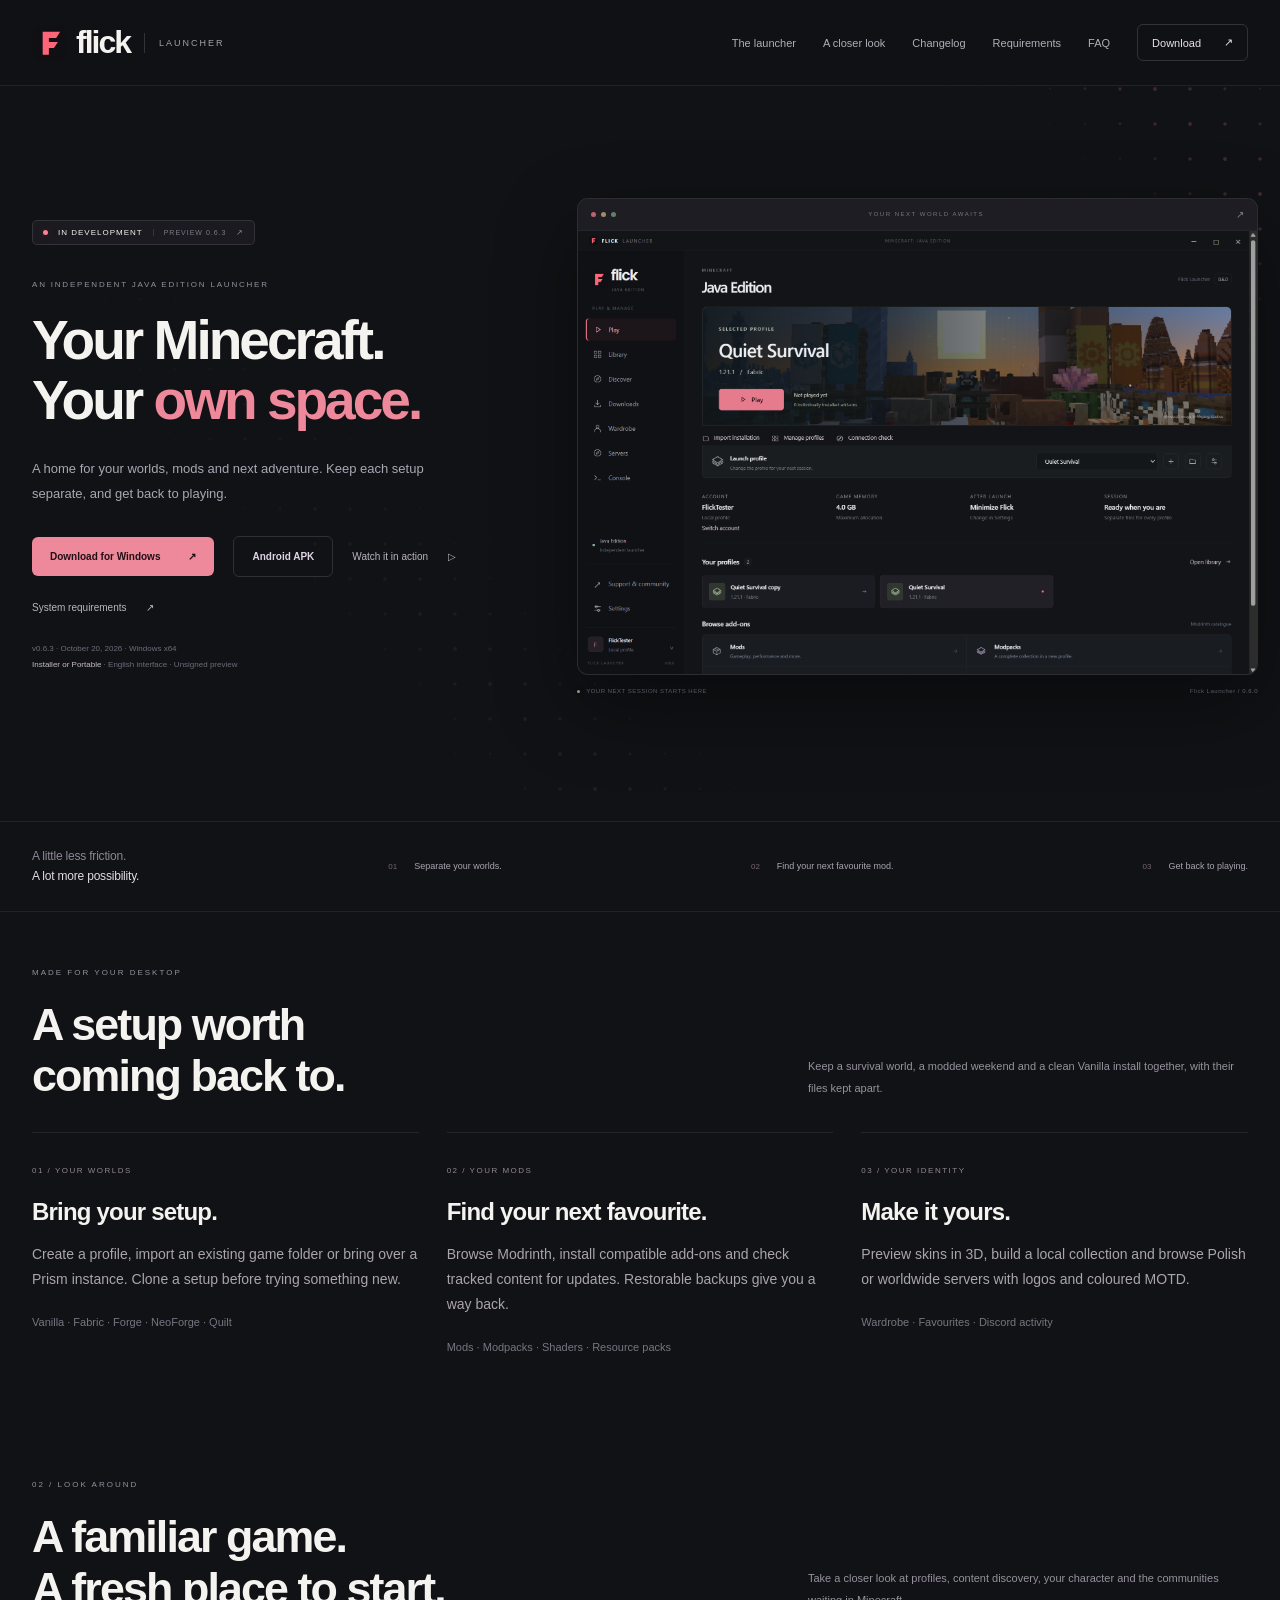
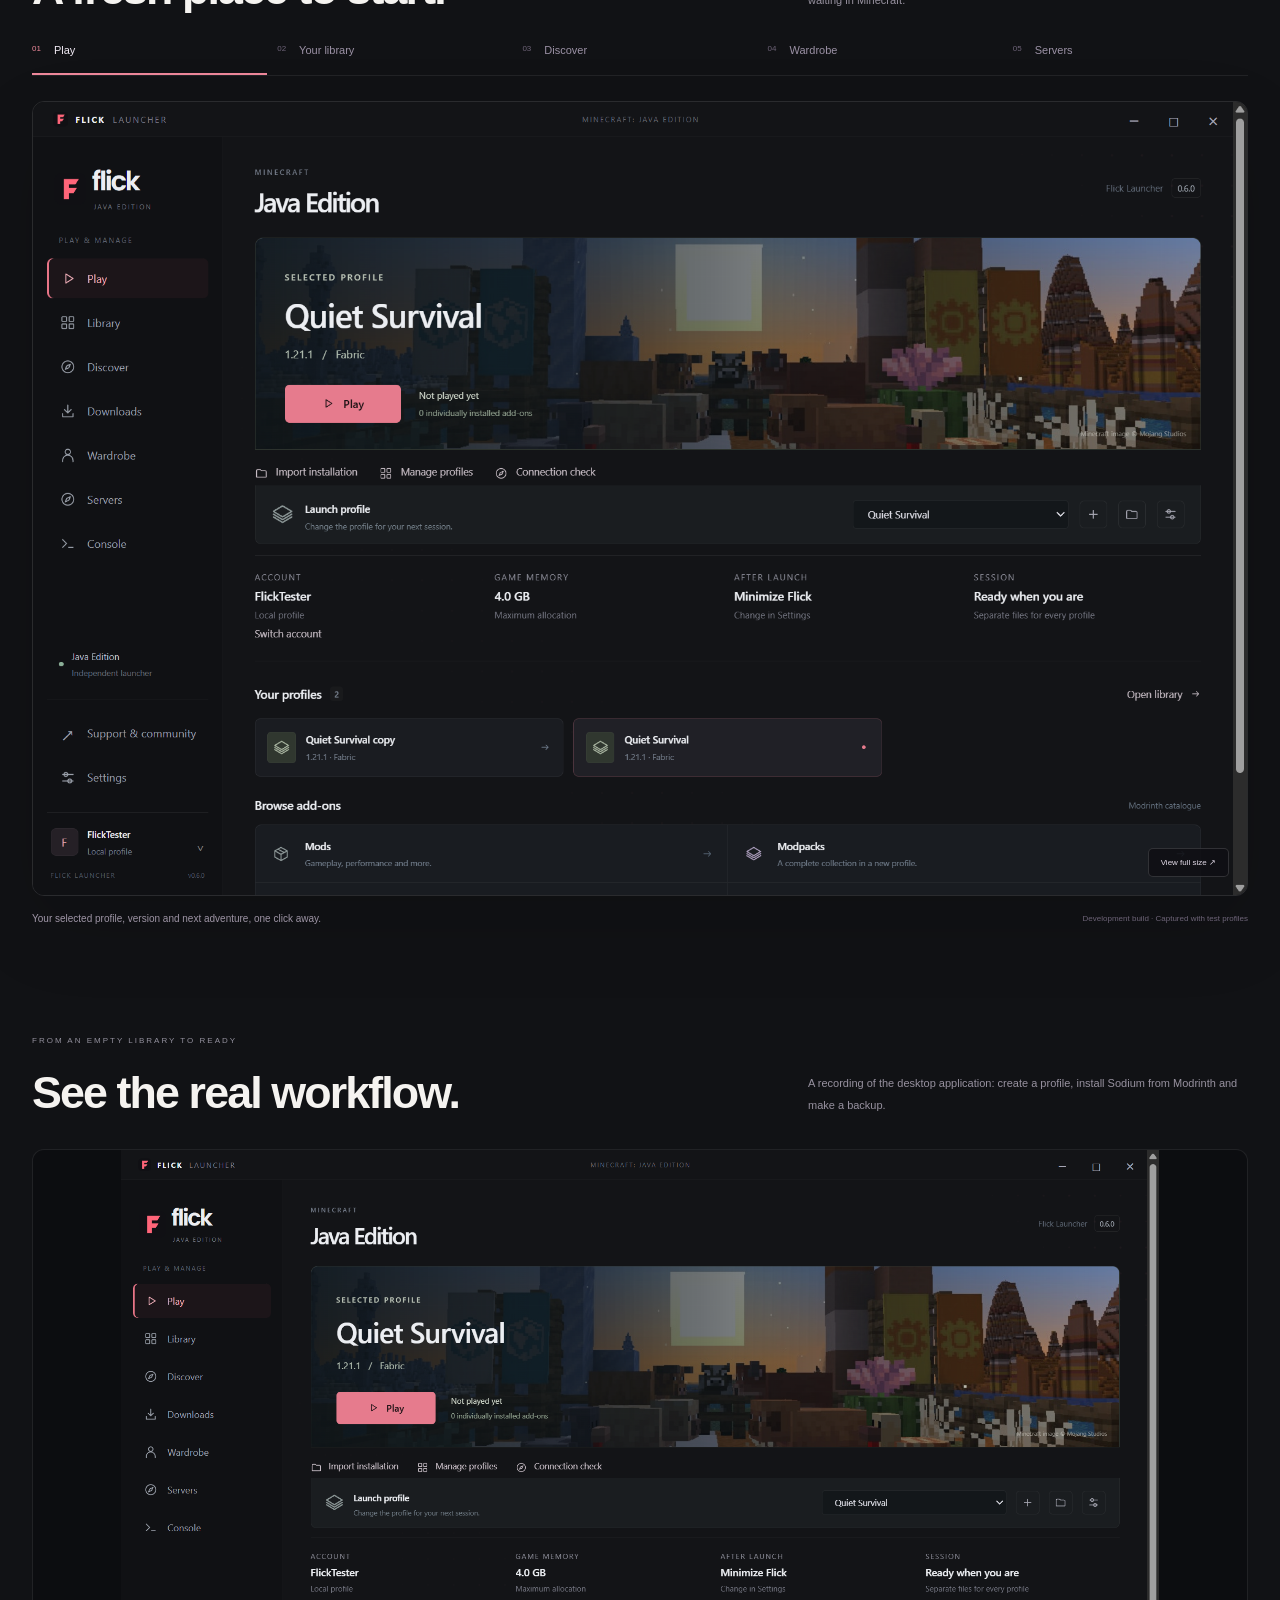
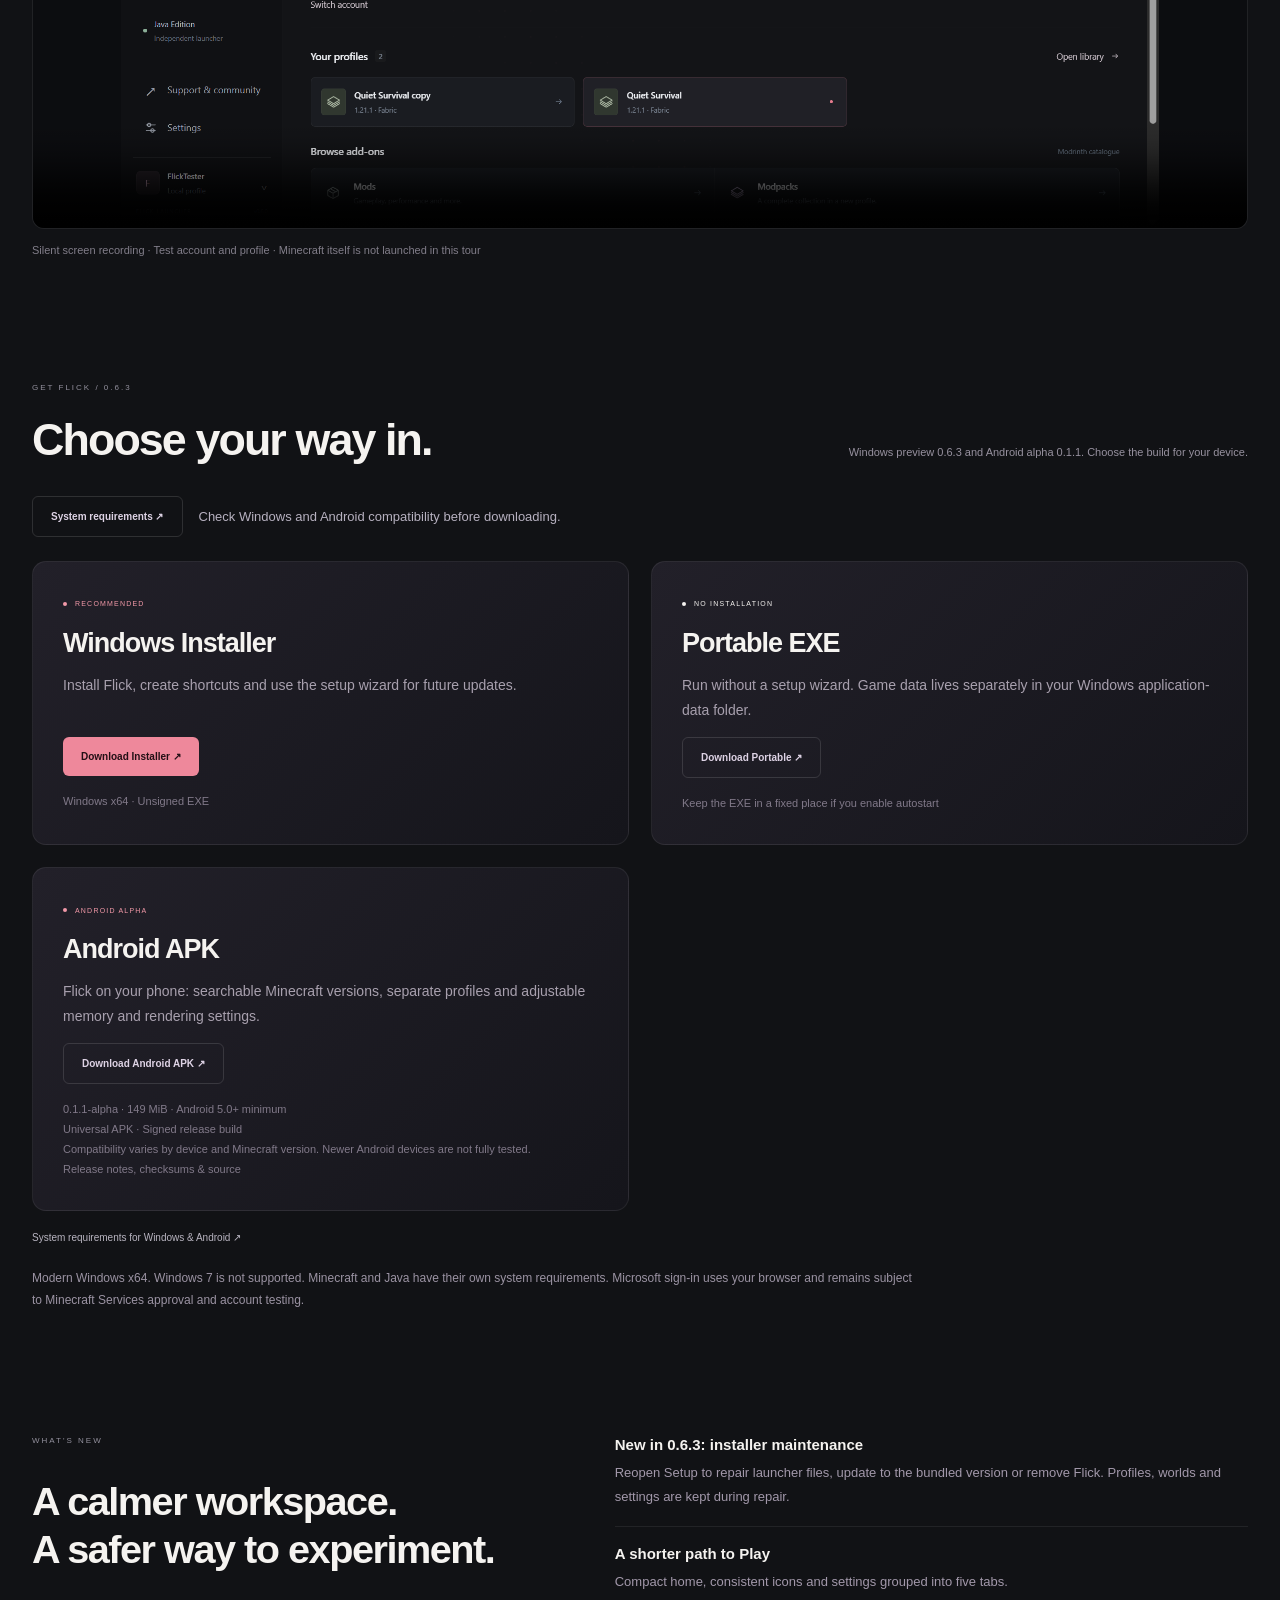
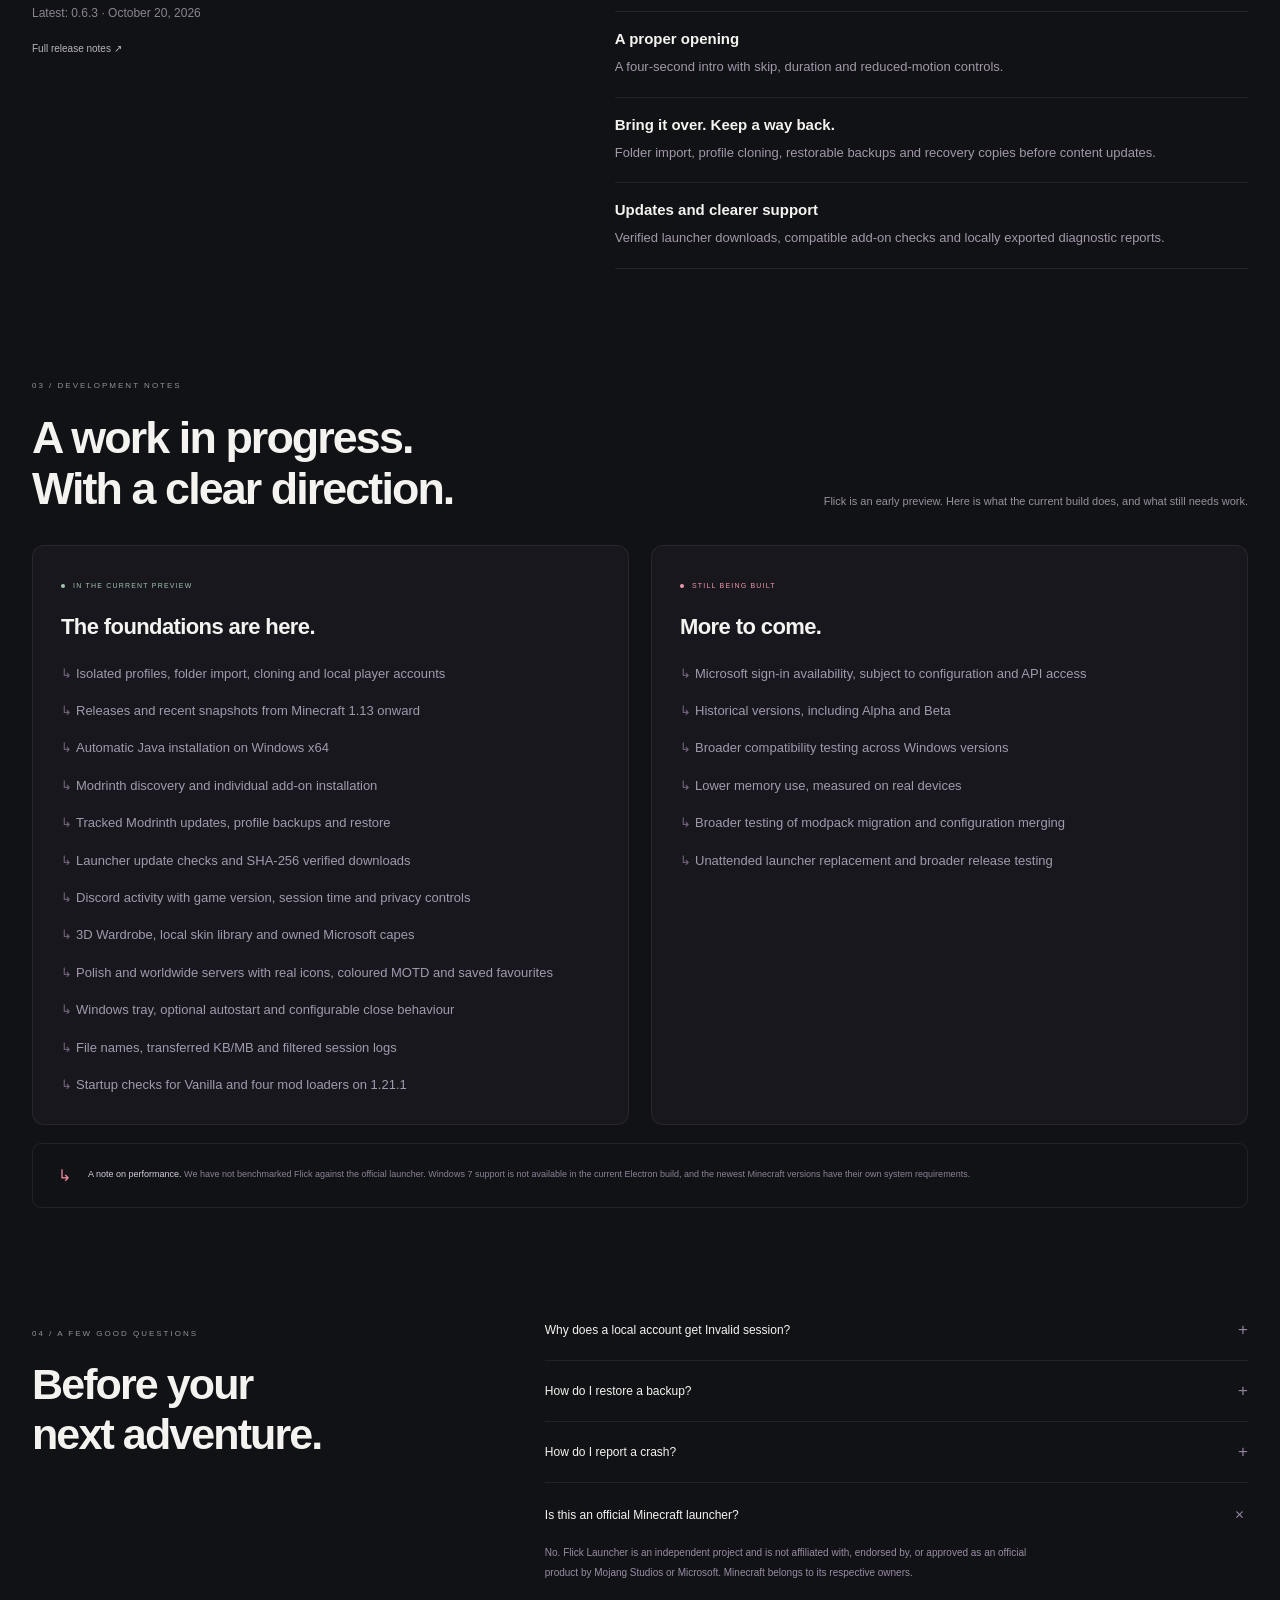
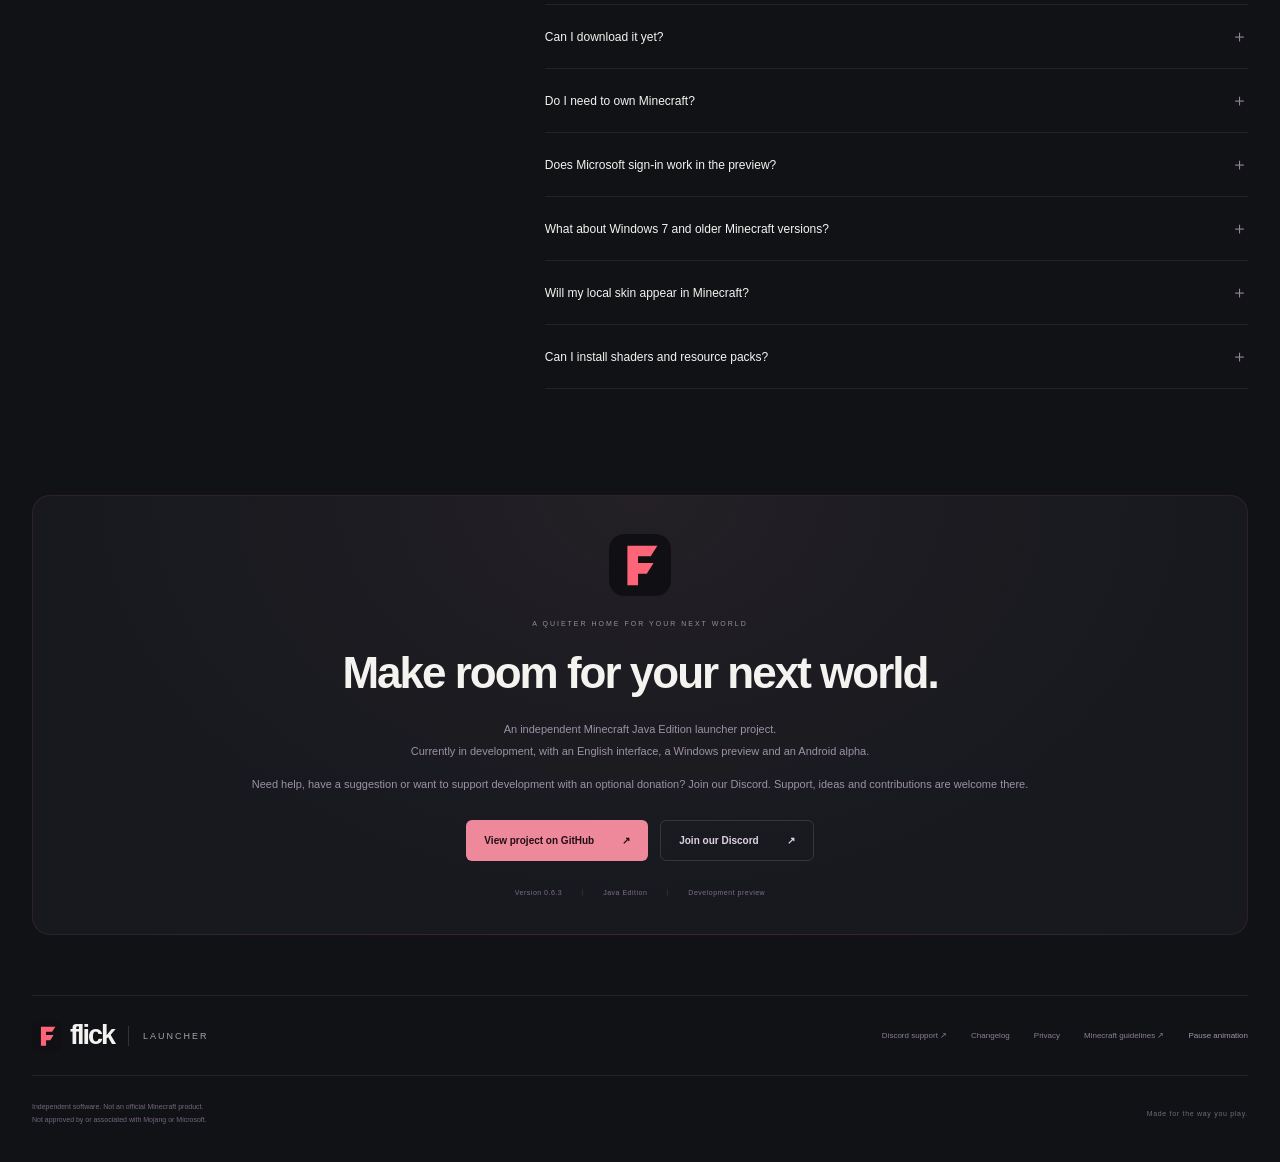
==== commit 54bba567: "Update Flick Launcher website" ====
--- a/site/index.html
+++ b/site/index.html
@@ -43,7 +43,7 @@
         </button>
         <nav id="navigation" aria-label="Main navigation">
           <a href="#features">The launcher</a><a href="#inside">A closer look</a
-          ><a href="changelog.html">Changelog</a><a href="#faq">FAQ</a
+          ><a href="changelog.html">Changelog</a><a href="requirements.html">Requirements</a><a href="#faq">FAQ</a
           ><a class="nav-cta" href="#download">Download <span>↗</span></a>
         </nav>
       </div>
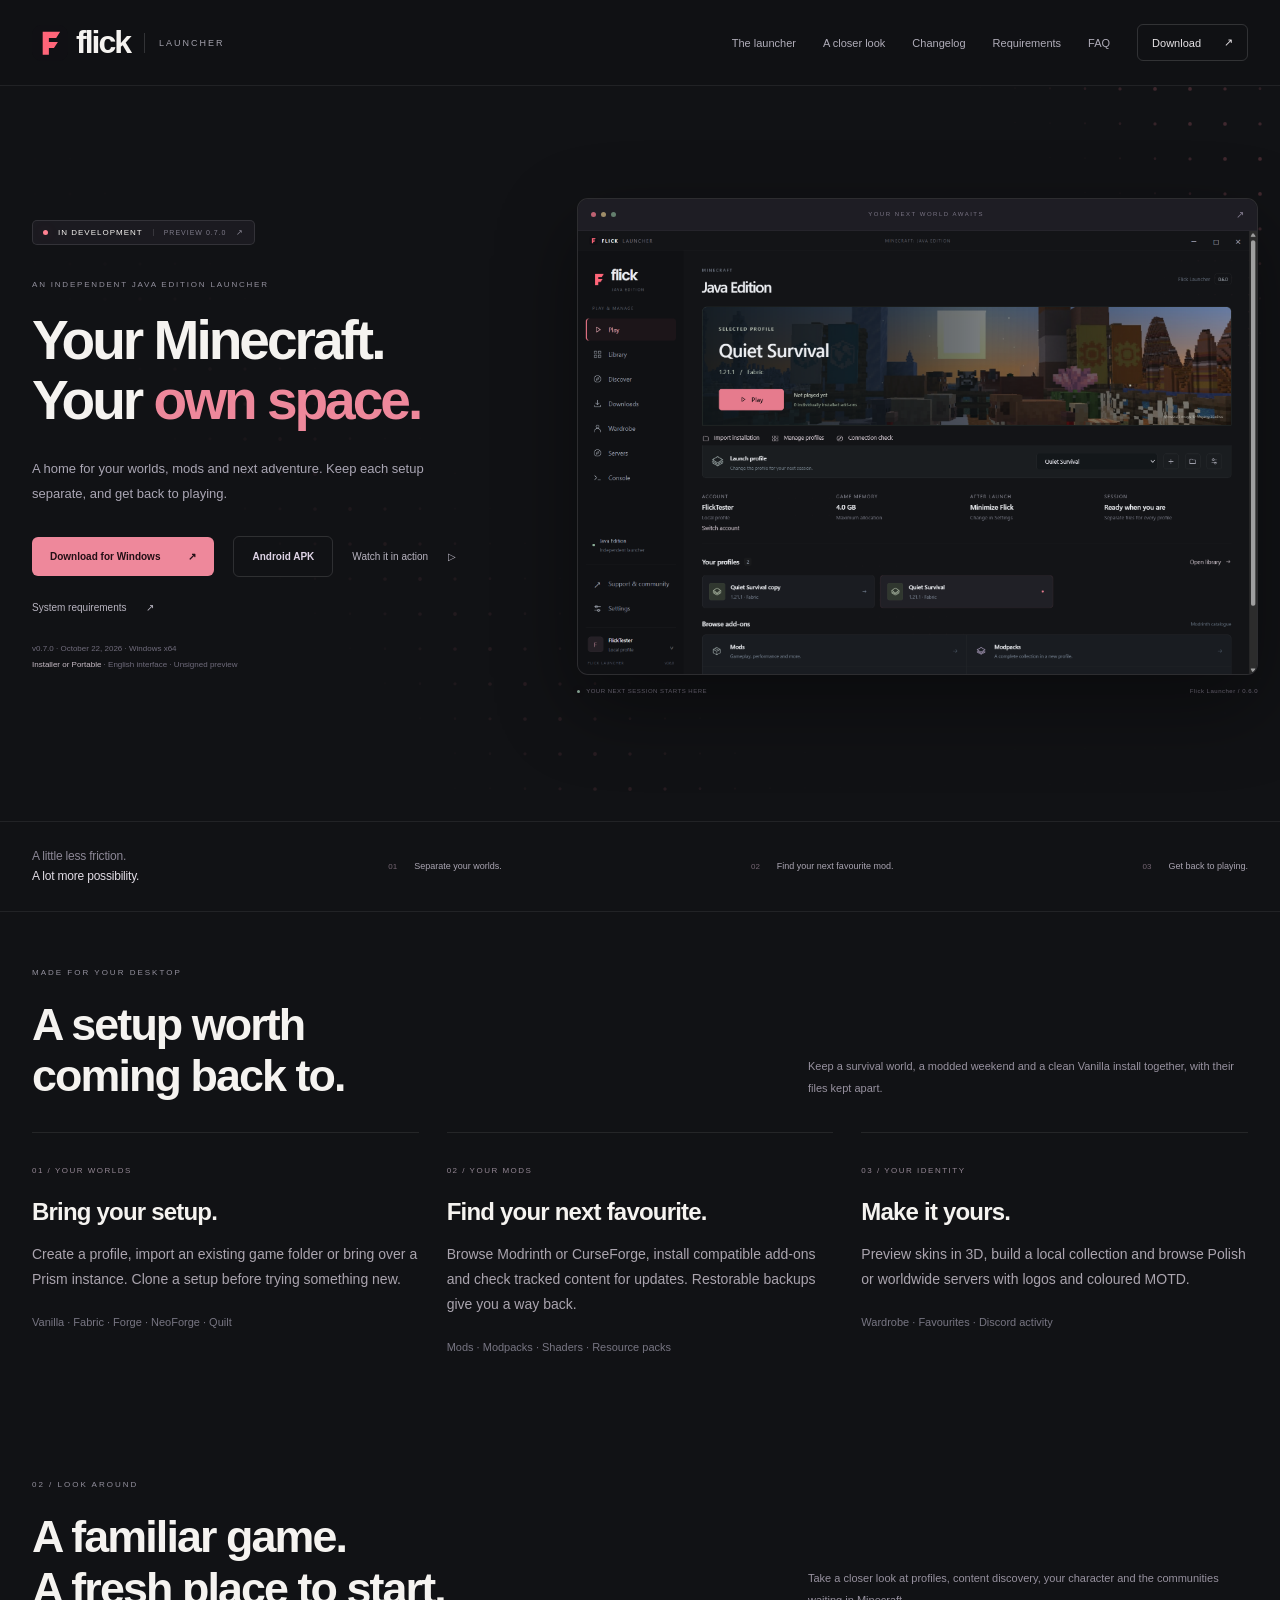
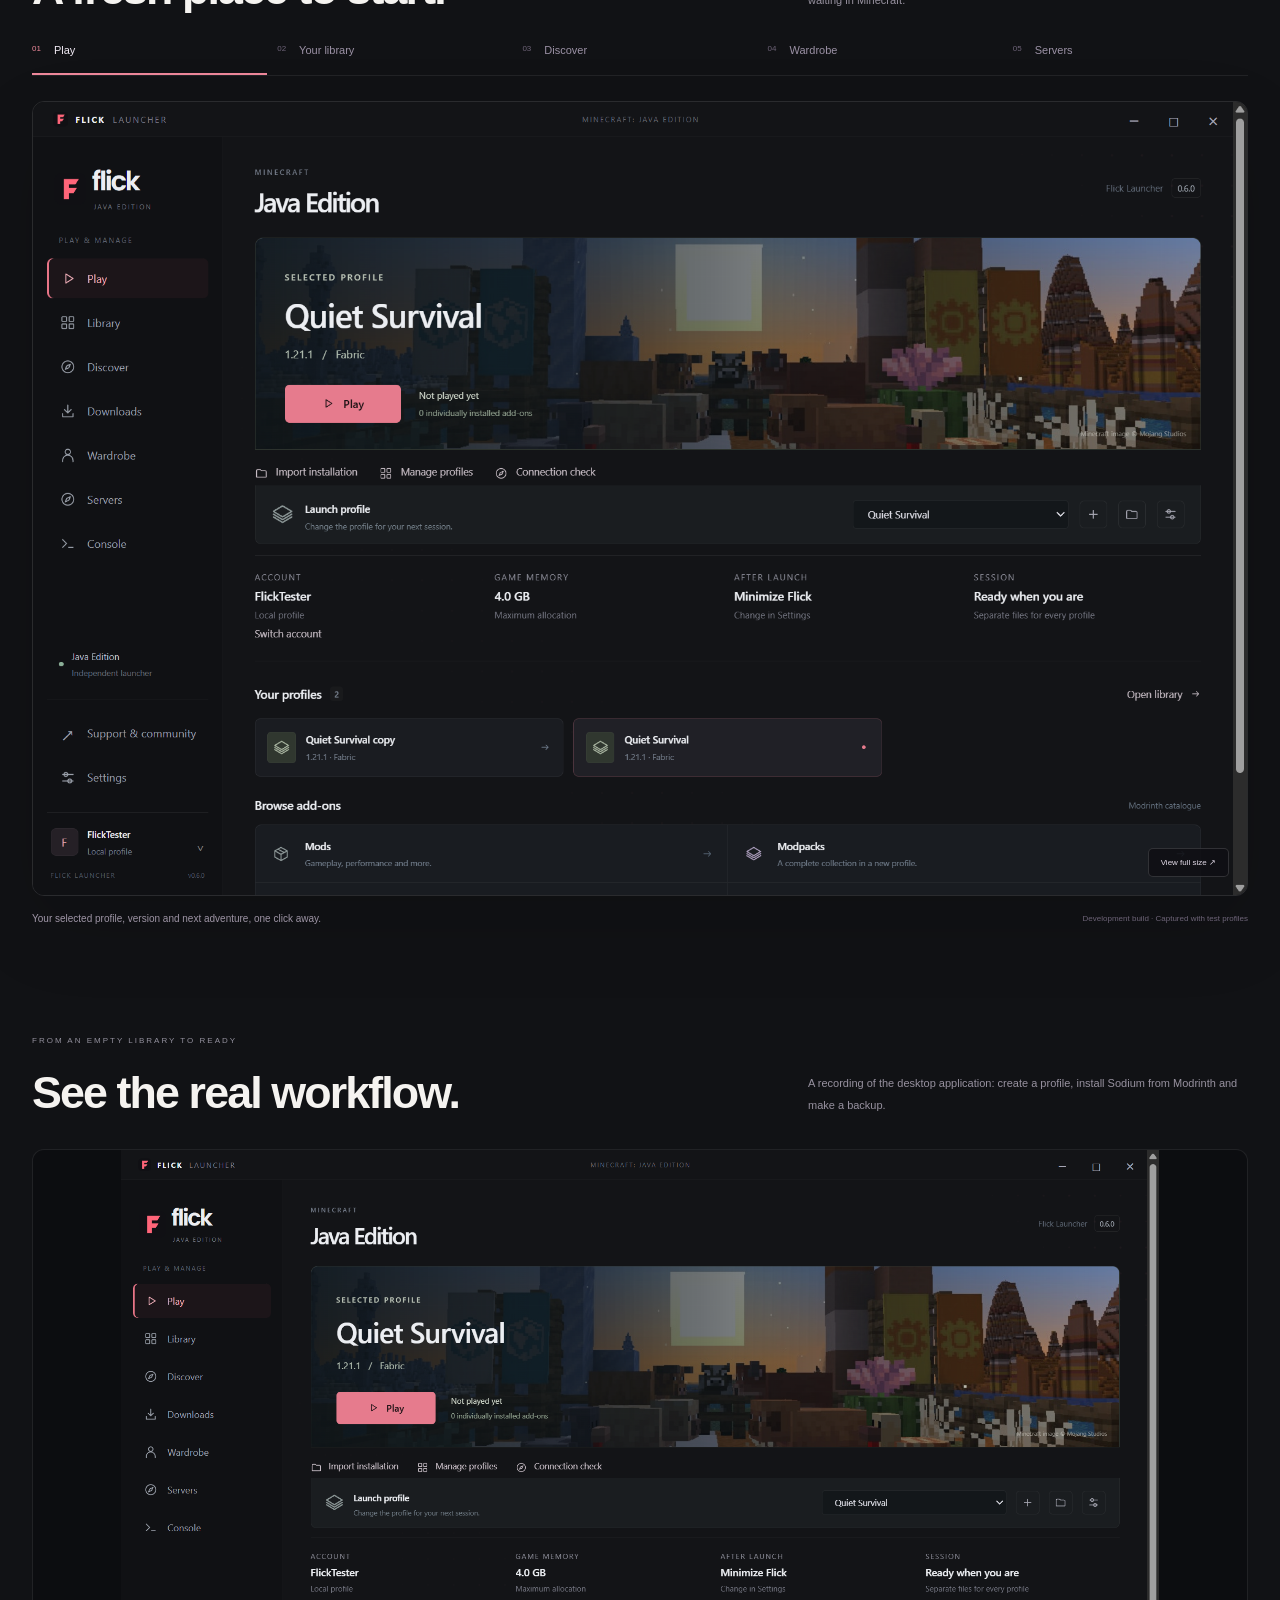
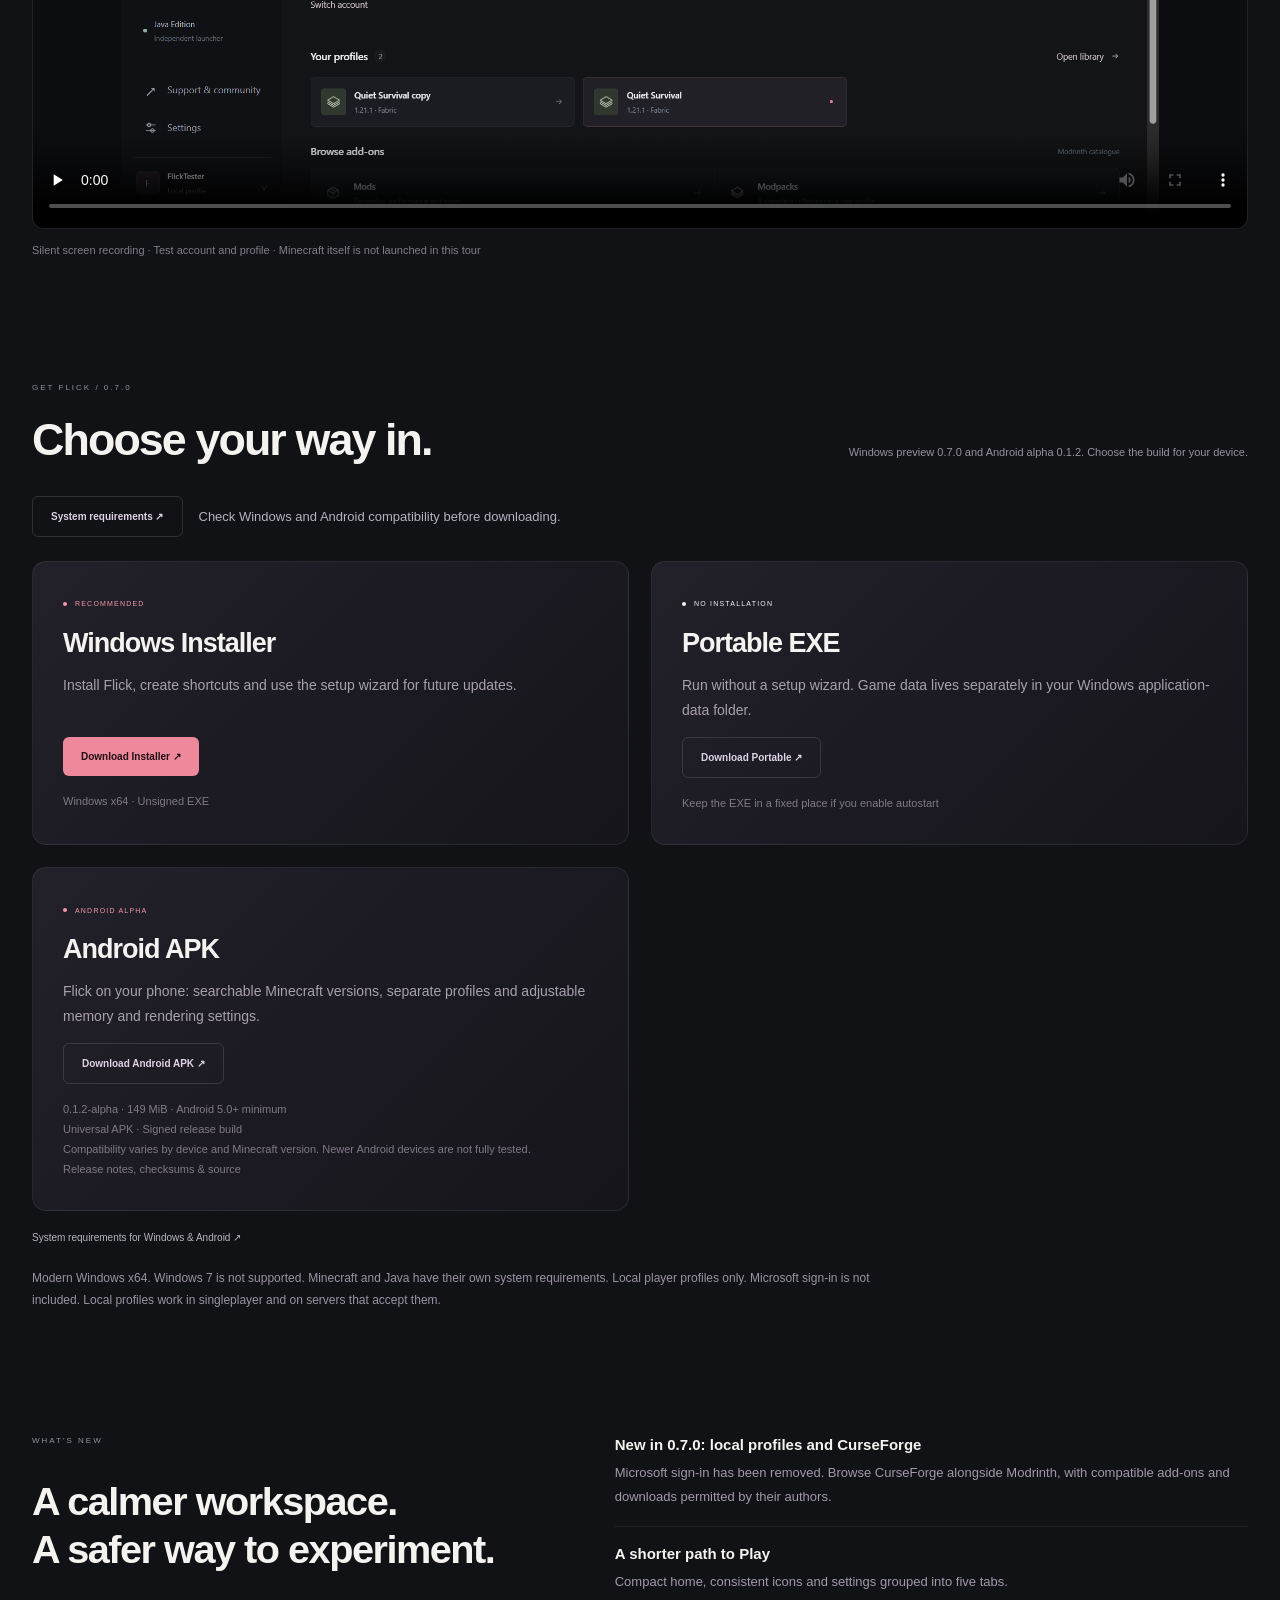
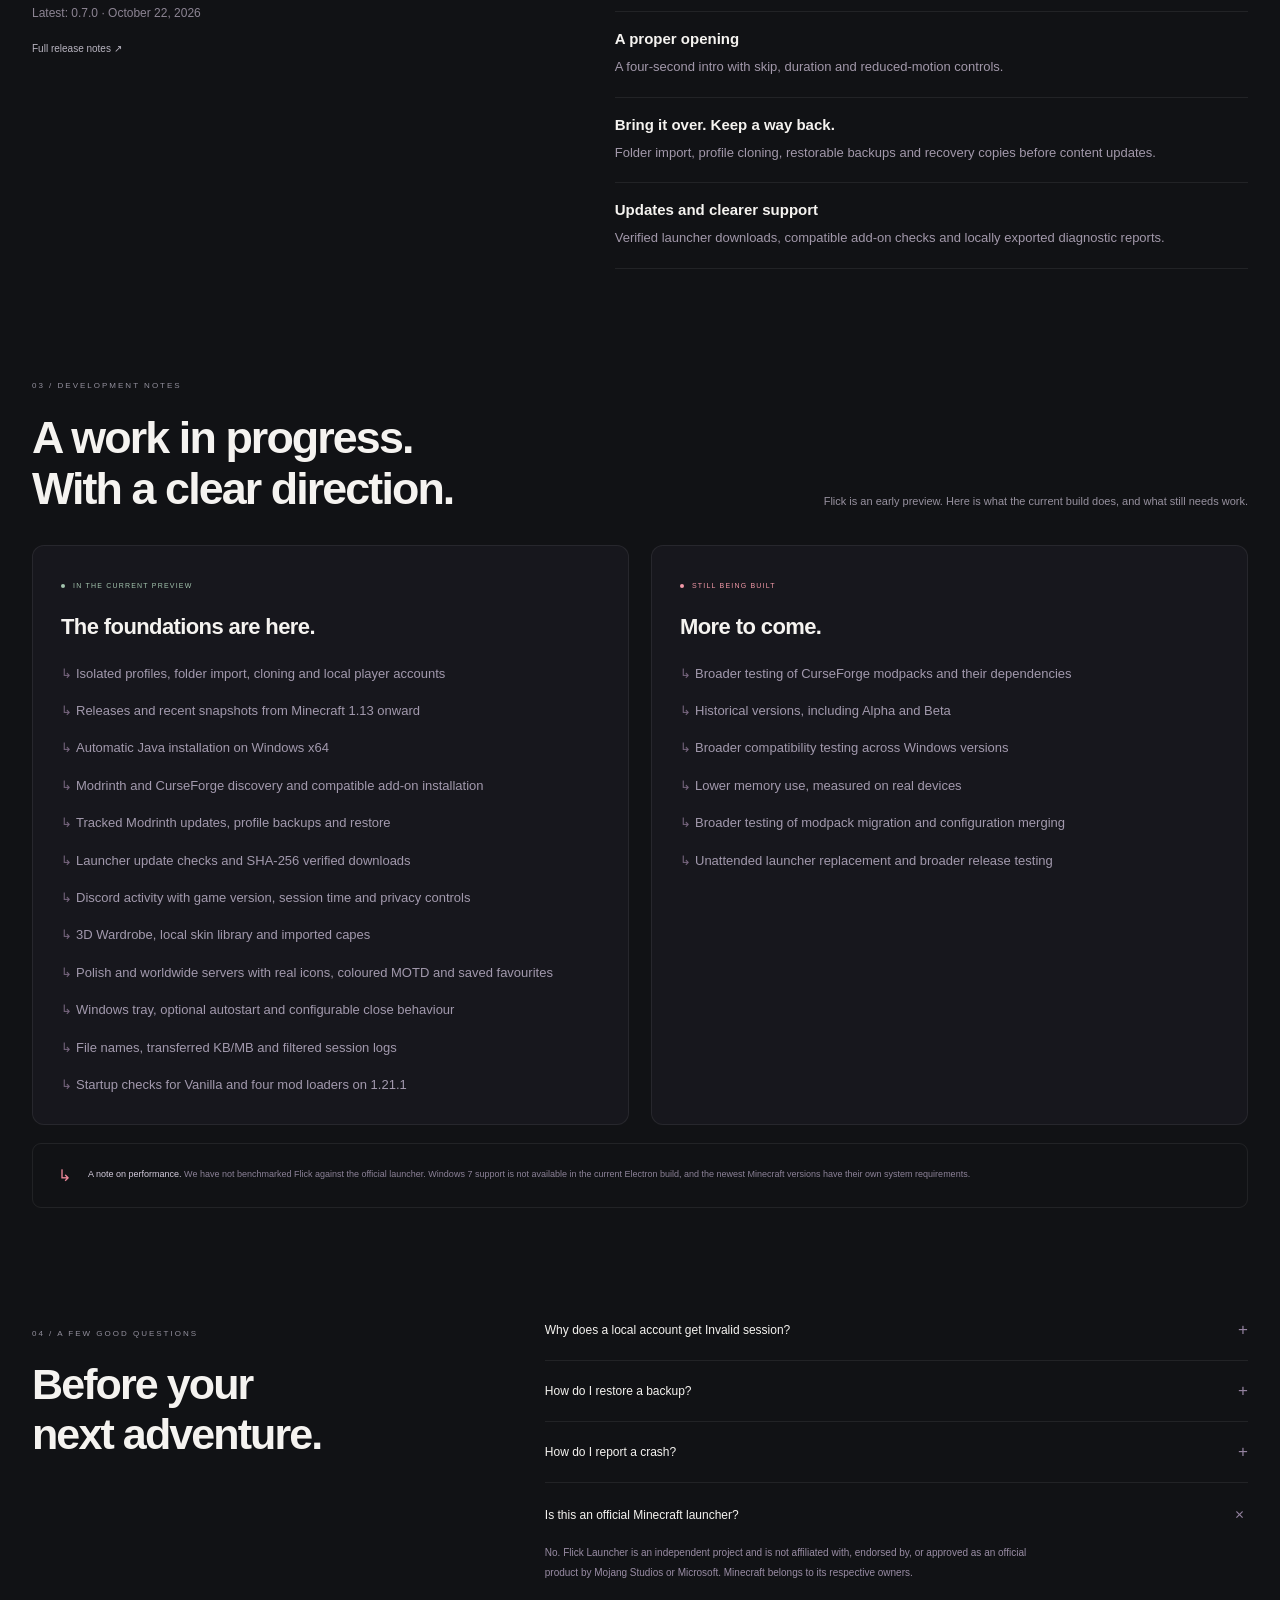
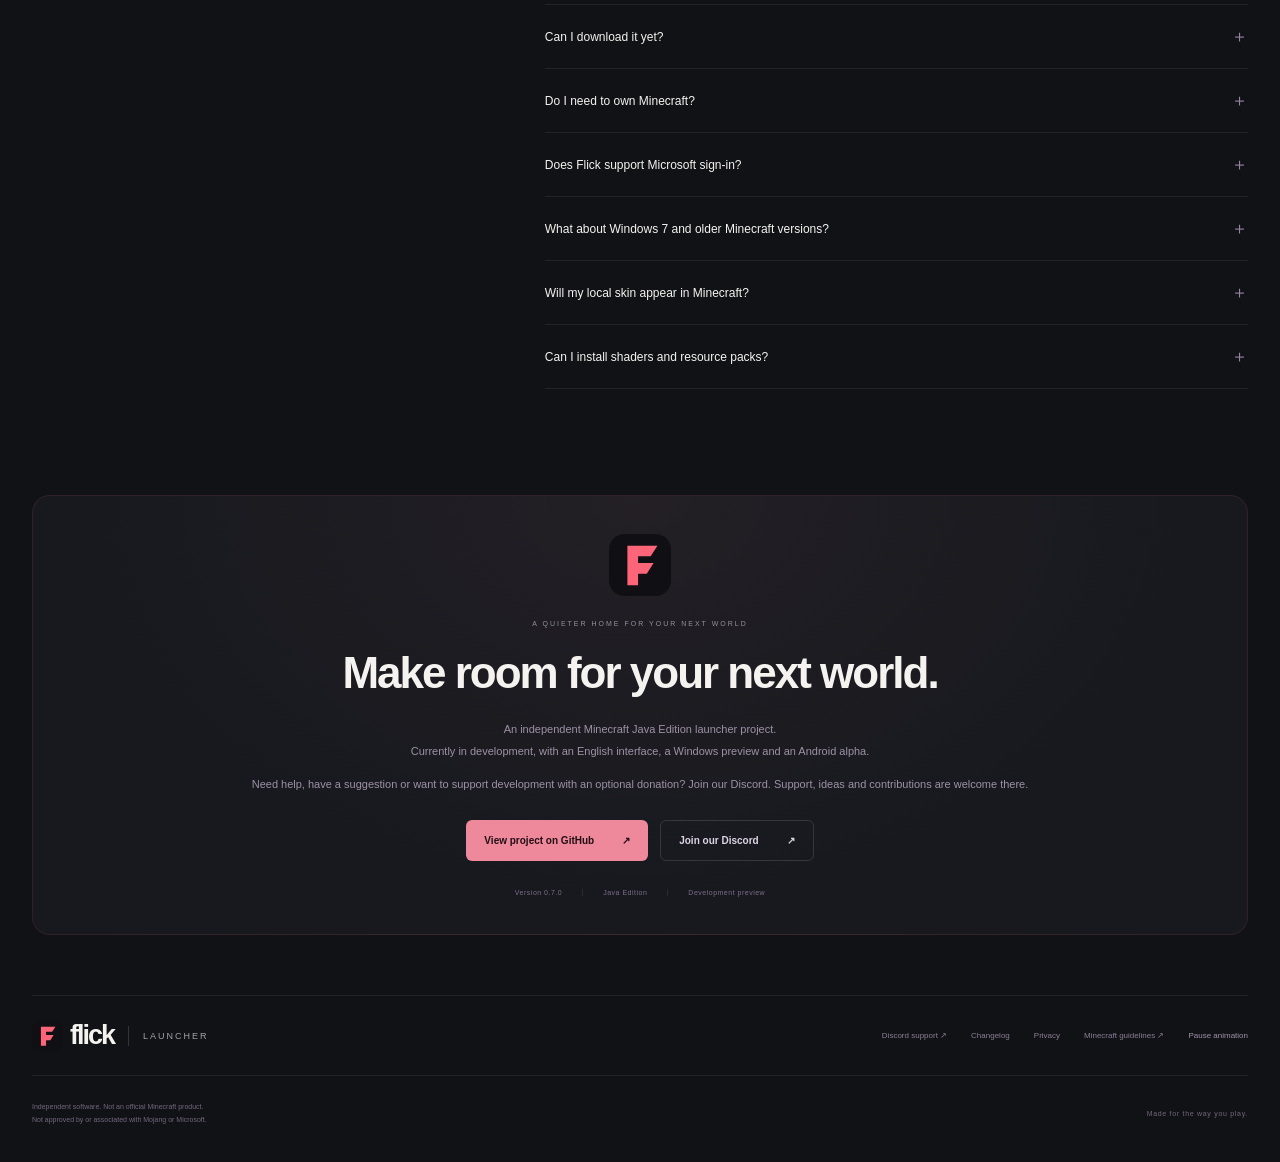
==== commit f3e7b050: "Update Flick Launcher website" ====
--- a/site/index.html
+++ b/site/index.html
@@ -54,7 +54,7 @@
         <div class="hero-copy">
           <a class="status-pill" href="#development"
             ><span class="status-dot"></span> IN DEVELOPMENT
-            <span class="pill-version">PREVIEW 0.6.3</span><span>↗</span></a
+            <span class="pill-version">PREVIEW 0.7.0</span><span>↗</span></a
           >
           <p class="eyebrow">AN INDEPENDENT JAVA EDITION LAUNCHER</p>
           <h1 id="hero-heading">Your Minecraft.<br />Your <span>own space.</span></h1>
@@ -62,11 +62,11 @@
           <div class="hero-actions">
             <a
               class="button primary"
-              href="https://github.com/OskarTrzaskawka/flick-launcher-site/releases/download/v0.6.3/Flick-Launcher-Setup.exe"
+              href="https://github.com/OskarTrzaskawka/flick-launcher-site/releases/download/v0.7.0/Flick-Launcher-Setup.exe"
               >Download for Windows <span>&#8599;</span></a
             ><a class="button outline" href="#android-download">Android APK</a><a class="text-link" href="#demo">Watch it in action <span>&#9655;</span></a>
           </div>
-          <p class="requirements-shortcut"><a class="text-link" href="requirements.html">System requirements <span>&#8599;</span></a></p><p class="hero-footnote">v0.6.3 &middot; October 20, 2026 &middot; Windows x64<br><a href="#download">Installer or Portable</a> &middot; English interface &middot; Unsigned preview</p>
+          <p class="requirements-shortcut"><a class="text-link" href="requirements.html">System requirements <span>&#8599;</span></a></p><p class="hero-footnote">v0.7.0 &middot; October 22, 2026 &middot; Windows x64<br><a href="#download">Installer or Portable</a> &middot; English interface &middot; Unsigned preview</p>
         </div>
         <div class="hero-visual">
           <div class="visual-glow"></div>
@@ -104,7 +104,7 @@
         <div class="strip-item"><span>02</span> Find your next favourite mod.</div>
         <div class="strip-item"><span>03</span> Get back to playing.</div>
       </div>
-<section id="features" class="section-wrap features" aria-labelledby="features-heading"><div class="section-heading"><div><p class="eyebrow">MADE FOR YOUR DESKTOP</p><h2 id="features-heading">A setup worth<br>coming back to.</h2></div><p>Keep a survival world, a modded weekend and a clean Vanilla install together, with their files kept apart.</p></div><div class="benefit-grid"><article><span class="feature-number">01 / YOUR WORLDS</span><h3>Bring your setup.</h3><p>Create a profile, import an existing game folder or bring over a Prism instance. Clone a setup before trying something new.</p><small>Vanilla &middot; Fabric &middot; Forge &middot; NeoForge &middot; Quilt</small></article><article><span class="feature-number">02 / YOUR MODS</span><h3>Find your next favourite.</h3><p>Browse Modrinth, install compatible add-ons and check tracked content for updates. Restorable backups give you a way back.</p><small>Mods &middot; Modpacks &middot; Shaders &middot; Resource packs</small></article><article id="wardrobe"><span class="feature-number">03 / YOUR IDENTITY</span><h3>Make it yours.</h3><p>Preview skins in 3D, build a local collection and browse Polish or worldwide servers with logos and coloured MOTD.</p><small>Wardrobe &middot; Favourites &middot; Discord activity</small></article></div></section>
+<section id="features" class="section-wrap features" aria-labelledby="features-heading"><div class="section-heading"><div><p class="eyebrow">MADE FOR YOUR DESKTOP</p><h2 id="features-heading">A setup worth<br>coming back to.</h2></div><p>Keep a survival world, a modded weekend and a clean Vanilla install together, with their files kept apart.</p></div><div class="benefit-grid"><article><span class="feature-number">01 / YOUR WORLDS</span><h3>Bring your setup.</h3><p>Create a profile, import an existing game folder or bring over a Prism instance. Clone a setup before trying something new.</p><small>Vanilla &middot; Fabric &middot; Forge &middot; NeoForge &middot; Quilt</small></article><article><span class="feature-number">02 / YOUR MODS</span><h3>Find your next favourite.</h3><p>Browse Modrinth or CurseForge, install compatible add-ons and check tracked content for updates. Restorable backups give you a way back.</p><small>Mods &middot; Modpacks &middot; Shaders &middot; Resource packs</small></article><article id="wardrobe"><span class="feature-number">03 / YOUR IDENTITY</span><h3>Make it yours.</h3><p>Preview skins in 3D, build a local collection and browse Polish or worldwide servers with logos and coloured MOTD.</p><small>Wardrobe &middot; Favourites &middot; Discord activity</small></article></div></section>
       <section id="inside" class="inside section-wrap" aria-labelledby="inside-heading">
         <div class="section-heading">
           <div>
@@ -170,8 +170,8 @@
         </div>
       </section>
 <section id="demo" class="section-wrap demo-section" aria-labelledby="demo-heading"><div class="section-heading"><div><p class="eyebrow">FROM AN EMPTY LIBRARY TO READY</p><h2 id="demo-heading">See the real workflow.</h2></div><p>A recording of the desktop application: create a profile, install Sodium from Modrinth and make a backup.</p></div><video controls playsinline preload="none" poster="assets/launcher-home.png" aria-label="Flick Launcher setup demonstration"><source src="assets/launcher-tour.webm" type="video/webm">Your browser cannot play this recording. <a href="assets/launcher-tour.webm">Download the video</a>.</video><p class="video-caption">Silent screen recording &middot; Test account and profile &middot; Minecraft itself is not launched in this tour</p></section>
-<section id="download" class="section-wrap download-section" aria-labelledby="download-heading"><div class="section-heading"><div><p class="eyebrow">GET FLICK / 0.6.3</p><h2 id="download-heading">Choose your way in.</h2></div><p>Windows preview 0.6.3 and Android alpha 0.1.1. Choose the build for your device.</p></div><div class="download-requirements"><a class="button outline" href="requirements.html">System requirements &#8599;</a><span>Check Windows and Android compatibility before downloading.</span></div><div class="download-grid"><article><span class="label coral">RECOMMENDED</span><h3>Windows Installer</h3><p>Install Flick, create shortcuts and use the setup wizard for future updates.</p><a class="button primary" href="https://github.com/OskarTrzaskawka/flick-launcher-site/releases/download/v0.6.3/Flick-Launcher-Setup.exe">Download Installer &#8599;</a><small>Windows x64 &middot; Unsigned EXE</small></article><article><span class="label">NO INSTALLATION</span><h3>Portable EXE</h3><p>Run without a setup wizard. Game data lives separately in your Windows application-data folder.</p><a class="button outline" href="https://github.com/OskarTrzaskawka/flick-launcher-site/releases/download/v0.6.3/Flick-Launcher-Portable.exe">Download Portable &#8599;</a><small>Keep the EXE in a fixed place if you enable autostart</small></article><article id="android-download"><span class="label coral">ANDROID ALPHA</span><h3>Android APK</h3><p>Flick on your phone: searchable Minecraft versions, separate profiles and adjustable memory and rendering settings.</p><a class="button outline" href="https://github.com/OskarTrzaskawka/flick-launcher-site/releases/download/android-v0.1.1-alpha/Flick-Launcher-Android-0.1.1-alpha-universal.apk">Download Android APK &#8599;</a><small>0.1.1-alpha &middot; 149 MiB &middot; Android 5.0+ minimum<br>Universal APK &middot; Signed release build<br>Compatibility varies by device and Minecraft version. Newer Android devices are not fully tested.<br><a href="https://github.com/OskarTrzaskawka/flick-launcher-site/releases/tag/android-v0.1.1-alpha">Release notes, checksums &amp; source</a></small></article></div><p><a class="text-link" href="requirements.html">System requirements for Windows &amp; Android &#8599;</a></p><p class="compatibility-note">Modern Windows x64. Windows 7 is not supported. Minecraft and Java have their own system requirements. Microsoft sign-in uses your browser and remains subject to Minecraft Services approval and account testing.</p></section>
-<section id="release-notes" class="section-wrap release-section" aria-labelledby="release-heading"><div><p class="eyebrow">WHAT'S NEW</p><h2 id="release-heading">A calmer workspace.<br>A safer way to experiment.</h2><p>Latest: 0.6.3 &middot; October 20, 2026</p><a class="text-link" href="changelog.html">Full release notes &#8599;</a></div><ul class="release-list"><li><strong>New in 0.6.3: installer maintenance</strong><span>Reopen Setup to repair launcher files, update to the bundled version or remove Flick. Profiles, worlds and settings are kept during repair.</span></li><li><strong>A shorter path to Play</strong><span>Compact home, consistent icons and settings grouped into five tabs.</span></li><li><strong>A proper opening</strong><span>A four-second intro with skip, duration and reduced-motion controls.</span></li><li><strong>Bring it over. Keep a way back.</strong><span>Folder import, profile cloning, restorable backups and recovery copies before content updates.</span></li><li><strong>Updates and clearer support</strong><span>Verified launcher downloads, compatible add-on checks and locally exported diagnostic reports.</span></li></ul></section>
+<section id="download" class="section-wrap download-section" aria-labelledby="download-heading"><div class="section-heading"><div><p class="eyebrow">GET FLICK / 0.7.0</p><h2 id="download-heading">Choose your way in.</h2></div><p>Windows preview 0.7.0 and Android alpha 0.1.2. Choose the build for your device.</p></div><div class="download-requirements"><a class="button outline" href="requirements.html">System requirements &#8599;</a><span>Check Windows and Android compatibility before downloading.</span></div><div class="download-grid"><article><span class="label coral">RECOMMENDED</span><h3>Windows Installer</h3><p>Install Flick, create shortcuts and use the setup wizard for future updates.</p><a class="button primary" href="https://github.com/OskarTrzaskawka/flick-launcher-site/releases/download/v0.7.0/Flick-Launcher-Setup.exe">Download Installer &#8599;</a><small>Windows x64 &middot; Unsigned EXE</small></article><article><span class="label">NO INSTALLATION</span><h3>Portable EXE</h3><p>Run without a setup wizard. Game data lives separately in your Windows application-data folder.</p><a class="button outline" href="https://github.com/OskarTrzaskawka/flick-launcher-site/releases/download/v0.7.0/Flick-Launcher-Portable.exe">Download Portable &#8599;</a><small>Keep the EXE in a fixed place if you enable autostart</small></article><article id="android-download"><span class="label coral">ANDROID ALPHA</span><h3>Android APK</h3><p>Flick on your phone: searchable Minecraft versions, separate profiles and adjustable memory and rendering settings.</p><a class="button outline" href="https://github.com/OskarTrzaskawka/flick-launcher-site/releases/download/android-v0.1.2-alpha/Flick-Launcher-Android-0.1.2-alpha-universal.apk">Download Android APK &#8599;</a><small>0.1.2-alpha &middot; 149 MiB &middot; Android 5.0+ minimum<br>Universal APK &middot; Signed release build<br>Compatibility varies by device and Minecraft version. Newer Android devices are not fully tested.<br><a href="https://github.com/OskarTrzaskawka/flick-launcher-site/releases/tag/android-v0.1.2-alpha">Release notes, checksums &amp; source</a></small></article></div><p><a class="text-link" href="requirements.html">System requirements for Windows &amp; Android &#8599;</a></p><p class="compatibility-note">Modern Windows x64. Windows 7 is not supported. Minecraft and Java have their own system requirements. Local player profiles only. Microsoft sign-in is not included. Local profiles work in singleplayer and on servers that accept them.</p></section>
+<section id="release-notes" class="section-wrap release-section" aria-labelledby="release-heading"><div><p class="eyebrow">WHAT'S NEW</p><h2 id="release-heading">A calmer workspace.<br>A safer way to experiment.</h2><p>Latest: 0.7.0 &middot; October 22, 2026</p><a class="text-link" href="changelog.html">Full release notes &#8599;</a></div><ul class="release-list"><li><strong>New in 0.7.0: local profiles and CurseForge</strong><span>Microsoft sign-in has been removed. Browse CurseForge alongside Modrinth, with compatible add-ons and downloads permitted by their authors.</span></li><li><strong>A shorter path to Play</strong><span>Compact home, consistent icons and settings grouped into five tabs.</span></li><li><strong>A proper opening</strong><span>A four-second intro with skip, duration and reduced-motion controls.</span></li><li><strong>Bring it over. Keep a way back.</strong><span>Folder import, profile cloning, restorable backups and recovery copies before content updates.</span></li><li><strong>Updates and clearer support</strong><span>Verified launcher downloads, compatible add-on checks and locally exported diagnostic reports.</span></li></ul></section>
       <section
         class="development section-wrap"
         id="development"
@@ -195,9 +195,9 @@
               <li>Isolated profiles, folder import, cloning and local player accounts</li>
               <li>Releases and recent snapshots from Minecraft 1.13 onward</li>
               <li>Automatic Java installation on Windows x64</li>
-              <li>Modrinth discovery and individual add-on installation</li>
+              <li>Modrinth and CurseForge discovery and compatible add-on installation</li>
               <li>Tracked Modrinth updates, profile backups and restore</li><li>Launcher update checks and SHA-256 verified downloads</li>
-              <li>Discord activity with game version, session time and privacy controls</li><li>3D Wardrobe, local skin library and owned Microsoft capes</li><li>Polish and worldwide servers with real icons, coloured MOTD and saved favourites</li><li>Windows tray, optional autostart and configurable close behaviour</li><li>File names, transferred KB/MB and filtered session logs</li>
+              <li>Discord activity with game version, session time and privacy controls</li><li>3D Wardrobe, local skin library and imported capes</li><li>Polish and worldwide servers with real icons, coloured MOTD and saved favourites</li><li>Windows tray, optional autostart and configurable close behaviour</li><li>File names, transferred KB/MB and filtered session logs</li>
               <li>Startup checks for Vanilla and four mod loaders on 1.21.1</li>
             </ul>
           </article>
@@ -205,7 +205,7 @@
             <span class="label coral">STILL BEING BUILT</span>
             <h3>More to come.</h3>
             <ul>
-              <li>Microsoft sign-in availability, subject to configuration and API access</li>
+              <li>Broader testing of CurseForge modpacks and their dependencies</li>
               <li>Historical versions, including Alpha and Beta</li>
               <li>Broader compatibility testing across Windows versions</li>
               <li>Lower memory use, measured on real devices</li>
@@ -228,7 +228,7 @@
           <p class="eyebrow">04 / A FEW GOOD QUESTIONS</p>
           <h2 id="faq-heading">Before your<br />next adventure.</h2>
         </div>
-        <div class="faq-list"><details><summary>Why does a local account get Invalid session?<span>+</span></summary><p>Local accounts have no Microsoft session. Some servers accept local players; others require Microsoft authentication, sometimes for specific names. Settings &rarr; Advanced &rarr; Check server connection explains reported status without joining a world.</p></details><details><summary>How do I restore a backup?<span>+</span></summary><p>Open Library &rarr; Backups on the profile and select Restore. A safety copy is created first. Tracked modpack updates install into a new profile with copied worlds and basic options; your original configuration remains available.</p></details><details><summary>How do I report a crash?<span>+</span></summary><p>Check Console, then export a report from Settings &rarr; Advanced. Known account credentials, player names and local user paths are removed. Review the report before sharing it on Discord.</p></details>
+        <div class="faq-list"><details><summary>Why does a local account get Invalid session?<span>+</span></summary><p>Local accounts have no authenticated session. Some servers accept local players; others require an authenticated Minecraft account, sometimes for specific names. Settings &rarr; Advanced &rarr; Check server connection explains reported status without joining a world.</p></details><details><summary>How do I restore a backup?<span>+</span></summary><p>Open Library &rarr; Backups on the profile and select Restore. A safety copy is created first. Tracked modpack updates install into a new profile with copied worlds and basic options; your original configuration remains available.</p></details><details><summary>How do I report a crash?<span>+</span></summary><p>Check Console, then export a report from Settings &rarr; Advanced. Known account credentials, player names and local user paths are removed. Review the report before sharing it on Discord.</p></details>
           <details open>
             <summary>Is this an official Minecraft launcher?<span>＋</span></summary>
             <p>
@@ -241,7 +241,7 @@
             <summary>Can I download it yet?<span>＋</span></summary>
             <p>
               Yes. The <a href="#android-download">Android alpha APK</a> is available alongside the Windows x64 development preview. Windows downloads are available from the project's
-              <a href="https://github.com/OskarTrzaskawka/flick-launcher-site/releases/tag/v0.6.3"
+              <a href="https://github.com/OskarTrzaskawka/flick-launcher-site/releases/tag/v0.7.0"
                 >GitHub release</a
               >. Choose Setup to install or Portable to run without installation. Both builds are
               unsigned and remain an early preview. Windows 7 is not supported by this build.
@@ -256,10 +256,9 @@
             </p>
           </details>
           <details>
-            <summary>Does Microsoft sign-in work in the preview?<span>＋</span></summary>
-            <p>
-              Sign-in opens your browser and uses a device code. Minecraft Services approval and end-to-end account testing are still pending. The launcher does not collect Microsoft
-              passwords in its own interface.
+            <summary>Does Flick support Microsoft sign-in?<span>＋</span></summary>
+            <p>
+              No. Windows 0.7.0 and Android 0.1.2-alpha use local player profiles only. Enter a player name to create a profile. This does not provide a Minecraft licence or access to servers requiring authenticated accounts.
             </p>
           </details>
           <details>
@@ -275,7 +274,7 @@
           <details>
             <summary>Can I install shaders and resource packs?<span>＋</span></summary>
             <p>
-              Yes, the preview can download compatible content from Modrinth into a selected
+              Yes, the Windows preview can download compatible content from Modrinth and CurseForge into a selected
               profile. Shaders also require an appropriate shader-support mod and need to be enabled
               in game. Resource packs are selected in the game's resource-pack menu.
             </p>
@@ -300,7 +299,7 @@
             >
           </div>
           <div class="project-meta">
-            <span>Version 0.6.3</span><span>Java Edition</span><span>Development preview</span>
+            <span>Version 0.7.0</span><span>Java Edition</span><span>Development preview</span>
           </div>
         </div>
       </section>
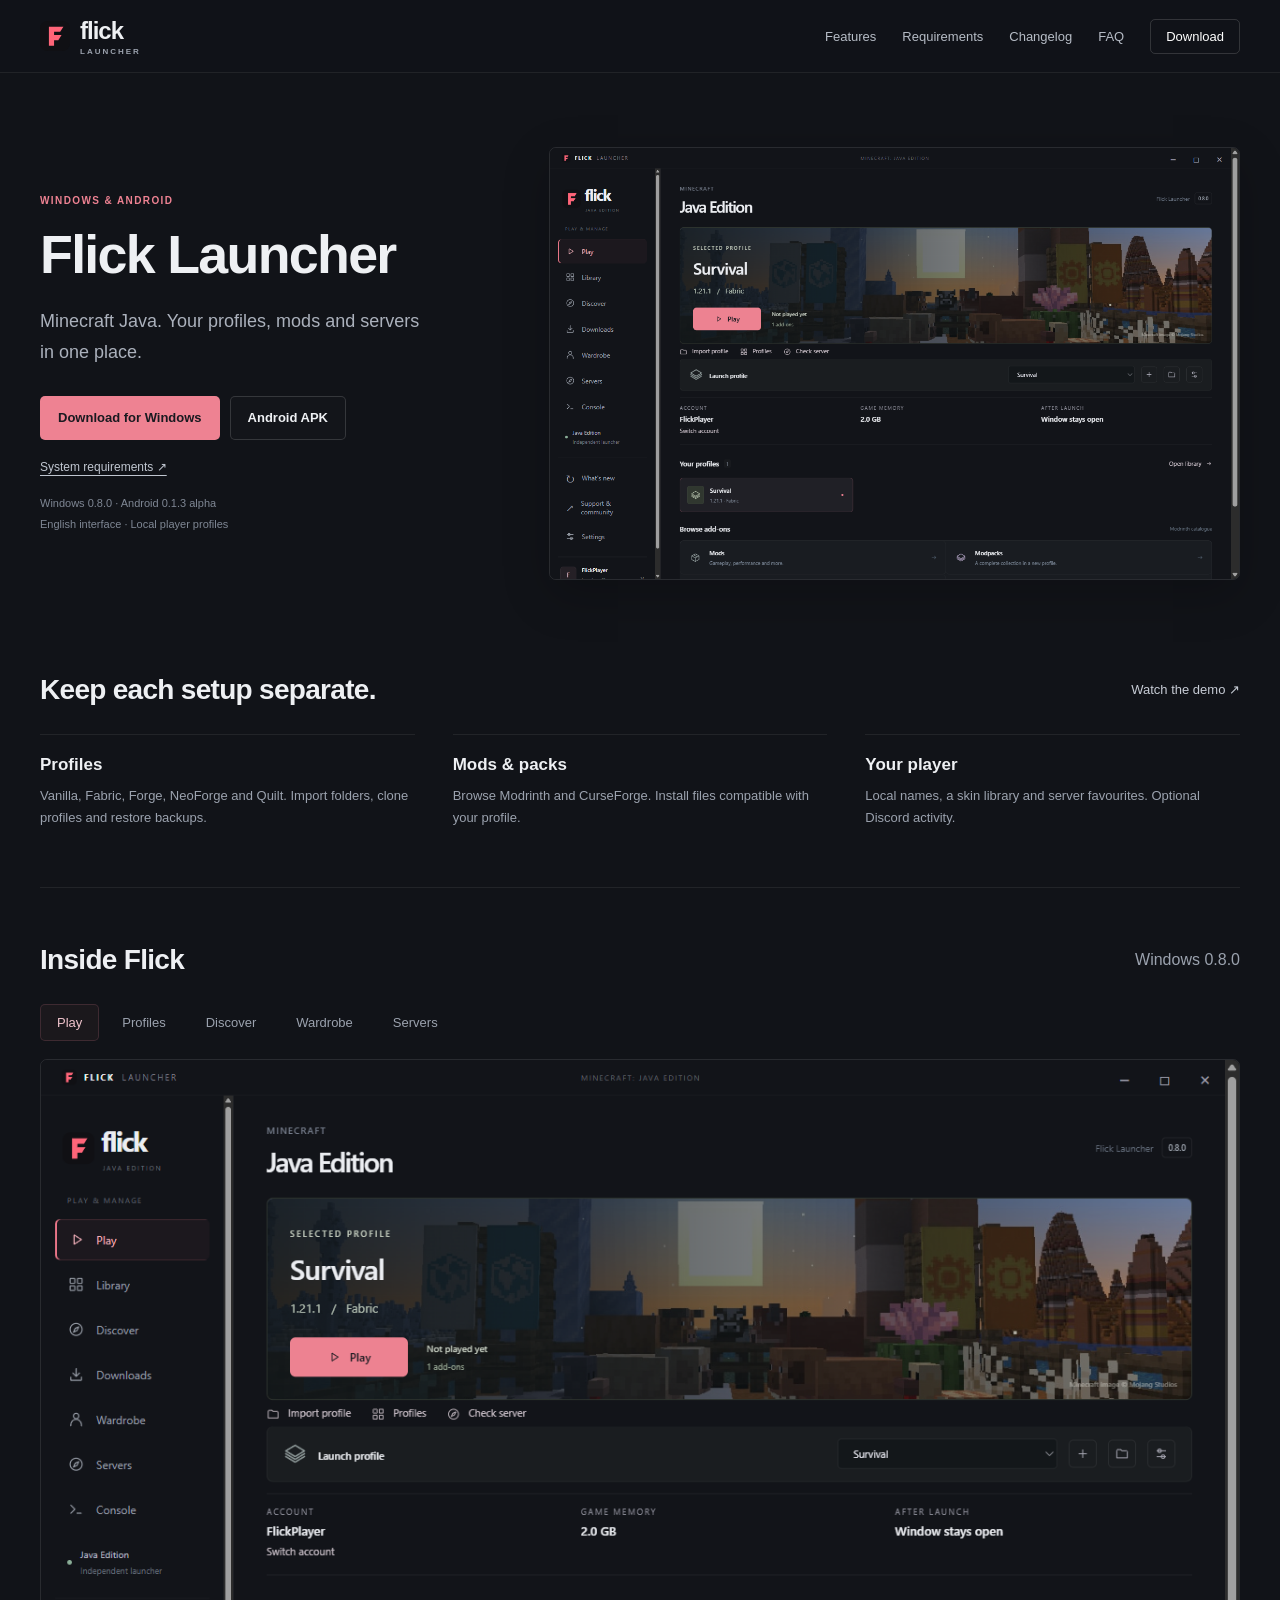
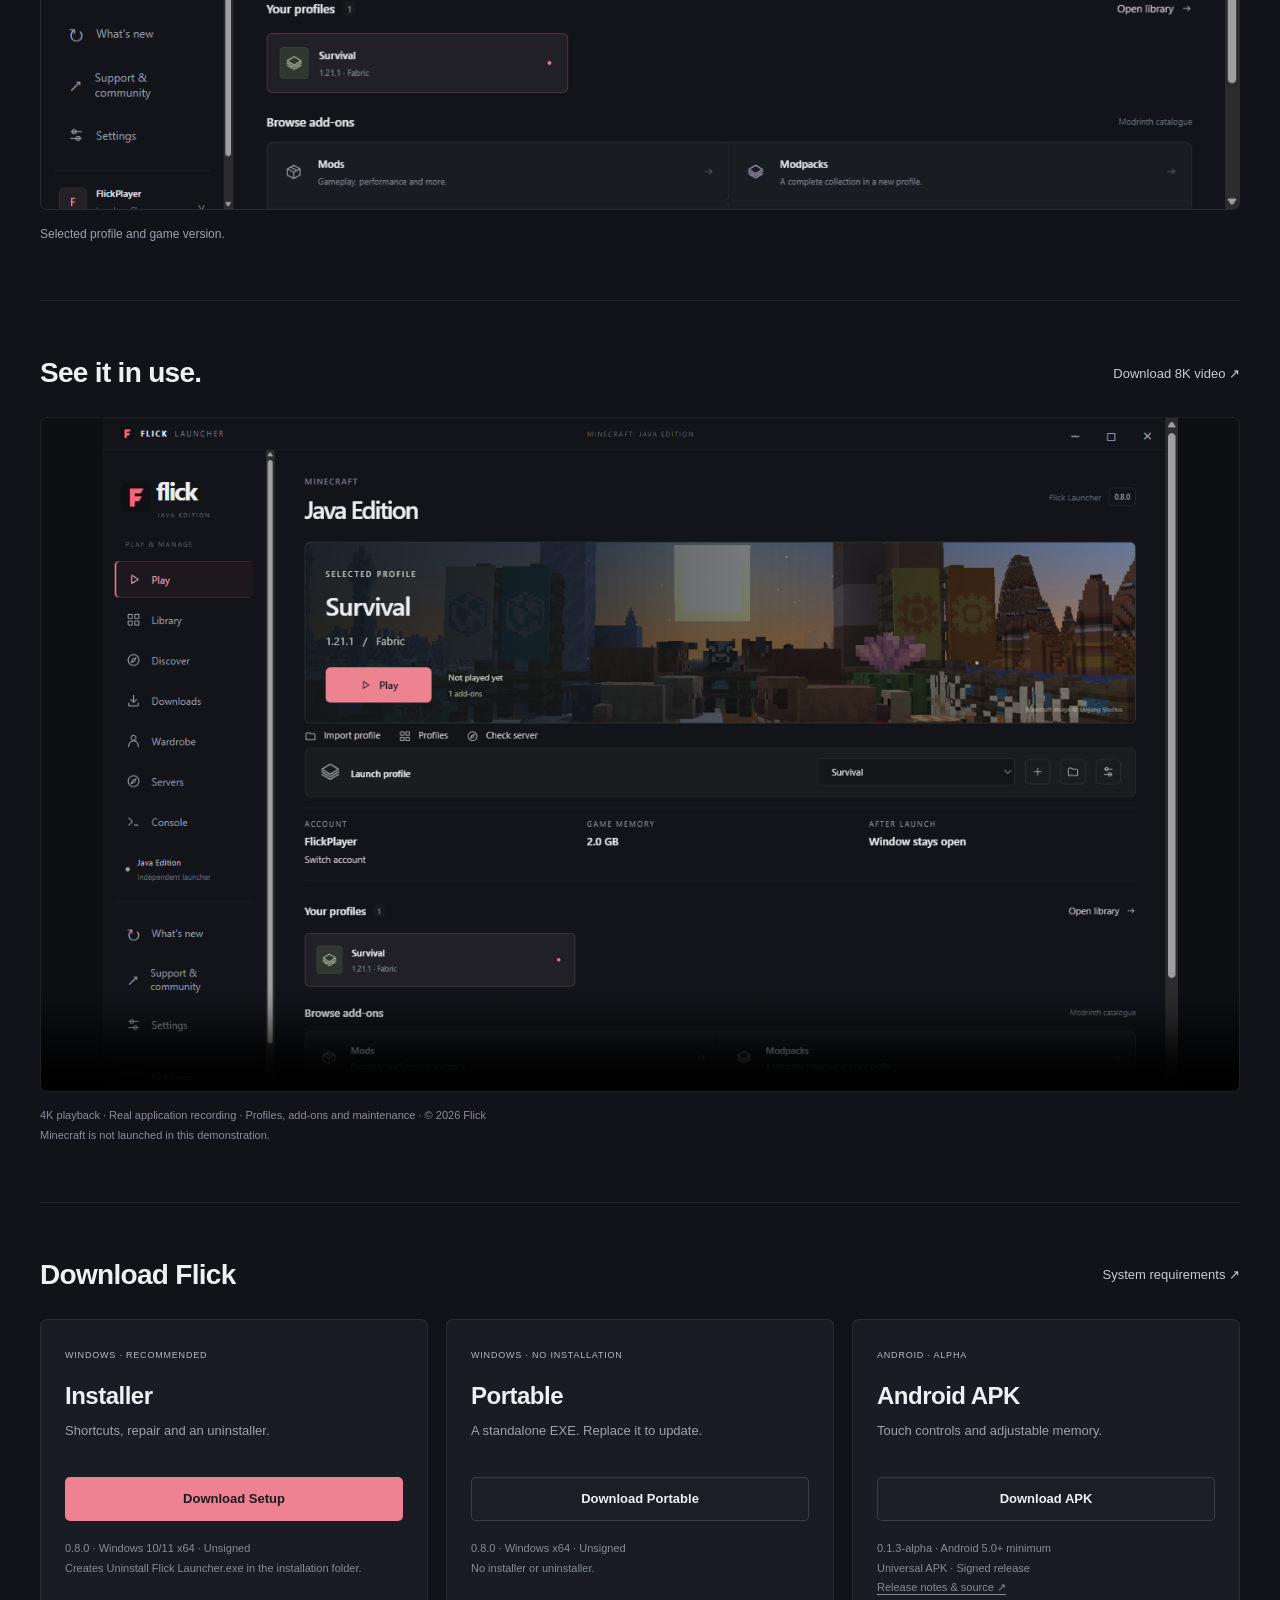
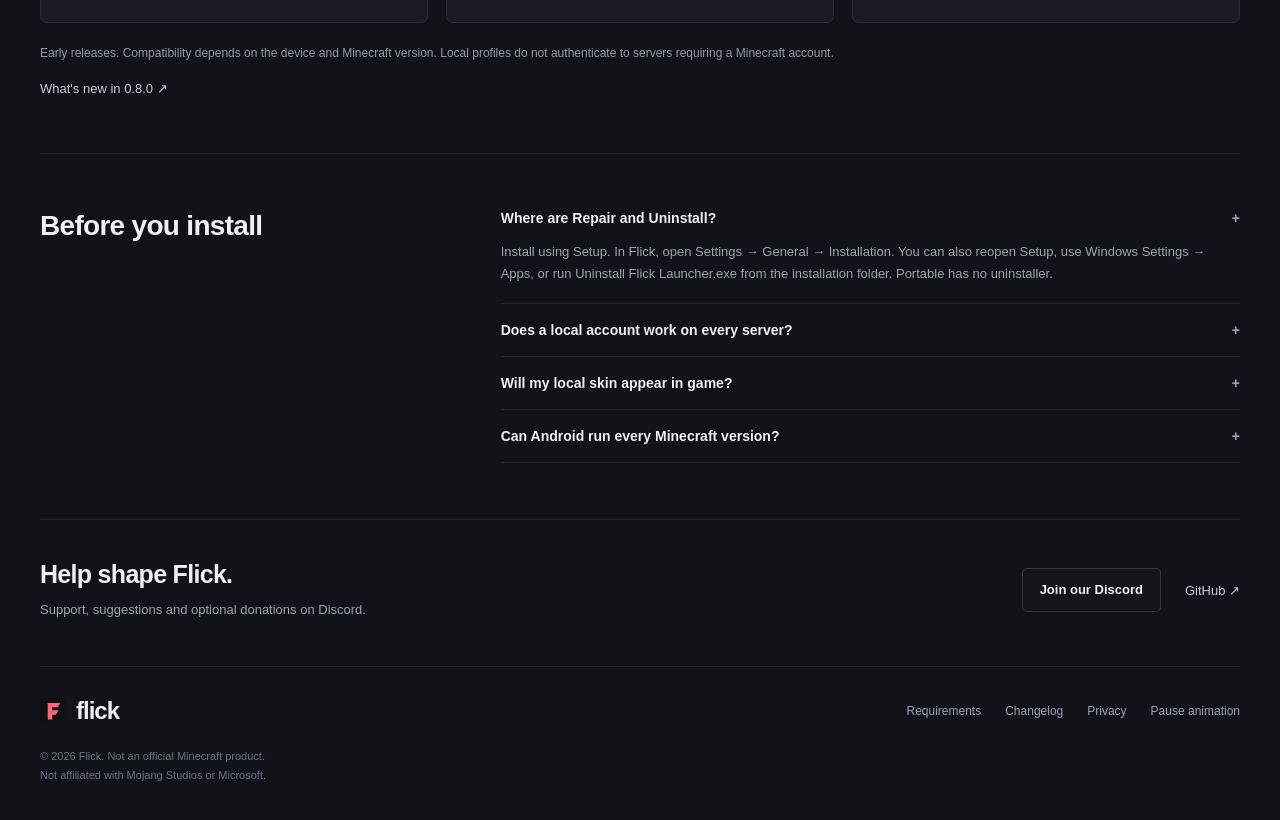
==== commit d58400c6: "Update Flick Launcher website" ====
--- a/site/index.html
+++ b/site/index.html
@@ -1,341 +1,11 @@
-<!doctype html>
-<html lang="en">
-  <head>
-    <meta charset="utf-8" />
-    <meta name="viewport" content="width=device-width,initial-scale=1" />
-    <meta name="theme-color" content="#101014" />
-    <meta
-      name="description"
-      content="Meet Flick Launcher: an independent Minecraft Java Edition launcher with isolated profiles, mod discovery and a calmer way to play. Currently in development."
-    />
-    <meta property="og:title" content="Flick Launcher — Your next world awaits." />
-    <meta
-      property="og:description"
-      content="A quieter home for Minecraft Java Edition. Explore the independent launcher, its features and development status."
-    />
-    <meta property="og:type" content="website" />
-    <meta
-      property="og:image"
-      content="https://oskartrzaskawka.github.io/flick-launcher-site/assets/launcher-home.png"
-    />
-    <link rel="canonical" href="https://oskartrzaskawka.github.io/flick-launcher-site/" />
-    <meta property="og:url" content="https://oskartrzaskawka.github.io/flick-launcher-site/" />
-    <title>Flick Launcher — Your next world awaits.</title>
-    <link rel="icon" href="assets/mark.svg" type="image/svg+xml" />
-    <link rel="stylesheet" href="styles.css" /><link rel="stylesheet" href="workspace.css" />
-    <script src="app.js" defer></script>
-  <link rel="stylesheet" href="effects.css"><script src="effects.js" defer></script></head>
-  <body>
-    <a class="skip-link" href="#main">Skip to content</a>
-    <header class="site-header">
-      <div class="nav-wrap">
-        <a class="brand" href="#" aria-label="Flick Launcher home"
-          ><img src="assets/mark.svg" width="36" height="36" alt="" /><span
-            >flick<span class="brand-sub">LAUNCHER</span></span
-          ></a
-        ><button
-          class="menu-toggle"
-          aria-label="Open navigation"
-          aria-expanded="false"
-          aria-controls="navigation"
-        >
-          Menu <span>＋</span>
-        </button>
-        <nav id="navigation" aria-label="Main navigation">
-          <a href="#features">The launcher</a><a href="#inside">A closer look</a
-          ><a href="changelog.html">Changelog</a><a href="requirements.html">Requirements</a><a href="#faq">FAQ</a
-          ><a class="nav-cta" href="#download">Download <span>↗</span></a>
-        </nav>
-      </div>
-    </header>
-    <main id="main">
-      <section class="hero section-wrap" aria-labelledby="hero-heading">
-        <canvas id="ambient" aria-hidden="true"></canvas>
-        <div class="hero-copy">
-          <a class="status-pill" href="#development"
-            ><span class="status-dot"></span> IN DEVELOPMENT
-            <span class="pill-version">PREVIEW 0.7.0</span><span>↗</span></a
-          >
-          <p class="eyebrow">AN INDEPENDENT JAVA EDITION LAUNCHER</p>
-          <h1 id="hero-heading">Your Minecraft.<br />Your <span>own space.</span></h1>
-          <p class="hero-description">A home for your worlds, mods and next adventure. Keep each setup separate, and get back to playing.</p>
-          <div class="hero-actions">
-            <a
-              class="button primary"
-              href="https://github.com/OskarTrzaskawka/flick-launcher-site/releases/download/v0.7.0/Flick-Launcher-Setup.exe"
-              >Download for Windows <span>&#8599;</span></a
-            ><a class="button outline" href="#android-download">Android APK</a><a class="text-link" href="#demo">Watch it in action <span>&#9655;</span></a>
-          </div>
-          <p class="requirements-shortcut"><a class="text-link" href="requirements.html">System requirements <span>&#8599;</span></a></p><p class="hero-footnote">v0.7.0 &middot; October 22, 2026 &middot; Windows x64<br><a href="#download">Installer or Portable</a> &middot; English interface &middot; Unsigned preview</p>
-        </div>
-        <div class="hero-visual">
-          <div class="visual-glow"></div>
-          <div class="screenshot-shell">
-            <div class="window-strip">
-              <span><i></i><i></i><i></i></span>
-              <p>YOUR NEXT WORLD AWAITS</p>
-              <span>↗</span>
-            </div>
-            <button
-              class="image-button"
-              data-image="assets/launcher-home.png"
-              data-caption="Play — Flick Launcher 0.6.0 development build"
-              aria-label="Enlarge the launcher screenshot"
-            >
-              <img
-                class="hero-shot"
-                src="assets/launcher-home.png"
-                width="1980"
-                height="1293"
-                alt="Flick Launcher showing the Play screen, a Quiet Survival profile, and links to mods, shaders and modpacks"
-                fetchpriority="high"
-              />
-            </button>
-          </div>
-          <div class="image-caption">
-            <span><i class="status-dot"></i> YOUR NEXT SESSION STARTS HERE</span
-            ><span>Flick Launcher / 0.6.0</span>
-          </div>
-        </div>
-      </section>
-      <div class="intro-strip section-wrap">
-        <p>A little less friction.<br /><strong>A lot more possibility.</strong></p>
-        <div class="strip-item"><span>01</span> Separate your worlds.</div>
-        <div class="strip-item"><span>02</span> Find your next favourite mod.</div>
-        <div class="strip-item"><span>03</span> Get back to playing.</div>
-      </div>
-<section id="features" class="section-wrap features" aria-labelledby="features-heading"><div class="section-heading"><div><p class="eyebrow">MADE FOR YOUR DESKTOP</p><h2 id="features-heading">A setup worth<br>coming back to.</h2></div><p>Keep a survival world, a modded weekend and a clean Vanilla install together, with their files kept apart.</p></div><div class="benefit-grid"><article><span class="feature-number">01 / YOUR WORLDS</span><h3>Bring your setup.</h3><p>Create a profile, import an existing game folder or bring over a Prism instance. Clone a setup before trying something new.</p><small>Vanilla &middot; Fabric &middot; Forge &middot; NeoForge &middot; Quilt</small></article><article><span class="feature-number">02 / YOUR MODS</span><h3>Find your next favourite.</h3><p>Browse Modrinth or CurseForge, install compatible add-ons and check tracked content for updates. Restorable backups give you a way back.</p><small>Mods &middot; Modpacks &middot; Shaders &middot; Resource packs</small></article><article id="wardrobe"><span class="feature-number">03 / YOUR IDENTITY</span><h3>Make it yours.</h3><p>Preview skins in 3D, build a local collection and browse Polish or worldwide servers with logos and coloured MOTD.</p><small>Wardrobe &middot; Favourites &middot; Discord activity</small></article></div></section>
-      <section id="inside" class="inside section-wrap" aria-labelledby="inside-heading">
-        <div class="section-heading">
-          <div>
-            <p class="eyebrow">02 / LOOK AROUND</p>
-            <h2 id="inside-heading">A familiar game.<br />A fresh place to start.</h2>
-          </div>
-          <p>
-            Take a closer look at profiles, content discovery, your character and the communities waiting in Minecraft.
-          </p>
-        </div>
-        <div class="gallery-tabs" role="tablist" aria-label="Launcher screenshots">
-          <button
-            role="tab"
-            id="tab-play"
-            aria-selected="true"
-            aria-controls="screenshot-panel"
-            data-shot="play"
-          >
-            01 <span>Play</span></button
-          ><button
-            role="tab"
-            id="tab-library"
-            aria-selected="false"
-            aria-controls="screenshot-panel"
-            data-shot="library"
-            tabindex="-1"
-          >
-            02 <span>Your library</span></button
-          ><button
-            role="tab"
-            id="tab-discover"
-            aria-selected="false"
-            aria-controls="screenshot-panel"
-            data-shot="discover"
-            tabindex="-1"
-          >
-            03 <span>Discover</span>
-          </button><button role="tab" id="tab-wardrobe" aria-selected="false" aria-controls="screenshot-panel" data-shot="wardrobe" tabindex="-1">04 <span>Wardrobe</span></button><button role="tab" id="tab-servers" aria-selected="false" aria-controls="screenshot-panel" data-shot="servers" tabindex="-1">05 <span>Servers</span></button>
-        </div>
-        <div id="screenshot-panel" role="tabpanel" aria-labelledby="tab-play">
-          <button
-            id="gallery-enlarge"
-            class="image-button gallery-frame"
-            data-image="assets/launcher-home.png"
-            data-caption="Play — Flick Launcher development build"
-            aria-label="Enlarge screenshot"
-          >
-            <img
-              id="gallery-image"
-              src="assets/launcher-home.png"
-              width="1980"
-              height="1293"
-              alt="Play screen in the Flick Launcher development build"
-              loading="lazy"
-            /><span class="enlarge-label">View full size ↗</span>
-          </button>
-          <div class="gallery-caption">
-            <p id="gallery-description">
-              Your selected profile, version and next adventure, one click away.
-            </p>
-            <span>Development build · Captured with test profiles</span>
-          </div>
-        </div>
-      </section>
-<section id="demo" class="section-wrap demo-section" aria-labelledby="demo-heading"><div class="section-heading"><div><p class="eyebrow">FROM AN EMPTY LIBRARY TO READY</p><h2 id="demo-heading">See the real workflow.</h2></div><p>A recording of the desktop application: create a profile, install Sodium from Modrinth and make a backup.</p></div><video controls playsinline preload="none" poster="assets/launcher-home.png" aria-label="Flick Launcher setup demonstration"><source src="assets/launcher-tour.webm" type="video/webm">Your browser cannot play this recording. <a href="assets/launcher-tour.webm">Download the video</a>.</video><p class="video-caption">Silent screen recording &middot; Test account and profile &middot; Minecraft itself is not launched in this tour</p></section>
-<section id="download" class="section-wrap download-section" aria-labelledby="download-heading"><div class="section-heading"><div><p class="eyebrow">GET FLICK / 0.7.0</p><h2 id="download-heading">Choose your way in.</h2></div><p>Windows preview 0.7.0 and Android alpha 0.1.2. Choose the build for your device.</p></div><div class="download-requirements"><a class="button outline" href="requirements.html">System requirements &#8599;</a><span>Check Windows and Android compatibility before downloading.</span></div><div class="download-grid"><article><span class="label coral">RECOMMENDED</span><h3>Windows Installer</h3><p>Install Flick, create shortcuts and use the setup wizard for future updates.</p><a class="button primary" href="https://github.com/OskarTrzaskawka/flick-launcher-site/releases/download/v0.7.0/Flick-Launcher-Setup.exe">Download Installer &#8599;</a><small>Windows x64 &middot; Unsigned EXE</small></article><article><span class="label">NO INSTALLATION</span><h3>Portable EXE</h3><p>Run without a setup wizard. Game data lives separately in your Windows application-data folder.</p><a class="button outline" href="https://github.com/OskarTrzaskawka/flick-launcher-site/releases/download/v0.7.0/Flick-Launcher-Portable.exe">Download Portable &#8599;</a><small>Keep the EXE in a fixed place if you enable autostart</small></article><article id="android-download"><span class="label coral">ANDROID ALPHA</span><h3>Android APK</h3><p>Flick on your phone: searchable Minecraft versions, separate profiles and adjustable memory and rendering settings.</p><a class="button outline" href="https://github.com/OskarTrzaskawka/flick-launcher-site/releases/download/android-v0.1.2-alpha/Flick-Launcher-Android-0.1.2-alpha-universal.apk">Download Android APK &#8599;</a><small>0.1.2-alpha &middot; 149 MiB &middot; Android 5.0+ minimum<br>Universal APK &middot; Signed release build<br>Compatibility varies by device and Minecraft version. Newer Android devices are not fully tested.<br><a href="https://github.com/OskarTrzaskawka/flick-launcher-site/releases/tag/android-v0.1.2-alpha">Release notes, checksums &amp; source</a></small></article></div><p><a class="text-link" href="requirements.html">System requirements for Windows &amp; Android &#8599;</a></p><p class="compatibility-note">Modern Windows x64. Windows 7 is not supported. Minecraft and Java have their own system requirements. Local player profiles only. Microsoft sign-in is not included. Local profiles work in singleplayer and on servers that accept them.</p></section>
-<section id="release-notes" class="section-wrap release-section" aria-labelledby="release-heading"><div><p class="eyebrow">WHAT'S NEW</p><h2 id="release-heading">A calmer workspace.<br>A safer way to experiment.</h2><p>Latest: 0.7.0 &middot; October 22, 2026</p><a class="text-link" href="changelog.html">Full release notes &#8599;</a></div><ul class="release-list"><li><strong>New in 0.7.0: local profiles and CurseForge</strong><span>Microsoft sign-in has been removed. Browse CurseForge alongside Modrinth, with compatible add-ons and downloads permitted by their authors.</span></li><li><strong>A shorter path to Play</strong><span>Compact home, consistent icons and settings grouped into five tabs.</span></li><li><strong>A proper opening</strong><span>A four-second intro with skip, duration and reduced-motion controls.</span></li><li><strong>Bring it over. Keep a way back.</strong><span>Folder import, profile cloning, restorable backups and recovery copies before content updates.</span></li><li><strong>Updates and clearer support</strong><span>Verified launcher downloads, compatible add-on checks and locally exported diagnostic reports.</span></li></ul></section>
-      <section
-        class="development section-wrap"
-        id="development"
-        aria-labelledby="development-heading"
-      >
-        <div class="section-heading">
-          <div>
-            <p class="eyebrow">03 / DEVELOPMENT NOTES</p>
-            <h2 id="development-heading">A work in progress.<br />With a clear direction.</h2>
-          </div>
-          <p>
-            Flick is an early preview. Here is what the current build does, and what still needs
-            work.
-          </p>
-        </div>
-        <div class="status-grid">
-          <article class="status-card">
-            <span class="label green">IN THE CURRENT PREVIEW</span>
-            <h3>The foundations are here.</h3>
-            <ul>
-              <li>Isolated profiles, folder import, cloning and local player accounts</li>
-              <li>Releases and recent snapshots from Minecraft 1.13 onward</li>
-              <li>Automatic Java installation on Windows x64</li>
-              <li>Modrinth and CurseForge discovery and compatible add-on installation</li>
-              <li>Tracked Modrinth updates, profile backups and restore</li><li>Launcher update checks and SHA-256 verified downloads</li>
-              <li>Discord activity with game version, session time and privacy controls</li><li>3D Wardrobe, local skin library and imported capes</li><li>Polish and worldwide servers with real icons, coloured MOTD and saved favourites</li><li>Windows tray, optional autostart and configurable close behaviour</li><li>File names, transferred KB/MB and filtered session logs</li>
-              <li>Startup checks for Vanilla and four mod loaders on 1.21.1</li>
-            </ul>
-          </article>
-          <article class="status-card">
-            <span class="label coral">STILL BEING BUILT</span>
-            <h3>More to come.</h3>
-            <ul>
-              <li>Broader testing of CurseForge modpacks and their dependencies</li>
-              <li>Historical versions, including Alpha and Beta</li>
-              <li>Broader compatibility testing across Windows versions</li>
-              <li>Lower memory use, measured on real devices</li>
-              <li>Broader testing of modpack migration and configuration merging</li>
-              <li>Unattended launcher replacement and broader release testing</li>
-            </ul>
-          </article>
-        </div>
-        <div class="honesty-note">
-          <span>↳</span>
-          <p>
-            <strong>A note on performance.</strong> We have not benchmarked Flick against the
-            official launcher. Windows 7 support is not available in the current Electron build, and
-            the newest Minecraft versions have their own system requirements.
-          </p>
-        </div>
-      </section>
-      <section id="faq" class="faq section-wrap" aria-labelledby="faq-heading">
-        <div>
-          <p class="eyebrow">04 / A FEW GOOD QUESTIONS</p>
-          <h2 id="faq-heading">Before your<br />next adventure.</h2>
-        </div>
-        <div class="faq-list"><details><summary>Why does a local account get Invalid session?<span>+</span></summary><p>Local accounts have no authenticated session. Some servers accept local players; others require an authenticated Minecraft account, sometimes for specific names. Settings &rarr; Advanced &rarr; Check server connection explains reported status without joining a world.</p></details><details><summary>How do I restore a backup?<span>+</span></summary><p>Open Library &rarr; Backups on the profile and select Restore. A safety copy is created first. Tracked modpack updates install into a new profile with copied worlds and basic options; your original configuration remains available.</p></details><details><summary>How do I report a crash?<span>+</span></summary><p>Check Console, then export a report from Settings &rarr; Advanced. Known account credentials, player names and local user paths are removed. Review the report before sharing it on Discord.</p></details>
-          <details open>
-            <summary>Is this an official Minecraft launcher?<span>＋</span></summary>
-            <p>
-              No. Flick Launcher is an independent project and is not affiliated with, endorsed by,
-              or approved as an official product by Mojang Studios or Microsoft. Minecraft belongs
-              to its respective owners.
-            </p>
-          </details>
-          <details>
-            <summary>Can I download it yet?<span>＋</span></summary>
-            <p>
-              Yes. The <a href="#android-download">Android alpha APK</a> is available alongside the Windows x64 development preview. Windows downloads are available from the project's
-              <a href="https://github.com/OskarTrzaskawka/flick-launcher-site/releases/tag/v0.7.0"
-                >GitHub release</a
-              >. Choose Setup to install or Portable to run without installation. Both builds are
-              unsigned and remain an early preview. Windows 7 is not supported by this build.
-            </p>
-          </details>
-          <details>
-            <summary>Do I need to own Minecraft?<span>＋</span></summary>
-            <p>
-              Flick does not grant a Minecraft license. Microsoft-authenticated play requires an
-              account entitled to Minecraft: Java Edition. Local profiles do not provide ownership
-              or access to servers requiring Microsoft authentication.
-            </p>
-          </details>
-          <details>
-            <summary>Does Flick support Microsoft sign-in?<span>＋</span></summary>
-            <p>
-              No. Windows 0.7.0 and Android 0.1.2-alpha use local player profiles only. Enter a player name to create a profile. This does not provide a Minecraft licence or access to servers requiring authenticated accounts.
-            </p>
-          </details>
-          <details>
-            <summary>What about Windows 7 and older Minecraft versions?<span>＋</span></summary>
-            <p>
-              They are development goals, not current compatibility claims. The present Windows x64
-              build uses modern Electron. Alpha, Beta and releases before Minecraft 1.13 need
-              additional launch support. A launcher's compatibility cannot guarantee that every game
-              or Java version will run on an older computer.
-            </p>
-          </details>
-          <details><summary>Will my local skin appear in Minecraft?<span>＋</span></summary><p>Flick can preview and store local skins and capes. To use them in game, enable CustomSkinLoader from Wardrobe in a supported modded profile. Vanilla Minecraft does not load custom offline textures automatically; other players need compatible skin support to see them.</p></details>
-          <details>
-            <summary>Can I install shaders and resource packs?<span>＋</span></summary>
-            <p>
-              Yes, the Windows preview can download compatible content from Modrinth and CurseForge into a selected
-              profile. Shaders also require an appropriate shader-support mod and need to be enabled
-              in game. Resource packs are selected in the game's resource-pack menu.
-            </p>
-          </details>
-        </div>
-      </section>
-      <section id="project" class="project section-wrap" aria-labelledby="project-heading">
-        <div class="project-banner">
-          <img src="assets/mark.svg" width="62" height="62" alt="" />
-          <p class="eyebrow">A QUIETER HOME FOR YOUR NEXT WORLD</p>
-          <h2 id="project-heading">Make room for your next world.</h2>
-          <p>
-            An independent Minecraft Java Edition launcher project.<br />Currently in development,
-            with an English interface, a Windows preview and an Android alpha.
-          </p>
-          <p>Need help, have a suggestion or want to support development with an optional donation? Join our Discord. Support, ideas and contributions are welcome there.</p>
-          <div class="project-actions">
-            <a class="button primary" data-project-link href="#development"
-              >Project status <span>↗</span></a
-            ><a class="button outline" data-contact-link href="https://discord.gg/nEhCu8DY2R"
-              >Join our Discord <span>↗</span></a
-            >
-          </div>
-          <div class="project-meta">
-            <span>Version 0.7.0</span><span>Java Edition</span><span>Development preview</span>
-          </div>
-        </div>
-      </section>
-    </main>
-    <footer class="section-wrap">
-      <div class="footer-top">
-        <a class="brand" href="#"
-          ><img src="assets/mark.svg" width="30" height="30" alt="" /><span
-            >flick<span class="brand-sub">LAUNCHER</span></span
-          ></a
-        >
-        <div>
-          <a href="https://discord.gg/nEhCu8DY2R">Discord support &#8599;</a><a href="changelog.html">Changelog</a><a href="privacy.html">Privacy</a
-          ><a
-            href="https://www.minecraft.net/usage-guidelines"
-            rel="noopener noreferrer"
-            target="_blank"
-            >Minecraft guidelines ↗</a
-          ><button id="motion-toggle" aria-pressed="false">Pause animation</button>
-        </div>
-      </div>
-      <div class="footer-bottom">
-        <p>
-          Independent software. Not an official Minecraft product.<br />Not approved by or
-          associated with Mojang or Microsoft.
-        </p>
-        <span>Made for the way you play.</span>
-      </div>
-    </footer>
-    <dialog id="lightbox" aria-label="Screenshot viewer">
-      <div class="lightbox-header">
-        <p id="lightbox-caption"></p>
-        <button id="close-lightbox" aria-label="Close screenshot">Close ×</button>
-      </div>
-      <img id="lightbox-image" alt="" />
-      <p class="lightbox-hint">Press Escape to close.</p>
-    </dialog>
-  </body>
-</html>
+<!doctype html><html lang="en"><head><meta charset="utf-8"><meta name="viewport" content="width=device-width,initial-scale=1"><meta name="theme-color" content="#111318"><meta name="description" content="Flick Launcher for Minecraft Java. Local profiles, Modrinth and CurseForge. Download for Windows or Android."><meta property="og:title" content="Flick Launcher"><meta property="og:description" content="Minecraft Java for Windows and Android."><meta property="og:image" content="https://oskartrzaskawka.github.io/flick-launcher-site/assets/launcher-home.png"><meta property="og:type" content="website"><link rel="canonical" href="https://oskartrzaskawka.github.io/flick-launcher-site/"><title>Flick Launcher - Minecraft Java</title><link rel="icon" href="assets/mark.svg"><link rel="stylesheet" href="styles.css"><script src="app.js" defer></script></head><body><a class="skip-link" href="#main">Skip to content</a>
+<header class="site-header"><div class="nav-wrap"><a class="brand" href="./"><img src="assets/mark.svg" width="30" height="30" alt=""><span>flick<span class="brand-sub">LAUNCHER</span></span></a><button class="menu-toggle" aria-label="Open navigation" aria-expanded="false" aria-controls="navigation">Menu</button><nav id="navigation" aria-label="Main navigation"><a href="#features">Features</a><a href="requirements.html">Requirements</a><a href="changelog.html">Changelog</a><a href="#faq">FAQ</a><a class="nav-cta" href="#download">Download</a></nav></div></header>
+<main id="main"><section class="hero section-wrap"><div class="hero-copy"><p class="eyebrow">WINDOWS &amp; ANDROID</p><h1>Flick Launcher</h1><p class="hero-description">Minecraft Java. Your profiles, mods and servers in one place.</p><div class="hero-actions"><a class="button primary" href="https://github.com/OskarTrzaskawka/flick-launcher-site/releases/download/v0.8.0/Flick-Launcher-Setup.exe">Download for Windows</a><a class="button outline" href="#android-download">Android APK</a></div><a class="requirements-shortcut" href="requirements.html">System requirements &#8599;</a><p class="hero-footnote">Windows 0.8.0 &middot; Android 0.1.3 alpha<br>English interface &middot; Local player profiles</p></div><button class="image-button hero-visual" data-image="assets/launcher-home.png" data-caption="Flick Launcher 0.8.0 - Play" aria-label="Enlarge launcher screenshot"><img src="assets/launcher-home.png" width="1920" height="1080" alt="Flick Launcher Play screen" fetchpriority="high"></button></section>
+<section id="features" class="section-wrap feature-section"><div class="section-heading"><h2>Keep each setup separate.</h2><a class="text-link" href="#demo">Watch the demo &#8599;</a></div><div class="benefit-grid"><article><h3>Profiles</h3><p>Vanilla, Fabric, Forge, NeoForge and Quilt. Import folders, clone profiles and restore backups.</p></article><article><h3>Mods &amp; packs</h3><p>Browse Modrinth and CurseForge. Install files compatible with your profile.</p></article><article><h3>Your player</h3><p>Local names, a skin library and server favourites. Optional Discord activity.</p></article></div></section>
+<section id="inside" class="section-wrap inside"><div class="section-heading"><h2>Inside Flick</h2><span class="muted">Windows 0.8.0</span></div><div class="gallery-tabs" role="tablist" aria-label="Launcher screenshots"><button role="tab" id="tab-play" aria-selected="true" aria-controls="screenshot-panel" data-shot="play" >Play</button><button role="tab" id="tab-library" aria-selected="false" aria-controls="screenshot-panel" data-shot="library" tabindex="-1">Profiles</button><button role="tab" id="tab-discover" aria-selected="false" aria-controls="screenshot-panel" data-shot="discover" tabindex="-1">Discover</button><button role="tab" id="tab-wardrobe" aria-selected="false" aria-controls="screenshot-panel" data-shot="wardrobe" tabindex="-1">Wardrobe</button><button role="tab" id="tab-servers" aria-selected="false" aria-controls="screenshot-panel" data-shot="servers" tabindex="-1">Servers</button></div><div id="screenshot-panel" role="tabpanel" aria-labelledby="tab-play"><button id="gallery-enlarge" class="image-button gallery-frame" data-image="assets/launcher-home.png" data-caption="Flick Launcher 0.8.0 - Play" aria-label="Enlarge screenshot"><img id="gallery-image" src="assets/launcher-home.png" width="1920" height="1080" alt="Flick Launcher Play screen" loading="lazy"></button><p id="gallery-description" class="gallery-caption">Selected profile and game version.</p></div></section>
+<section id="demo" class="section-wrap demo-section"><div class="section-heading"><h2>See it in use.</h2><a class="text-link" href="https://github.com/OskarTrzaskawka/flick-launcher-site/releases/download/v0.8.0/Flick-Launcher-Tour-8K.webm" download>Download 8K video &#8599;</a></div><video controls playsinline preload="none" poster="assets/launcher-home.png" aria-label="Flick Launcher demonstration"><source src="assets/launcher-tour.webm" type="video/webm">Your browser cannot play this video. <a href="assets/launcher-tour.webm">Download it</a>.</video><p class="video-caption">4K playback &middot; Real application recording &middot; Profiles, add-ons and maintenance &middot; &copy; 2026 Flick<br>Minecraft is not launched in this demonstration.</p></section>
+<section id="download" class="section-wrap download-section"><div class="section-heading"><h2>Download Flick</h2><a class="text-link" href="requirements.html">System requirements &#8599;</a></div><div class="download-grid"><article><span class="label">WINDOWS &middot; RECOMMENDED</span><h3>Installer</h3><p>Shortcuts, repair and an uninstaller.</p><a class="button primary" href="https://github.com/OskarTrzaskawka/flick-launcher-site/releases/download/v0.8.0/Flick-Launcher-Setup.exe">Download Setup</a><small>0.8.0 &middot; Windows 10/11 x64 &middot; Unsigned<br>Creates Uninstall Flick Launcher.exe in the installation folder.</small></article><article><span class="label">WINDOWS &middot; NO INSTALLATION</span><h3>Portable</h3><p>A standalone EXE. Replace it to update.</p><a class="button outline" href="https://github.com/OskarTrzaskawka/flick-launcher-site/releases/download/v0.8.0/Flick-Launcher-Portable.exe">Download Portable</a><small>0.8.0 &middot; Windows x64 &middot; Unsigned<br>No installer or uninstaller.</small></article><article id="android-download"><span class="label">ANDROID &middot; ALPHA</span><h3>Android APK</h3><p>Touch controls and adjustable memory.</p><a class="button outline" href="https://github.com/OskarTrzaskawka/flick-launcher-site/releases/download/android-v0.1.3-alpha/Flick-Launcher-Android-0.1.3-alpha-universal.apk">Download APK</a><small>0.1.3-alpha &middot; Android 5.0+ minimum<br>Universal APK &middot; Signed release<br><a href="https://github.com/OskarTrzaskawka/flick-launcher-site/releases/tag/android-v0.1.3-alpha">Release notes &amp; source &#8599;</a></small></article></div><p class="compatibility-note">Early releases. Compatibility depends on the device and Minecraft version. Local profiles do not authenticate to servers requiring a Minecraft account.</p><a class="text-link" href="changelog.html">What's new in 0.8.0 &#8599;</a></section>
+<section id="faq" class="section-wrap faq"><div><h2>Before you install</h2></div><div class="faq-list"><details open><summary>Where are Repair and Uninstall?<span>+</span></summary><p>Install using Setup. In Flick, open Settings &rarr; General &rarr; Installation. You can also reopen Setup, use Windows Settings &rarr; Apps, or run Uninstall Flick Launcher.exe from the installation folder. Portable has no uninstaller.</p></details><details><summary>Does a local account work on every server?<span>+</span></summary><p>No. Local names work in singleplayer and on servers that accept them. Flick has no Microsoft sign-in and does not grant a Minecraft licence.</p></details><details><summary>Will my local skin appear in game?<span>+</span></summary><p>Local skins require CustomSkinLoader in a compatible modded profile. Other players need compatible skin support too.</p></details><details><summary>Can Android run every Minecraft version?<span>+</span></summary><p>No. Game versions, Java runtimes, graphics drivers and available memory affect compatibility. This APK is an alpha; native 16 KB page-size support remains incomplete.</p></details></div></section>
+<section id="project" class="section-wrap project"><div><h2>Help shape Flick.</h2><p>Support, suggestions and optional donations on Discord.</p></div><div class="project-actions"><a class="button outline" data-contact-link href="https://discord.gg/nEhCu8DY2R">Join our Discord</a><a class="text-link" data-project-link href="https://github.com/OskarTrzaskawka/flick-launcher-site">GitHub &#8599;</a></div></section></main>
+<footer class="section-wrap"><div class="footer-top"><a class="brand" href="./"><img src="assets/mark.svg" width="26" height="26" alt=""><span>flick</span></a><div><a href="requirements.html">Requirements</a><a href="changelog.html">Changelog</a><a href="privacy.html">Privacy</a><button id="motion-toggle" aria-pressed="false">Pause animation</button></div></div><div class="footer-bottom"><p>&copy; 2026 Flick. Not an official Minecraft product.<br>Not affiliated with Mojang Studios or Microsoft.</p></div></footer>
+<dialog id="lightbox" aria-label="Screenshot viewer"><div class="lightbox-header"><p id="lightbox-caption"></p><button id="close-lightbox" aria-label="Close screenshot">Close &#215;</button></div><img id="lightbox-image" alt=""></dialog></body></html>
--- a/site/styles.css
+++ b/site/styles.css
@@ -1,1462 +1,5 @@
-@font-face {
-  font-family: Flick;
-  src: url("assets/regular.ttf") format("truetype");
-  font-display: swap;
-  font-weight: 400;
-}
-@font-face {
-  font-family: Flick;
-  src: url("assets/semibold.ttf") format("truetype");
-  font-display: swap;
-  font-weight: 600 900;
-}
-:root {
-  color-scheme: dark;
-  --bg: #101014;
-  --panel: #19191f;
-  --line: #ffffff12;
-  --text: #f5f3f0;
-  --muted: #9999a5;
-  --accent: #ff6579;
-  --max: 1240px;
-  font-family: Flick, Arial, sans-serif;
-  background: var(--bg);
-  color: var(--text);
-  scroll-behavior: smooth;
-  scroll-padding-top: 100px;
-}
-* {
-  box-sizing: border-box;
-}
-body {
-  margin: 0;
-  overflow-x: clip;
-}
-a {
-  color: inherit;
-  text-decoration: none;
-}
-button {
-  font: inherit;
-  color: inherit;
-  cursor: pointer;
-}
-button,
-a,
-input {
-  outline-offset: 5px;
-}
-a:focus-visible,
-button:focus-visible,
-summary:focus-visible {
-  outline: 2px solid var(--accent);
-}
-img {
-  max-width: 100%;
-  height: auto;
-  display: block;
-}
-button {
-  transition:
-    background 0.2s,
-    transform 0.2s,
-    border-color 0.2s;
-}
-button:active {
-  transform: translateY(1px);
-}
-.section-wrap {
-  max-width: var(--max);
-  padding-inline: 32px;
-  margin-inline: auto;
-}
-.skip-link {
-  position: fixed;
-  top: 8px;
-  left: 16px;
-  transform: translateY(-150%);
-  z-index: 100;
-  background: var(--accent);
-  color: #210f14;
-  padding: 12px;
-}
-.skip-link:focus {
-  transform: translateY(0);
-}
-.site-header {
-  height: 86px;
-  position: relative;
-  z-index: 10;
-  border-bottom: 1px solid var(--line);
-}
-.nav-wrap {
-  max-width: var(--max);
-  height: 100%;
-  padding: 0 32px;
-  margin: auto;
-  display: flex;
-  align-items: center;
-  justify-content: space-between;
-  gap: 25px;
-}
-.brand {
-  display: flex;
-  align-items: center;
-  gap: 8px;
-}
-.brand > span {
-  font-size: 32px;
-  font-weight: 600;
-  letter-spacing: -2px;
-  display: flex;
-  align-items: center;
-  gap: 14px;
-}
-.brand-sub {
-  font-size: 9px;
-  font-weight: 400;
-  letter-spacing: 2px;
-  color: #a2a0ab;
-  border-left: 1px solid #ffffff25;
-  padding: 5px 0 5px 14px;
-}
-.site-header nav {
-  display: flex;
-  align-items: center;
-  gap: 27px;
-  font-size: 11px;
-  color: #b0adb9;
-}
-.site-header nav a:hover {
-  color: white;
-}
-.nav-cta {
-  display: flex;
-  align-items: center;
-  gap: 23px;
-  border: 1px solid #ffffff24;
-  border-radius: 6px;
-  padding: 11px 14px;
-  color: #e7e3e6;
-}
-.menu-toggle {
-  display: none;
-}
-.hero {
-  min-height: 710px;
-  padding-top: 84px;
-  padding-bottom: 90px;
-  display: grid;
-  grid-template-columns: 47% 53%;
-  align-items: center;
-  position: relative;
-  isolation: isolate;
-}
-.hero canvas {
-  position: absolute;
-  inset: 0;
-  width: 100%;
-  height: 100%;
-  z-index: -1;
-  pointer-events: none;
-  opacity: 0.7;
-}
-.hero-copy {
-  position: relative;
-  z-index: 2;
-}
-.status-pill {
-  display: inline-flex;
-  gap: 10px;
-  align-items: center;
-  border: 1px solid #ffffff1b;
-  padding: 7px 10px;
-  border-radius: 5px;
-  font-size: 8px;
-  letter-spacing: 1.1px;
-  background: #1b1a20;
-}
-.status-dot {
-  display: inline-block;
-  width: 5px;
-  height: 5px;
-  border-radius: 50%;
-  background: #ff8191;
-  box-shadow: 0 0 12px #ff657930;
-  flex-shrink: 0;
-}
-.pill-version {
-  padding-left: 10px;
-  border-left: 1px solid #ffffff20;
-  color: #7d7a88;
-  font-size: 7px;
-}
-.status-pill > span:last-child {
-  color: #8d8997;
-}
-.eyebrow {
-  font-size: 8px;
-  letter-spacing: 2px;
-  color: #93909d;
-  font-weight: 400;
-  margin: 0 0 22px;
-}
-.hero .eyebrow {
-  margin-top: 35px;
-  font-size: 8px;
-  letter-spacing: 1.8px;
-}
-.hero h1 {
-  font-size: clamp(56px, 6.1vw, 83px);
-  font-weight: 600;
-  line-height: 1.09;
-  letter-spacing: -4.8px;
-  margin: 0;
-  position: relative;
-  z-index: 3;
-}
-.hero h1 > span {
-  color: var(--accent);
-}
-.hero-description {
-  font-size: 12px;
-  line-height: 2;
-  color: #aaa6b4;
-  margin: 27px 0;
-}
-.hero-actions {
-  display: flex;
-  gap: 24px;
-  align-items: center;
-  margin: 30px 0 0;
-}
-.button {
-  padding: 14px 18px;
-  border-radius: 6px;
-  font-size: 10px;
-  display: inline-flex;
-  justify-content: center;
-  align-items: center;
-  gap: 28px;
-  font-weight: 600;
-  transition:
-    background 0.2s,
-    transform 0.2s;
-}
-.button:hover {
-  transform: translateY(-2px);
-}
-.primary {
-  background: var(--accent);
-  color: #220f15;
-}
-.primary:hover {
-  background: #ff8293;
-}
-.text-link {
-  font-size: 10px;
-  color: #b9b5c1;
-  display: inline-flex;
-  gap: 20px;
-  align-items: center;
-}
-.text-link:hover {
-  color: #fff;
-}
-.hero-footnote {
-  font-size: 8px;
-  color: #6f6b7b;
-  line-height: 1.9;
-  margin: 26px 0 0;
-}
-.hero-visual {
-  position: relative;
-  width: calc(100% + 55px);
-  margin-left: 10px;
-  transform: perspective(1800px) rotateY(-8deg) rotateX(3deg);
-  transform-origin: left center;
-}
-.visual-glow {
-  position: absolute;
-  inset: -70px;
-  background: radial-gradient(ellipse, #ff657913, transparent 65%);
-  z-index: -1;
-  pointer-events: none;
-}
-.screenshot-shell {
-  background: #17171b;
-  border-radius: 11px;
-  overflow: hidden;
-  border: 1px solid #ffffff24;
-  box-shadow: 0 35px 100px #0008;
-}
-.window-strip {
-  height: 32px;
-  background: #1e1d24;
-  border-bottom: 1px solid #ffffff08;
-  display: flex;
-  align-items: center;
-  justify-content: space-between;
-  padding: 0 13px;
-}
-.window-strip > span:first-child {
-  display: flex;
-  gap: 5px;
-}
-.window-strip i {
-  width: 5px;
-  height: 5px;
-  background: #62505a;
-  border-radius: 50%;
-  display: inline-block;
-}
-.window-strip i:first-child {
-  background: #bd6171;
-}
-.window-strip i:nth-child(2) {
-  background: #9e8c68;
-}
-.window-strip i:nth-child(3) {
-  background: #637e6d;
-}
-.window-strip p {
-  font-size: 6px;
-  letter-spacing: 1.5px;
-  color: #7a7585;
-}
-.window-strip > span:last-child {
-  font-size: 10px;
-  color: #817a8c;
-}
-.image-button {
-  border: 0;
-  background: none;
-  padding: 0;
-  display: block;
-  width: 100%;
-  cursor: zoom-in;
-  text-align: left;
-}
-.hero-shot {
-  width: 100%;
-  height: auto;
-}
-.image-caption {
-  display: flex;
-  justify-content: space-between;
-  gap: 10px;
-  margin-top: 13px;
-  font-size: 6px;
-  color: #787282;
-  letter-spacing: 0.6px;
-}
-.image-caption > span:first-child {
-  display: flex;
-  align-items: center;
-  gap: 6px;
-}
-.image-caption .status-dot {
-  width: 3px;
-  height: 3px;
-  background: #95b5a2;
-}
-.intro-strip {
-  display: flex;
-  align-items: center;
-  justify-content: space-between;
-  gap: 26px;
-  border-top: 1px solid var(--line);
-  border-bottom: 1px solid var(--line);
-  padding-block: 30px;
-}
-.intro-strip > p {
-  font-size: 12px;
-  line-height: 1.7;
-  color: #8c8796;
-  margin: 0;
-  letter-spacing: -0.2px;
-}
-.intro-strip strong {
-  font-weight: 400;
-  color: #e1dce5;
-}
-.strip-item {
-  display: flex;
-  align-items: center;
-  gap: 17px;
-  font-size: 9px;
-  color: #a9a4b1;
-}
-.strip-item > span {
-  color: #746572;
-  font-size: 8px;
-}
-.features {
-  padding-top: 112px;
-  padding-bottom: 75px;
-}
-.section-heading {
-  display: flex;
-  justify-content: space-between;
-  align-items: flex-end;
-  gap: 60px;
-  margin-bottom: 42px;
-}
-.section-heading h2,
-.faq h2 {
-  font-size: 43px;
-  line-height: 1.15;
-  letter-spacing: -1.9px;
-  font-weight: 600;
-  margin: 0;
-}
-.section-heading > p {
-  font-size: 11px;
-  color: #97919f;
-  line-height: 2;
-  max-width: 320px;
-  margin: 0 0 3px;
-}
-.feature-layout {
-  display: grid;
-  grid-template-columns: 1.05fr 1fr;
-  gap: 18px;
-}
-.feature-main,
-.feature-side > article {
-  background: linear-gradient(130deg, #211d25, #19191f 70%);
-  border: 1px solid var(--line);
-  border-radius: 13px;
-  padding: 34px;
-  position: relative;
-  overflow: hidden;
-}
-.feature-number {
-  font-size: 8px;
-  letter-spacing: 1.5px;
-  color: #938693;
-}
-.feature-main h3 {
-  font-size: 33px;
-  line-height: 1.2;
-  font-weight: 600;
-  letter-spacing: -1.3px;
-  margin: 32px 0 18px;
-}
-.feature-main > p,
-.feature-side p {
-  font-size: 11px;
-  line-height: 1.95;
-  color: #a098a7;
-  max-width: 350px;
-}
-.profile-stack {
-  margin-top: 40px;
-  display: grid;
-  gap: 10px;
-  transform: rotate(-3deg);
-  padding: 0 8px 15px;
-}
-.profile-stack > div {
-  display: flex;
-  align-items: center;
-  gap: 12px;
-  background: #222129;
-  border: 1px solid #ffffff12;
-  border-radius: 8px;
-  padding: 17px 16px;
-  box-shadow: 0 10px 30px #0002;
-}
-.profile-stack > div:nth-child(2) {
-  transform: translateX(13px);
-  background: #1c1d25;
-}
-.cube-icon {
-  display: grid;
-  place-items: center;
-  background: #9abc9e12;
-  color: #aac3aa;
-  width: 36px;
-  height: 36px;
-  border-radius: 8px;
-  font-size: 22px;
-}
-.cube-icon.fabric {
-  color: #e6b0b9;
-  background: #ff65790a;
-}
-.profile-stack > div > span:nth-child(2) {
-  font-size: 11px;
-}
-.profile-stack strong {
-  display: block;
-  font-size: 8px;
-  font-weight: 400;
-  color: #8f8798;
-  margin-top: 5px;
-}
-.profile-stack small {
-  margin-left: auto;
-  font-size: 6px;
-  color: #777080;
-  letter-spacing: 1px;
-}
-.card-note {
-  font-size: 7px;
-  color: #736a7b;
-  display: block;
-  margin-top: 15px;
-}
-.feature-side {
-  display: grid;
-  gap: 18px;
-}
-.feature-side > article {
-  background: #19191f;
-}
-.feature-side h3 {
-  font-size: 21px;
-  letter-spacing: -0.6px;
-  margin: 26px 0 10px;
-  font-weight: 600;
-}
-.feature-side p {
-  margin: 0;
-}
-.feature-side .text-link {
-  margin-top: 17px;
-  font-size: 9px;
-}
-.feature-icon {
-  position: absolute;
-  right: 30px;
-  top: 24px;
-  font-size: 28px;
-  color: #b9808d;
-}
-.loader-line {
-  display: flex;
-  align-items: center;
-  gap: 30px;
-  justify-content: space-between;
-  margin-top: 28px;
-  padding-block: 23px;
-  border-top: 1px solid var(--line);
-  border-bottom: 1px solid var(--line);
-}
-.loader-line > span {
-  font-size: 7px;
-  letter-spacing: 1.3px;
-  color: #7a7283;
-}
-.loader-line p {
-  font-size: 11px;
-  color: #b7afc0;
-  display: flex;
-  gap: 14px;
-  align-items: center;
-  margin: 0;
-}
-.loader-line i {
-  color: #66586c;
-  font-style: normal;
-}
-.loader-line small {
-  font-size: 7px;
-  color: #756c80;
-  max-width: 170px;
-  line-height: 1.7;
-}
-.inside {
-  padding-block: 70px 100px;
-}
-.gallery-tabs {
-  display: flex;
-  gap: 30px;
-  border-bottom: 1px solid var(--line);
-  margin-bottom: 25px;
-}
-.gallery-tabs button {
-  background: none;
-  border: 0;
-  border-bottom: 2px solid transparent;
-  font-size: 8px;
-  display: flex;
-  gap: 13px;
-  color: #6e6378;
-  padding: 0 0 17px;
-}
-.gallery-tabs span {
-  font-size: 11px;
-  color: #9b91a5;
-}
-.gallery-tabs button[aria-selected="true"] {
-  border-bottom-color: var(--accent);
-  color: var(--accent);
-}
-.gallery-tabs button[aria-selected="true"] span {
-  color: #f0e9f3;
-}
-.gallery-frame {
-  border-radius: 12px;
-  overflow: hidden;
-  border: 1px solid #ffffff1b;
-  position: relative;
-  box-shadow: 0 30px 80px #0002;
-}
-.gallery-frame img {
-  width: 100%;
-  height: auto;
-}
-.enlarge-label {
-  position: absolute;
-  right: 18px;
-  bottom: 18px;
-  padding: 9px 12px;
-  border-radius: 5px;
-  background: #101014dd;
-  border: 1px solid #ffffff24;
-  font-size: 8px;
-  color: #e3dbe8;
-}
-.gallery-caption {
-  display: flex;
-  justify-content: space-between;
-  gap: 20px;
-  align-items: center;
-  margin-top: 17px;
-  font-size: 8px;
-  color: #756b80;
-}
-.gallery-caption p {
-  font-size: 10px;
-  color: #aaa0b2;
-  margin: 0;
-}
-.development {
-  padding-block: 65px 70px;
-}
-.status-grid {
-  display: grid;
-  grid-template-columns: 1fr 1fr;
-  gap: 18px;
-}
-.status-card {
-  border: 1px solid var(--line);
-  border-radius: 11px;
-  padding: 30px;
-  background: #17171d;
-}
-.label {
-  font-size: 7px;
-  letter-spacing: 1.2px;
-  display: inline-flex;
-  gap: 8px;
-  align-items: center;
-}
-.label:before {
-  content: "";
-  width: 4px;
-  height: 4px;
-  border-radius: 50%;
-  background: currentColor;
-}
-.green {
-  color: #a3c4ae;
-}
-.coral {
-  color: #f299a8;
-}
-.status-card h3 {
-  font-size: 22px;
-  letter-spacing: -0.6px;
-  font-weight: 600;
-  margin: 22px 0;
-}
-.status-card ul {
-  list-style: none;
-  padding: 0;
-  margin: 0;
-  display: grid;
-  gap: 14px;
-}
-.status-card li {
-  font-size: 10px;
-  color: #a299ad;
-  line-height: 1.8;
-  position: relative;
-  padding-left: 15px;
-}
-.status-card li:before {
-  content: "↳";
-  position: absolute;
-  left: 0;
-  color: #75647d;
-}
-.honesty-note {
-  padding: 22px 25px;
-  border: 1px solid var(--line);
-  border-radius: 9px;
-  margin-top: 18px;
-  display: flex;
-  gap: 17px;
-}
-.honesty-note > span {
-  color: var(--accent);
-}
-.honesty-note p {
-  margin: 0;
-  font-size: 9px;
-  line-height: 1.9;
-  color: #8c8298;
-}
-.honesty-note strong {
-  font-weight: 400;
-  color: #d3cbdc;
-}
-.faq {
-  display: grid;
-  grid-template-columns: 0.8fr 1.2fr;
-  gap: 70px;
-  padding-block: 90px;
-}
-.faq .eyebrow {
-  margin-top: 9px;
-}
-.faq-list details {
-  border-bottom: 1px solid var(--line);
-  padding: 20px 0;
-}
-.faq-list details:first-child {
-  padding-top: 0;
-}
-.faq-list summary {
-  cursor: pointer;
-  font-size: 12px;
-  list-style: none;
-  display: flex;
-  justify-content: space-between;
-  gap: 20px;
-  align-items: center;
-}
-.faq-list summary::-webkit-details-marker {
-  display: none;
-}
-.faq-list summary span {
-  font-size: 17px;
-  font-weight: 400;
-  color: #94829f;
-}
-.faq-list details[open] summary span {
-  transform: rotate(45deg);
-}
-.faq-list p {
-  font-size: 10px;
-  color: #998ca4;
-  line-height: 2;
-  max-width: 510px;
-  padding-right: 20px;
-  margin: 17px 0 1px;
-}
-.project {
-  padding-block: 45px 90px;
-}
-.project-banner {
-  padding: 58px 35px;
-  text-align: center;
-  border: 1px solid #ff65791c;
-  background: radial-gradient(ellipse at 50% 0, #ff65790d, transparent 65%), #19171e;
-  border-radius: 15px;
-}
-.project-banner img {
-  margin: 0 auto 24px;
-}
-.project-banner .eyebrow {
-  font-size: 7px;
-  margin-bottom: 20px;
-}
-.project-banner h2 {
-  font-size: 39px;
-  letter-spacing: -1.7px;
-  margin: 0 0 18px;
-  line-height: 1.2;
-}
-.project-banner > p:not(.eyebrow) {
-  font-size: 11px;
-  color: #9e91a7;
-  line-height: 2;
-}
-.project-actions {
-  display: flex;
-  gap: 12px;
-  justify-content: center;
-  margin-top: 25px;
-}
-.outline {
-  border: 1px solid #ffffff20;
-  color: #ded3e5;
-}
-.outline:hover {
-  background: #ffffff07;
-}
-.project-meta {
-  display: flex;
-  gap: 20px;
-  justify-content: center;
-  margin-top: 28px;
-  font-size: 7px;
-  letter-spacing: 0.5px;
-  color: #7d6d89;
-}
-.project-meta span + span {
-  border-left: 1px solid #ffffff15;
-  padding-left: 20px;
-}
-footer {
-  padding-block: 0 35px;
-}
-.footer-top {
-  border-top: 1px solid var(--line);
-  border-bottom: 1px solid var(--line);
-  padding-block: 24px;
-  display: flex;
-  align-items: center;
-  justify-content: space-between;
-  gap: 25px;
-}
-.footer-top .brand > span {
-  font-size: 27px;
-}
-.footer-top > div {
-  display: flex;
-  align-items: center;
-  gap: 24px;
-  font-size: 8px;
-  color: #8c7e98;
-}
-.footer-top button {
-  border: 0;
-  background: transparent;
-  font-size: 8px;
-  color: #a193ad;
-  padding: 5px 0;
-}
-.footer-top a:hover,
-.footer-top button:hover {
-  color: #eee;
-}
-.footer-bottom {
-  display: flex;
-  align-items: center;
-  justify-content: space-between;
-  gap: 25px;
-  padding-top: 24px;
-  font-size: 7px;
-  color: #73667e;
-  line-height: 1.9;
-}
-.footer-bottom p {
-  margin: 0;
-}
-.footer-bottom > span {
-  letter-spacing: 0.7px;
-}
-dialog {
-  border: 1px solid #ffffff25;
-  border-radius: 12px;
-  background: #17151d;
-  color: #fff;
-  width: min(1400px, 94vw);
-  max-width: 94vw;
-  padding: 15px;
-  max-height: 94vh;
-}
-dialog::backdrop {
-  background: #07060bf0;
-  backdrop-filter: blur(12px);
-}
-.lightbox-header {
-  display: flex;
-  align-items: center;
-  justify-content: space-between;
-  gap: 20px;
-  margin-bottom: 12px;
-}
-.lightbox-header p {
-  font-size: 10px;
-  color: #c9bbd5;
-  margin: 0;
-}
-.lightbox-header button {
-  background: #ffffff09;
-  border: 1px solid var(--line);
-  padding: 8px 12px;
-  border-radius: 5px;
-  font-size: 10px;
-}
-.lightbox-header button:hover {
-  background: #ffffff15;
-}
-#lightbox-image {
-  width: 100%;
-  max-height: 75vh;
-  object-fit: contain;
-  border-radius: 5px;
-}
-.lightbox-hint {
-  text-align: center;
-  font-size: 8px;
-  color: #7f6c8e;
-  margin: 12px 0 0;
-}
-.privacy {
-  max-width: 900px;
-  padding-block: 75px 100px;
-}
-.privacy h1 {
-  font-size: 50px;
-  line-height: 1.15;
-  letter-spacing: -2px;
-  margin: 0;
-}
-.privacy-date {
-  font-size: 10px;
-  color: #8b7b97;
-  margin-bottom: 45px;
-}
-.privacy h2 {
-  font-size: 19px;
-  margin: 35px 0 12px;
-  letter-spacing: -0.5px;
-}
-.privacy p:not(.eyebrow):not(.privacy-date) {
-  font-size: 12px;
-  line-height: 2;
-  color: #aaa0b3;
-}
-.privacy p a {
-  color: #ffa1af;
-  text-decoration: underline;
-  text-underline-offset: 4px;
-}
-.privacy > .button {
-  margin-top: 30px;
-}
-@media (min-width: 1500px) {
-  :root {
-    --max: 1390px;
-  }
-  .hero {
-    min-height: 770px;
-  }
-  .hero h1 {
-    font-size: 91px;
-  }
-  .hero-description {
-    font-size: 13px;
-  }
-  .hero-visual {
-    width: calc(100% + 30px);
-  }
-  .hero .eyebrow {
-    font-size: 9px;
-  }
-}
-@media (max-width: 1100px) {
-  .hero {
-    grid-template-columns: 46% 54%;
-    min-height: 640px;
-  }
-  .hero h1 {
-    font-size: 64px;
-    letter-spacing: -3.5px;
-  }
-  .hero-visual {
-    width: calc(100% + 15px);
-  }
-  .hero-description {
-    font-size: 10px;
-  }
-  .hero-actions {
-    gap: 15px;
-  }
-  .hero-actions .text-link {
-    font-size: 8px;
-    gap: 7px;
-  }
-  .site-header nav {
-    gap: 18px;
-  }
-  .section-heading h2,
-  .faq h2 {
-    font-size: 38px;
-  }
-  .strip-item {
-    gap: 9px;
-    font-size: 8px;
-  }
-  .loader-line {
-    gap: 20px;
-  }
-  .loader-line p {
-    gap: 10px;
-    font-size: 10px;
-  }
-  .feature-main,
-  .feature-side > article {
-    padding: 28px;
-  }
-}
-@media (max-width: 800px) {
-  .section-wrap,
-  .nav-wrap {
-    padding-inline: 24px;
-  }
-  .site-header {
-    height: 74px;
-  }
-  .menu-toggle {
-    display: flex;
-    gap: 15px;
-    align-items: center;
-    border: 1px solid #ffffff20;
-    background: none;
-    border-radius: 5px;
-    padding: 9px 12px;
-    font-size: 10px;
-    color: #c9bdcf;
-  }
-  .site-header nav {
-    display: none;
-    position: absolute;
-    top: 73px;
-    left: 0;
-    right: 0;
-    padding: 20px 24px;
-    background: #17151dfa;
-    border-bottom: 1px solid var(--line);
-    flex-direction: column;
-    align-items: stretch;
-    gap: 0;
-  }
-  .site-header nav.open {
-    display: flex;
-  }
-  .site-header nav a {
-    padding: 13px 6px;
-    font-size: 12px;
-  }
-  .site-header nav .nav-cta {
-    padding: 13px;
-    margin-top: 10px;
-  }
-  .hero {
-    display: block;
-    min-height: 0;
-    padding-top: 52px;
-    padding-bottom: 42px;
-  }
-  .hero h1 {
-    font-size: 76px;
-    letter-spacing: -4px;
-  }
-  .hero-description {
-    font-size: 12px;
-  }
-  .hero .eyebrow {
-    margin-top: 28px;
-  }
-  .hero-actions .text-link {
-    font-size: 10px;
-    gap: 15px;
-  }
-  .hero-footnote {
-    margin-top: 22px;
-    font-size: 8px;
-  }
-  .hero-visual {
-    transform: none;
-    width: 100%;
-    margin: 42px 0 0;
-  }
-  .hero-shot {
-    width: 100%;
-  }
-  .image-caption {
-    font-size: 7px;
-  }
-  .intro-strip {
-    flex-wrap: wrap;
-    gap: 25px;
-    padding-block: 26px;
-  }
-  .intro-strip > p {
-    width: 100%;
-    font-size: 14px;
-  }
-  .strip-item {
-    font-size: 9px;
-  }
-  .features {
-    padding-top: 75px;
-    padding-bottom: 45px;
-  }
-  .section-heading {
-    align-items: flex-start;
-    gap: 25px;
-    flex-direction: column;
-    margin-bottom: 30px;
-  }
-  .section-heading h2,
-  .faq h2 {
-    font-size: 39px;
-  }
-  .section-heading > p {
-    max-width: 440px;
-    font-size: 11px;
-  }
-  .feature-layout {
-    grid-template-columns: 1fr;
-  }
-  .feature-main {
-    padding: 30px;
-  }
-  .feature-main > p {
-    max-width: 420px;
-  }
-  .profile-stack {
-    max-width: 450px;
-    padding-right: 15px;
-  }
-  .feature-main h3 {
-    font-size: 33px;
-  }
-  .feature-side {
-    grid-template-columns: 1fr 1fr;
-  }
-  .feature-side > article {
-    padding: 26px;
-  }
-  .feature-icon {
-    display: none;
-  }
-  .feature-side h3 {
-    font-size: 19px;
-    margin-top: 25px;
-  }
-  .feature-side p {
-    font-size: 10px;
-  }
-  .loader-line {
-    flex-wrap: wrap;
-    justify-content: flex-start;
-    gap: 15px 30px;
-  }
-  .loader-line > span {
-    width: 100%;
-  }
-  .loader-line small {
-    max-width: none;
-    font-size: 8px;
-  }
-  .inside {
-    padding-block: 45px 55px;
-  }
-  .gallery-caption {
-    align-items: flex-start;
-    flex-direction: column;
-    gap: 8px;
-  }
-  .development {
-    padding-block: 45px;
-  }
-  .status-grid {
-    gap: 15px;
-  }
-  .status-card {
-    padding: 25px;
-  }
-  .status-card h3 {
-    font-size: 20px;
-  }
-  .faq {
-    grid-template-columns: 1fr;
-    gap: 35px;
-    padding-block: 55px;
-  }
-  .faq-list summary {
-    font-size: 12px;
-  }
-  .faq-list p {
-    font-size: 11px;
-  }
-  .project {
-    padding-block: 35px 60px;
-  }
-  .project-banner h2 {
-    font-size: 33px;
-  }
-  .footer-top {
-    flex-wrap: wrap;
-  }
-  .footer-top > div {
-    font-size: 9px;
-    gap: 20px;
-  }
-  .footer-top button {
-    font-size: 9px;
-  }
-  .footer-bottom {
-    font-size: 8px;
-  }
-  .footer-bottom > span {
-    display: none;
-  }
-}
-@media (max-width: 520px) {
-  .section-wrap,
-  .nav-wrap {
-    padding-inline: 20px;
-  }
-  .brand > span {
-    font-size: 29px;
-  }
-  .brand-sub {
-    font-size: 7px;
-    letter-spacing: 1.7px;
-    padding-left: 10px;
-  }
-  .brand > span {
-    gap: 10px;
-  }
-  .hero h1 {
-    font-size: 58px;
-    letter-spacing: -3.3px;
-  }
-  .hero-description {
-    font-size: 10px;
-    line-height: 2;
-  }
-  .hero-description br {
-    display: none;
-  }
-  .hero .eyebrow {
-    font-size: 6.5px;
-    letter-spacing: 1.3px;
-  }
-  .status-pill {
-    font-size: 7px;
-    gap: 8px;
-  }
-  .pill-version {
-    font-size: 6px;
-    padding-left: 8px;
-  }
-  .hero-actions {
-    gap: 18px;
-  }
-  .hero-actions .button {
-    font-size: 9px;
-    padding: 13px 14px;
-    gap: 17px;
-  }
-  .hero-actions .text-link {
-    font-size: 8px;
-    gap: 8px;
-  }
-  .hero-footnote {
-    font-size: 7px;
-  }
-  .hero-visual {
-    margin-top: 32px;
-  }
-  .window-strip {
-    height: 26px;
-  }
-  .window-strip p {
-    font-size: 5px;
-    letter-spacing: 1px;
-  }
-  .image-caption {
-    font-size: 5.5px;
-    gap: 5px;
-  }
-  .intro-strip {
-    gap: 15px;
-    align-items: flex-start;
-  }
-  .intro-strip > p {
-    font-size: 13px;
-  }
-  .strip-item {
-    width: 100%;
-    font-size: 10px;
-    gap: 15px;
-  }
-  .section-heading h2,
-  .faq h2 {
-    font-size: 33px;
-    letter-spacing: -1.3px;
-  }
-  .eyebrow {
-    font-size: 7px;
-    letter-spacing: 1.5px;
-  }
-  .feature-side {
-    grid-template-columns: 1fr;
-  }
-  .feature-number {
-    font-size: 7px;
-  }
-  .profile-stack > div {
-    padding: 13px 10px;
-    gap: 10px;
-  }
-  .profile-stack small {
-    font-size: 5px;
-  }
-  .profile-stack > div > span:nth-child(2) {
-    font-size: 10px;
-  }
-  .profile-stack strong {
-    font-size: 7px;
-  }
-  .feature-main h3 {
-    font-size: 29px;
-  }
-  .loader-line p {
-    font-size: 9px;
-    gap: 9px;
-  }
-  .gallery-tabs {
-    gap: 25px;
-  }
-  .gallery-tabs button {
-    gap: 9px;
-    font-size: 7px;
-  }
-  .gallery-tabs span {
-    font-size: 10px;
-  }
-  .enlarge-label {
-    right: 8px;
-    bottom: 8px;
-    font-size: 6px;
-    padding: 6px 8px;
-  }
-  .gallery-caption p {
-    font-size: 9px;
-  }
-  .gallery-caption > span {
-    font-size: 7px;
-  }
-  .status-grid {
-    grid-template-columns: 1fr;
-  }
-  .status-card {
-    padding: 25px;
-  }
-  .status-card h3 {
-    font-size: 22px;
-  }
-  .status-card li {
-    font-size: 11px;
-  }
-  .honesty-note {
-    padding: 18px;
-  }
-  .honesty-note p {
-    font-size: 9px;
-  }
-  .project-banner {
-    padding: 37px 20px;
-  }
-  .project-banner .eyebrow {
-    font-size: 6px;
-    letter-spacing: 1px;
-  }
-  .project-banner h2 {
-    font-size: 29px;
-  }
-  .project-banner > p:not(.eyebrow) {
-    font-size: 10px;
-  }
-  .project-banner > p br {
-    display: none;
-  }
-  .project-actions {
-    flex-direction: column;
-    align-items: center;
-  }
-  .project-actions .button {
-    width: 220px;
-  }
-  .project-meta {
-    gap: 10px;
-    font-size: 6px;
-    flex-wrap: wrap;
-  }
-  .project-meta span + span {
-    padding-left: 10px;
-  }
-  .footer-top > div {
-    font-size: 8px;
-    gap: 18px;
-    flex-wrap: wrap;
-  }
-  .footer-top button {
-    font-size: 8px;
-  }
-  .privacy h1 {
-    font-size: 37px;
-  }
-  .privacy {
-    padding-top: 55px;
-  }
-  .privacy p:not(.eyebrow):not(.privacy-date) {
-    font-size: 11px;
-  }
-  .lightbox-header p {
-    font-size: 8px;
-  }
-  .lightbox-header button {
-    font-size: 8px;
-    white-space: nowrap;
-  }
-}
-@media (prefers-reduced-motion: reduce) {
-  :root {
-    scroll-behavior: auto;
-  }
-  *,
-  *:before,
-  *:after {
-    animation: none !important;
-    transition: none !important;
-  }
-}
-html.motion-paused {
-  scroll-behavior: auto;
-}
-
-/* Keep decorative light inside the page at every viewport size. */
-.hero {
-  overflow: clip;
-}
-.visual-glow {
-  inset: 0;
-}
-.hero-visual {
-  max-width: 100%;
-}
-
-.faq-list p a {
-  color: #edb2bf;
-  text-decoration: underline;
-  text-underline-offset: 3px;
-}
-/* 0.5 — identity, discovery and desktop */
-:root{--accent:#ee889b;--bg:#111215;--max:1320px}.hero{padding-top:72px;gap:44px}.hero h1{font-size:clamp(50px,5.5vw,78px);letter-spacing:-4px;line-height:1.08}.hero-description{max-width:440px;font-size:13px;line-height:1.9}.hero-shot{filter:none}.screenshot-shell{box-shadow:0 30px 80px #0006;border-color:#ffffff18}.hero-visual{transform:rotate(-1deg);transition:transform .4s}.hero-visual:hover{transform:rotate(0)}.hero .visual-glow{opacity:.35}.status-pill{letter-spacing:1px}.hero-actions{flex-wrap:wrap;gap:19px}.identity-section{padding-top:100px;padding-bottom:100px;display:grid;grid-template-columns:.9fr 1.1fr;gap:65px;align-items:center;position:relative}.identity-copy h2{font-size:clamp(36px,4vw,56px);letter-spacing:-2.7px;line-height:1.18;margin:20px 0}.identity-copy>p{max-width:480px;color:#a4a3af;font-size:13px;line-height:1.9}.identity-points{margin:30px 0;display:grid;gap:22px}.identity-points article{display:flex;gap:18px;align-items:start}.identity-points article>span{color:#e694a4;font:11px monospace;padding-top:5px}.identity-points h3{font-size:14px;margin:0 0 8px;font-weight:600}.identity-points p{color:#999ba7;font-size:11px;line-height:1.9;margin:0}.identity-copy .identity-note{font-size:10px;color:#737785;line-height:1.8;margin-top:25px}.identity-visual{position:relative;border:1px solid #ffffff12;border-radius:16px;background:#191b21;padding:12px;box-shadow:0 20px 70px #0004;min-width:0}.identity-visual .image-button{overflow:hidden;border-radius:8px;display:block;width:100%;height:530px}.identity-visual .image-button img{height:100%;width:100%;object-fit:cover;object-position:41% 0}.identity-stamp{position:absolute;bottom:-24px;right:20px;display:flex;align-items:center;gap:14px;padding:17px 23px;border:1px solid #ffffff18;background:#24252d;border-radius:10px;box-shadow:0 8px 30px #0004}.identity-stamp span{font-size:11px;color:#a0a1ae;line-height:1.8}.identity-stamp strong{color:#ebe7ea;font-weight:600}.gallery-tabs{flex-wrap:wrap;gap:5px}.gallery-tabs button{flex:1;min-width:110px}.feature-layout{gap:20px}.feature-main,.feature-side article{border-radius:12px}.status-card{border-radius:12px}.site-header{backdrop-filter:blur(18px);background:#111215e8}.nav-wrap{min-height:78px}.loader-line{border-bottom:1px solid #ffffff10}.project-banner{border-radius:18px;background:radial-gradient(ellipse at 50% 0,#e8899b0f,transparent 65%),#17191e}.project-banner h2{letter-spacing:-2px}.intro-strip{margin-top:25px}.image-caption{letter-spacing:.5px}
-@media(max-width:1000px){.identity-section{gap:30px;padding-top:70px;padding-bottom:70px}.identity-visual .image-button{height:470px}.hero{gap:25px}.hero h1{font-size:clamp(45px,6vw,65px)}.hero-visual{transform:none}.gallery-tabs button{min-width:95px;font-size:10px}.nav-wrap{gap:14px}#navigation{gap:20px}}
-@media(max-width:760px){.hero{padding-top:40px}.hero h1{font-size:clamp(43px,10vw,67px);letter-spacing:-2.8px}.identity-section{grid-template-columns:1fr;padding-top:60px;padding-bottom:65px;gap:35px}.identity-visual .image-button{height:420px}.identity-visual{max-width:580px;width:100%}.identity-copy h2{font-size:42px}.identity-stamp{right:12px;bottom:-16px;padding:12px 18px}.gallery-tabs{display:flex}.gallery-tabs button{min-width:75px;font-size:9px;padding:12px 6px}.hero-actions{align-items:center}.intro-strip{margin-top:10px}.hero-visual{min-width:0}.site-header .nav-wrap{min-height:68px}}
-@media(prefers-reduced-motion:reduce){.hero-visual,.hero-visual:hover{transform:none;transition:none}}
+:root{color-scheme:dark;--bg:#111318;--panel:#191c22;--line:#ffffff12;--text:#eef0f3;--muted:#9ba2ae;--accent:#ee8292;font-family:"Segoe UI",Arial,sans-serif;background:var(--bg);color:var(--text);scroll-behavior:smooth;scroll-padding-top:90px}*{box-sizing:border-box}body{margin:0}a{color:inherit;text-decoration:none}button,input,select{font:inherit}button{cursor:pointer;color:inherit}a:focus-visible,button:focus-visible{outline:2px solid var(--accent);outline-offset:4px}button:disabled{opacity:.5;cursor:default}.section-wrap{width:min(1200px,calc(100% - 56px));margin:auto}section{scroll-margin-top:90px}p{line-height:1.7}h1,h2,h3,p{margin-top:0}h2{font-size:28px;font-weight:600;letter-spacing:-.7px}h3{font-size:20px;font-weight:600}.muted,.hint{color:var(--muted)}.skip-link{position:fixed;left:20px;top:-100px;z-index:30;background:var(--accent);color:#111;padding:12px}.skip-link:focus{top:10px}.site-header{position:sticky;top:0;z-index:10;background:#111318f5;border-bottom:1px solid var(--line)}.nav-wrap{width:min(1200px,calc(100% - 56px));margin:auto;height:72px;display:flex;align-items:center;justify-content:space-between;gap:24px}.brand{display:flex;align-items:center;gap:10px;font-weight:650;font-size:24px;letter-spacing:-1px}.brand img{display:block}.brand-sub{display:block;font-size:8px;letter-spacing:2px;color:var(--muted);margin-top:2px}.site-header nav{display:flex;align-items:center;gap:26px;font-size:13px;color:#b6bcc6}.site-header nav a:hover{color:#fff}.nav-cta{padding:9px 15px;border:1px solid #ffffff25;border-radius:5px;color:#fff}.menu-toggle{display:none;background:none;border:1px solid var(--line);border-radius:5px;padding:8px 12px}.hero{display:grid;grid-template-columns:.8fr 1.2fr;gap:48px;align-items:center;padding-top:74px;padding-bottom:74px}.eyebrow{font-size:10px;font-weight:600;letter-spacing:1.4px;color:var(--accent);margin-bottom:16px}.hero h1{font-size:clamp(36px,4.2vw,54px);letter-spacing:-1.7px;line-height:1.1;margin-bottom:22px}.hero-description{font-size:18px;color:#abb1bc;max-width:390px;margin-bottom:28px}.hero-actions{display:flex;flex-wrap:wrap;gap:10px}.button{display:inline-flex;align-items:center;justify-content:center;padding:12px 17px;font-size:13px;font-weight:600;border-radius:5px;border:1px solid transparent;line-height:1.4;transition:background .15s,border-color .15s}.button.primary{background:#ee8292;color:#191a20}.button.primary:hover{background:#ffa0ad}.button.outline{border-color:#ffffff24;background:#ffffff03}.button.outline:hover{border-color:#ffffff55;background:#ffffff08}.requirements-shortcut{display:inline-block;font-size:12px;color:#c0c6d0;margin-top:20px;text-decoration:underline;text-underline-offset:4px}.hero-footnote{font-size:11px;color:#7f8794;line-height:1.9;margin-top:18px;margin-bottom:0}.image-button{display:block;width:100%;padding:0;border:0;background:none;text-align:left;cursor:zoom-in}.image-button img{display:block;width:100%;height:auto;border-radius:7px;border:1px solid #ffffff1a}.hero-visual{box-shadow:0 15px 45px #0003}.section-heading{display:flex;align-items:center;justify-content:space-between;gap:20px;margin-bottom:28px}.section-heading h2{margin:0}.text-link{font-size:13px;color:#c7ccd5}.text-link:hover{color:var(--accent)}.feature-section{padding-top:20px;padding-bottom:58px}.benefit-grid{display:grid;grid-template-columns:repeat(3,minmax(0,1fr));gap:38px}.benefit-grid article{border-top:1px solid var(--line);padding-top:20px}.benefit-grid h3{font-size:17px;margin-bottom:10px}.benefit-grid p{font-size:13px;color:var(--muted);margin:0}.inside,.demo-section,.download-section,.faq{padding-top:56px;padding-bottom:56px;border-top:1px solid var(--line)}.gallery-tabs{display:flex;gap:6px;margin-bottom:18px;overflow:auto}.gallery-tabs button{padding:10px 16px;border:1px solid transparent;border-radius:5px;background:none;font-size:13px;color:var(--muted);white-space:nowrap}.gallery-tabs [aria-selected=true]{color:#f1c4cd;background:#ee82920b;border-color:#ee82922b}.gallery-caption{font-size:12px;color:var(--muted);margin:14px 0 0}.demo-section video{display:block;width:100%;aspect-ratio:16/9;object-fit:contain;background:#0d0f13;border:1px solid var(--line);border-radius:7px}.video-caption{font-size:11px;color:#858e9c;line-height:1.8;margin-top:14px;margin-bottom:0}.download-grid{display:grid;grid-template-columns:repeat(3,minmax(0,1fr));gap:18px}.download-grid article{padding:24px;background:var(--panel);border:1px solid var(--line);border-radius:7px;min-width:0}.label{font-size:9px;color:#b2b9c5;letter-spacing:.8px}.download-grid h3{font-size:24px;letter-spacing:-.5px;margin:20px 0 10px}.download-grid p{color:var(--muted);font-size:13px;min-height:44px}.download-grid .button{width:100%}.download-grid small{display:block;font-size:11px;line-height:1.8;color:#838c9b;margin-top:18px}.download-grid small a{text-decoration:underline;text-underline-offset:3px}.compatibility-note{max-width:800px;color:#9099a8;font-size:12px;margin:20px 0 15px}.faq{display:grid;grid-template-columns:1fr 1.8fr;gap:50px}.faq-list details{border-bottom:1px solid var(--line);padding:18px 0}.faq-list details:first-child{padding-top:0}.faq-list summary{display:flex;justify-content:space-between;gap:18px;cursor:pointer;list-style:none;font-size:14px;font-weight:600}.faq-list summary::-webkit-details-marker{display:none}.faq-list summary span{color:var(--muted)}.faq-list p{font-size:13px;color:var(--muted);margin:15px 0 0}.project{padding-top:40px;padding-bottom:45px;display:flex;justify-content:space-between;align-items:center;gap:30px;border-top:1px solid var(--line)}.project h2{font-size:25px;margin-bottom:10px}.project p{font-size:13px;color:var(--muted);margin:0}.project-actions{display:flex;align-items:center;gap:24px}footer{padding-top:30px;padding-bottom:25px;border-top:1px solid var(--line)}.footer-top{display:flex;align-items:center;justify-content:space-between;gap:30px}.footer-top>div{display:flex;align-items:center;flex-wrap:wrap;gap:24px;font-size:12px;color:#9aa3b2}.footer-top button{background:none;border:0;padding:0;color:inherit;font-size:12px}.footer-bottom{font-size:11px;color:#687383;line-height:1.8;margin-top:22px}dialog{padding:20px;background:#191c22;color:var(--text);border:1px solid var(--line);border-radius:8px;max-width:95vw;max-height:94vh}dialog::backdrop{background:#000b}#lightbox-image{display:block;max-width:88vw;max-height:80vh;object-fit:contain}.lightbox-header{display:flex;align-items:center;justify-content:space-between;gap:20px;margin-bottom:16px;font-size:13px}.lightbox-header p{margin:0}.lightbox-header button{background:none;border:1px solid var(--line);border-radius:5px;padding:7px 10px}.privacy{max-width:850px;padding-top:55px;padding-bottom:65px}.privacy h1{font-size:42px;letter-spacing:-1px}.privacy h2{font-size:23px;margin-top:35px}.privacy p{font-size:14px;color:var(--muted)}.privacy a{color:var(--accent);text-decoration:underline}.privacy-date{font-size:12px}.paused *{animation:none!important;transition:none!important}.history-nav{display:flex;gap:20px}
+@media(max-width:1000px){.site-header nav{gap:18px}.hero{gap:28px}.hero-actions .button{padding:11px 14px}.download-grid article{padding:20px}.download-grid h3{font-size:22px}}
+@media(max-width:800px){.hero{grid-template-columns:1fr;padding-top:42px;padding-bottom:46px}.hero-copy{max-width:600px}.hero-description{max-width:540px}.hero-visual{margin-top:5px}.benefit-grid{gap:24px}.download-grid{grid-template-columns:1fr 1fr}.download-grid article:last-child{grid-column:1/-1}.download-grid p{min-height:0}.faq{grid-template-columns:1fr;gap:18px}.project{align-items:flex-start;flex-direction:column}.site-header nav{gap:16px;font-size:12px}.brand-sub{display:none}}
+@media(max-width:620px){.section-wrap,.nav-wrap{width:calc(100% - 36px)}.nav-wrap{height:64px}.menu-toggle{display:block}.site-header #navigation{display:none;position:absolute;left:0;right:0;top:64px;padding:18px;background:#191c22;border-bottom:1px solid var(--line);flex-direction:column;align-items:stretch;gap:0}.site-header #navigation.open{display:flex}.site-header #navigation a{padding:13px;font-size:14px}.hero h1{font-size:39px}.hero-description{font-size:17px}.hero-actions{gap:10px}.hero-actions .button{flex:1}.benefit-grid{grid-template-columns:1fr;gap:22px}.feature-section{padding-bottom:35px}.inside,.demo-section,.download-section,.faq{padding-top:36px;padding-bottom:36px}.section-heading{align-items:flex-start;gap:15px;flex-wrap:wrap}h2{font-size:25px}.section-heading .muted{font-size:12px}.gallery-tabs{gap:2px}.gallery-tabs button{padding:10px 12px;font-size:12px}.download-grid{grid-template-columns:1fr}.download-grid article:last-child{grid-column:auto}.download-grid article{padding:23px}.download-grid p{min-height:0}.footer-top{align-items:flex-start;flex-direction:column;gap:24px}.footer-top>div{gap:16px;line-height:1.8}.project{padding-top:30px;padding-bottom:30px}}
+@media(prefers-reduced-motion:reduce){:root{scroll-behavior:auto}*{animation:none!important;transition:none!important}}
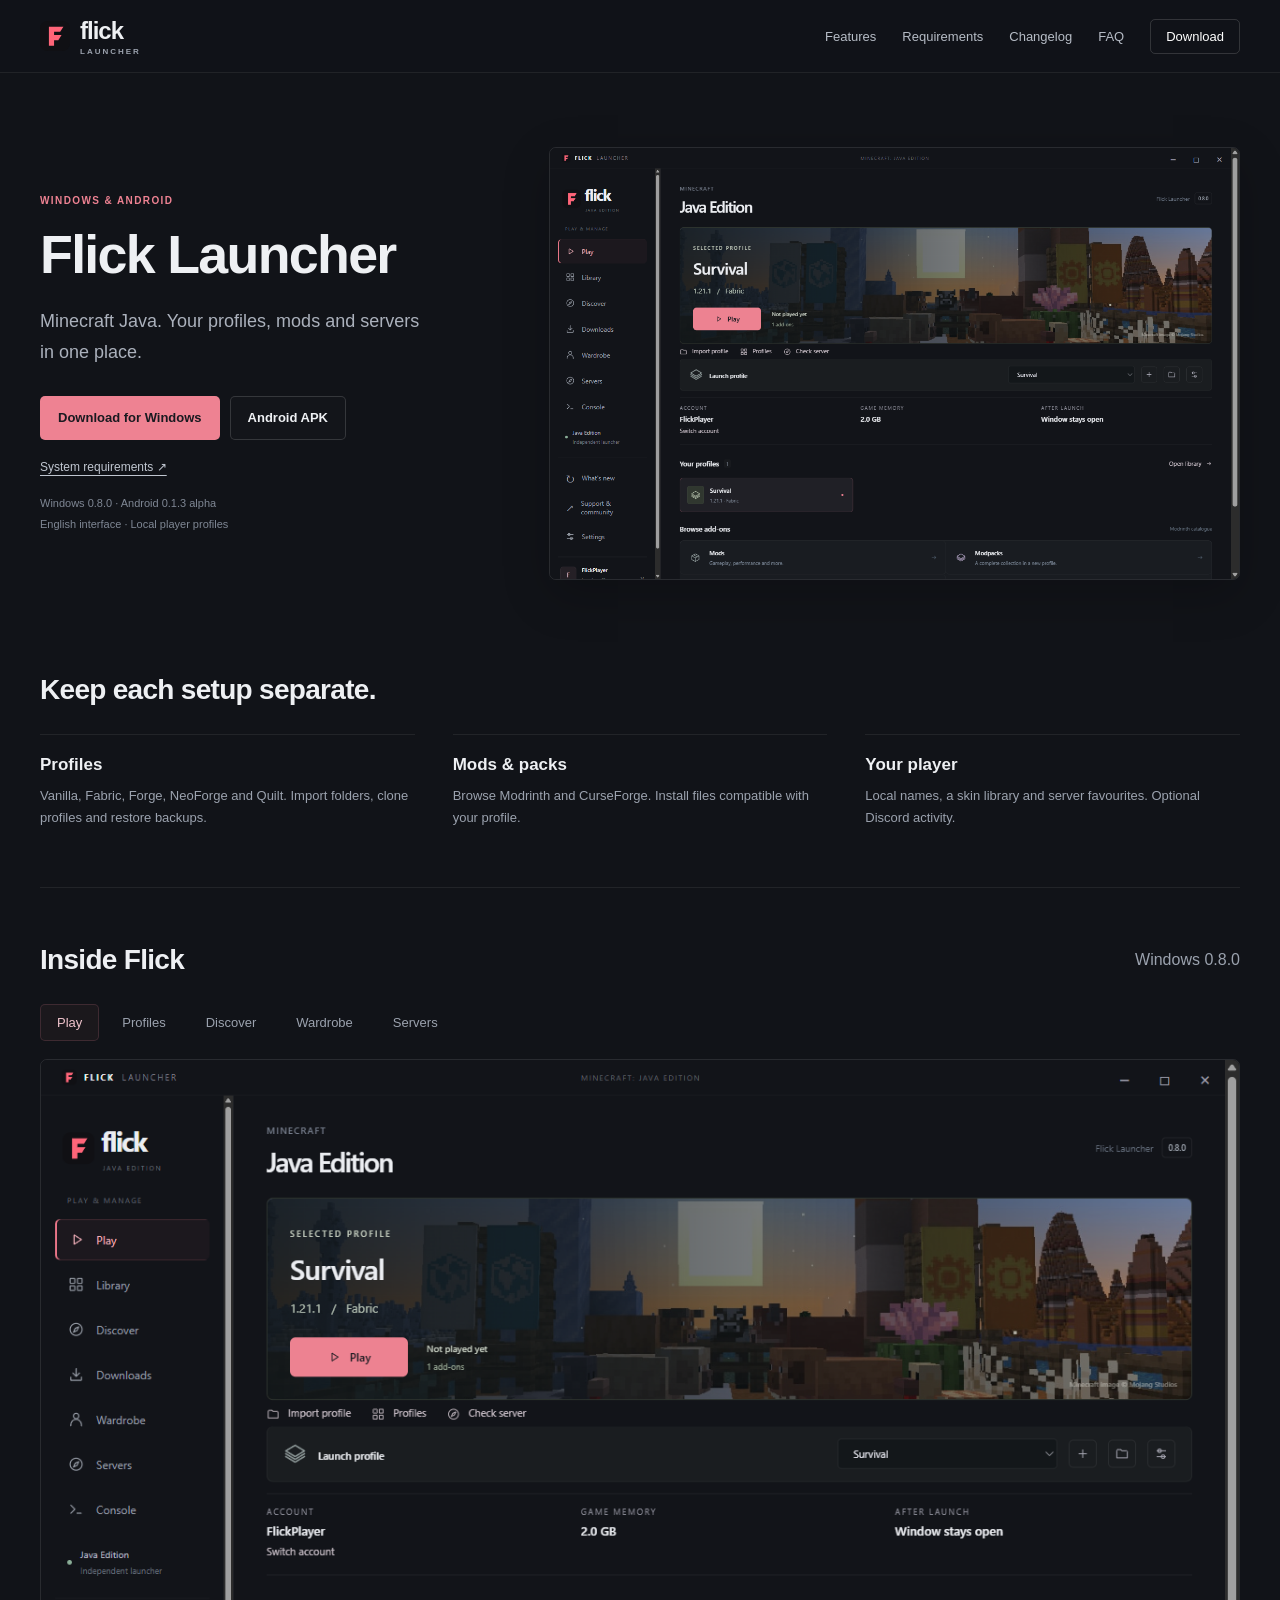
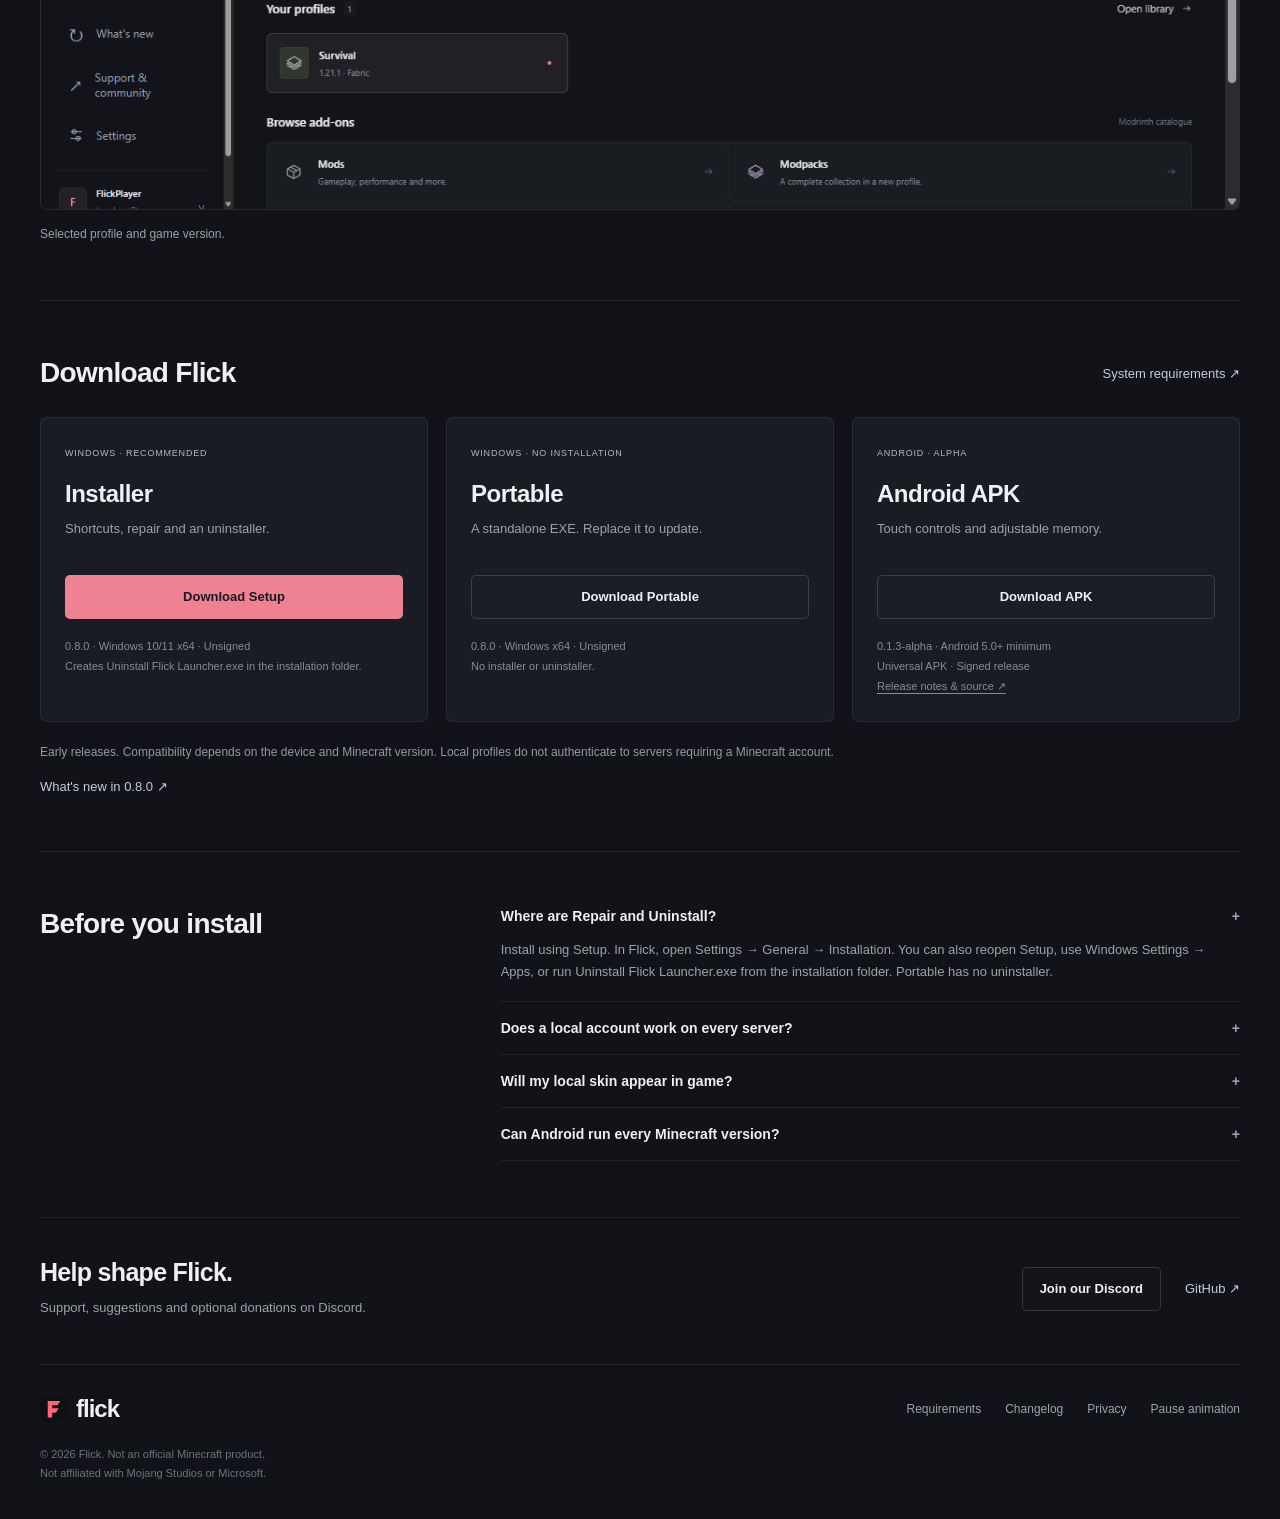
==== commit 99d6c0be: "Update Flick Launcher website" ====
--- a/site/index.html
+++ b/site/index.html
@@ -1,9 +1,8 @@
 <!doctype html><html lang="en"><head><meta charset="utf-8"><meta name="viewport" content="width=device-width,initial-scale=1"><meta name="theme-color" content="#111318"><meta name="description" content="Flick Launcher for Minecraft Java. Local profiles, Modrinth and CurseForge. Download for Windows or Android."><meta property="og:title" content="Flick Launcher"><meta property="og:description" content="Minecraft Java for Windows and Android."><meta property="og:image" content="https://oskartrzaskawka.github.io/flick-launcher-site/assets/launcher-home.png"><meta property="og:type" content="website"><link rel="canonical" href="https://oskartrzaskawka.github.io/flick-launcher-site/"><title>Flick Launcher - Minecraft Java</title><link rel="icon" href="assets/mark.svg"><link rel="stylesheet" href="styles.css"><script src="app.js" defer></script></head><body><a class="skip-link" href="#main">Skip to content</a>
 <header class="site-header"><div class="nav-wrap"><a class="brand" href="./"><img src="assets/mark.svg" width="30" height="30" alt=""><span>flick<span class="brand-sub">LAUNCHER</span></span></a><button class="menu-toggle" aria-label="Open navigation" aria-expanded="false" aria-controls="navigation">Menu</button><nav id="navigation" aria-label="Main navigation"><a href="#features">Features</a><a href="requirements.html">Requirements</a><a href="changelog.html">Changelog</a><a href="#faq">FAQ</a><a class="nav-cta" href="#download">Download</a></nav></div></header>
 <main id="main"><section class="hero section-wrap"><div class="hero-copy"><p class="eyebrow">WINDOWS &amp; ANDROID</p><h1>Flick Launcher</h1><p class="hero-description">Minecraft Java. Your profiles, mods and servers in one place.</p><div class="hero-actions"><a class="button primary" href="https://github.com/OskarTrzaskawka/flick-launcher-site/releases/download/v0.8.0/Flick-Launcher-Setup.exe">Download for Windows</a><a class="button outline" href="#android-download">Android APK</a></div><a class="requirements-shortcut" href="requirements.html">System requirements &#8599;</a><p class="hero-footnote">Windows 0.8.0 &middot; Android 0.1.3 alpha<br>English interface &middot; Local player profiles</p></div><button class="image-button hero-visual" data-image="assets/launcher-home.png" data-caption="Flick Launcher 0.8.0 - Play" aria-label="Enlarge launcher screenshot"><img src="assets/launcher-home.png" width="1920" height="1080" alt="Flick Launcher Play screen" fetchpriority="high"></button></section>
-<section id="features" class="section-wrap feature-section"><div class="section-heading"><h2>Keep each setup separate.</h2><a class="text-link" href="#demo">Watch the demo &#8599;</a></div><div class="benefit-grid"><article><h3>Profiles</h3><p>Vanilla, Fabric, Forge, NeoForge and Quilt. Import folders, clone profiles and restore backups.</p></article><article><h3>Mods &amp; packs</h3><p>Browse Modrinth and CurseForge. Install files compatible with your profile.</p></article><article><h3>Your player</h3><p>Local names, a skin library and server favourites. Optional Discord activity.</p></article></div></section>
+<section id="features" class="section-wrap feature-section"><div class="section-heading"><h2>Keep each setup separate.</h2></div><div class="benefit-grid"><article><h3>Profiles</h3><p>Vanilla, Fabric, Forge, NeoForge and Quilt. Import folders, clone profiles and restore backups.</p></article><article><h3>Mods &amp; packs</h3><p>Browse Modrinth and CurseForge. Install files compatible with your profile.</p></article><article><h3>Your player</h3><p>Local names, a skin library and server favourites. Optional Discord activity.</p></article></div></section>
 <section id="inside" class="section-wrap inside"><div class="section-heading"><h2>Inside Flick</h2><span class="muted">Windows 0.8.0</span></div><div class="gallery-tabs" role="tablist" aria-label="Launcher screenshots"><button role="tab" id="tab-play" aria-selected="true" aria-controls="screenshot-panel" data-shot="play" >Play</button><button role="tab" id="tab-library" aria-selected="false" aria-controls="screenshot-panel" data-shot="library" tabindex="-1">Profiles</button><button role="tab" id="tab-discover" aria-selected="false" aria-controls="screenshot-panel" data-shot="discover" tabindex="-1">Discover</button><button role="tab" id="tab-wardrobe" aria-selected="false" aria-controls="screenshot-panel" data-shot="wardrobe" tabindex="-1">Wardrobe</button><button role="tab" id="tab-servers" aria-selected="false" aria-controls="screenshot-panel" data-shot="servers" tabindex="-1">Servers</button></div><div id="screenshot-panel" role="tabpanel" aria-labelledby="tab-play"><button id="gallery-enlarge" class="image-button gallery-frame" data-image="assets/launcher-home.png" data-caption="Flick Launcher 0.8.0 - Play" aria-label="Enlarge screenshot"><img id="gallery-image" src="assets/launcher-home.png" width="1920" height="1080" alt="Flick Launcher Play screen" loading="lazy"></button><p id="gallery-description" class="gallery-caption">Selected profile and game version.</p></div></section>
-<section id="demo" class="section-wrap demo-section"><div class="section-heading"><h2>See it in use.</h2><a class="text-link" href="https://github.com/OskarTrzaskawka/flick-launcher-site/releases/download/v0.8.0/Flick-Launcher-Tour-8K.webm" download>Download 8K video &#8599;</a></div><video controls playsinline preload="none" poster="assets/launcher-home.png" aria-label="Flick Launcher demonstration"><source src="assets/launcher-tour.webm" type="video/webm">Your browser cannot play this video. <a href="assets/launcher-tour.webm">Download it</a>.</video><p class="video-caption">4K playback &middot; Real application recording &middot; Profiles, add-ons and maintenance &middot; &copy; 2026 Flick<br>Minecraft is not launched in this demonstration.</p></section>
 <section id="download" class="section-wrap download-section"><div class="section-heading"><h2>Download Flick</h2><a class="text-link" href="requirements.html">System requirements &#8599;</a></div><div class="download-grid"><article><span class="label">WINDOWS &middot; RECOMMENDED</span><h3>Installer</h3><p>Shortcuts, repair and an uninstaller.</p><a class="button primary" href="https://github.com/OskarTrzaskawka/flick-launcher-site/releases/download/v0.8.0/Flick-Launcher-Setup.exe">Download Setup</a><small>0.8.0 &middot; Windows 10/11 x64 &middot; Unsigned<br>Creates Uninstall Flick Launcher.exe in the installation folder.</small></article><article><span class="label">WINDOWS &middot; NO INSTALLATION</span><h3>Portable</h3><p>A standalone EXE. Replace it to update.</p><a class="button outline" href="https://github.com/OskarTrzaskawka/flick-launcher-site/releases/download/v0.8.0/Flick-Launcher-Portable.exe">Download Portable</a><small>0.8.0 &middot; Windows x64 &middot; Unsigned<br>No installer or uninstaller.</small></article><article id="android-download"><span class="label">ANDROID &middot; ALPHA</span><h3>Android APK</h3><p>Touch controls and adjustable memory.</p><a class="button outline" href="https://github.com/OskarTrzaskawka/flick-launcher-site/releases/download/android-v0.1.3-alpha/Flick-Launcher-Android-0.1.3-alpha-universal.apk">Download APK</a><small>0.1.3-alpha &middot; Android 5.0+ minimum<br>Universal APK &middot; Signed release<br><a href="https://github.com/OskarTrzaskawka/flick-launcher-site/releases/tag/android-v0.1.3-alpha">Release notes &amp; source &#8599;</a></small></article></div><p class="compatibility-note">Early releases. Compatibility depends on the device and Minecraft version. Local profiles do not authenticate to servers requiring a Minecraft account.</p><a class="text-link" href="changelog.html">What's new in 0.8.0 &#8599;</a></section>
 <section id="faq" class="section-wrap faq"><div><h2>Before you install</h2></div><div class="faq-list"><details open><summary>Where are Repair and Uninstall?<span>+</span></summary><p>Install using Setup. In Flick, open Settings &rarr; General &rarr; Installation. You can also reopen Setup, use Windows Settings &rarr; Apps, or run Uninstall Flick Launcher.exe from the installation folder. Portable has no uninstaller.</p></details><details><summary>Does a local account work on every server?<span>+</span></summary><p>No. Local names work in singleplayer and on servers that accept them. Flick has no Microsoft sign-in and does not grant a Minecraft licence.</p></details><details><summary>Will my local skin appear in game?<span>+</span></summary><p>Local skins require CustomSkinLoader in a compatible modded profile. Other players need compatible skin support too.</p></details><details><summary>Can Android run every Minecraft version?<span>+</span></summary><p>No. Game versions, Java runtimes, graphics drivers and available memory affect compatibility. This APK is an alpha; native 16 KB page-size support remains incomplete.</p></details></div></section>
 <section id="project" class="section-wrap project"><div><h2>Help shape Flick.</h2><p>Support, suggestions and optional donations on Discord.</p></div><div class="project-actions"><a class="button outline" data-contact-link href="https://discord.gg/nEhCu8DY2R">Join our Discord</a><a class="text-link" data-project-link href="https://github.com/OskarTrzaskawka/flick-launcher-site">GitHub &#8599;</a></div></section></main>
